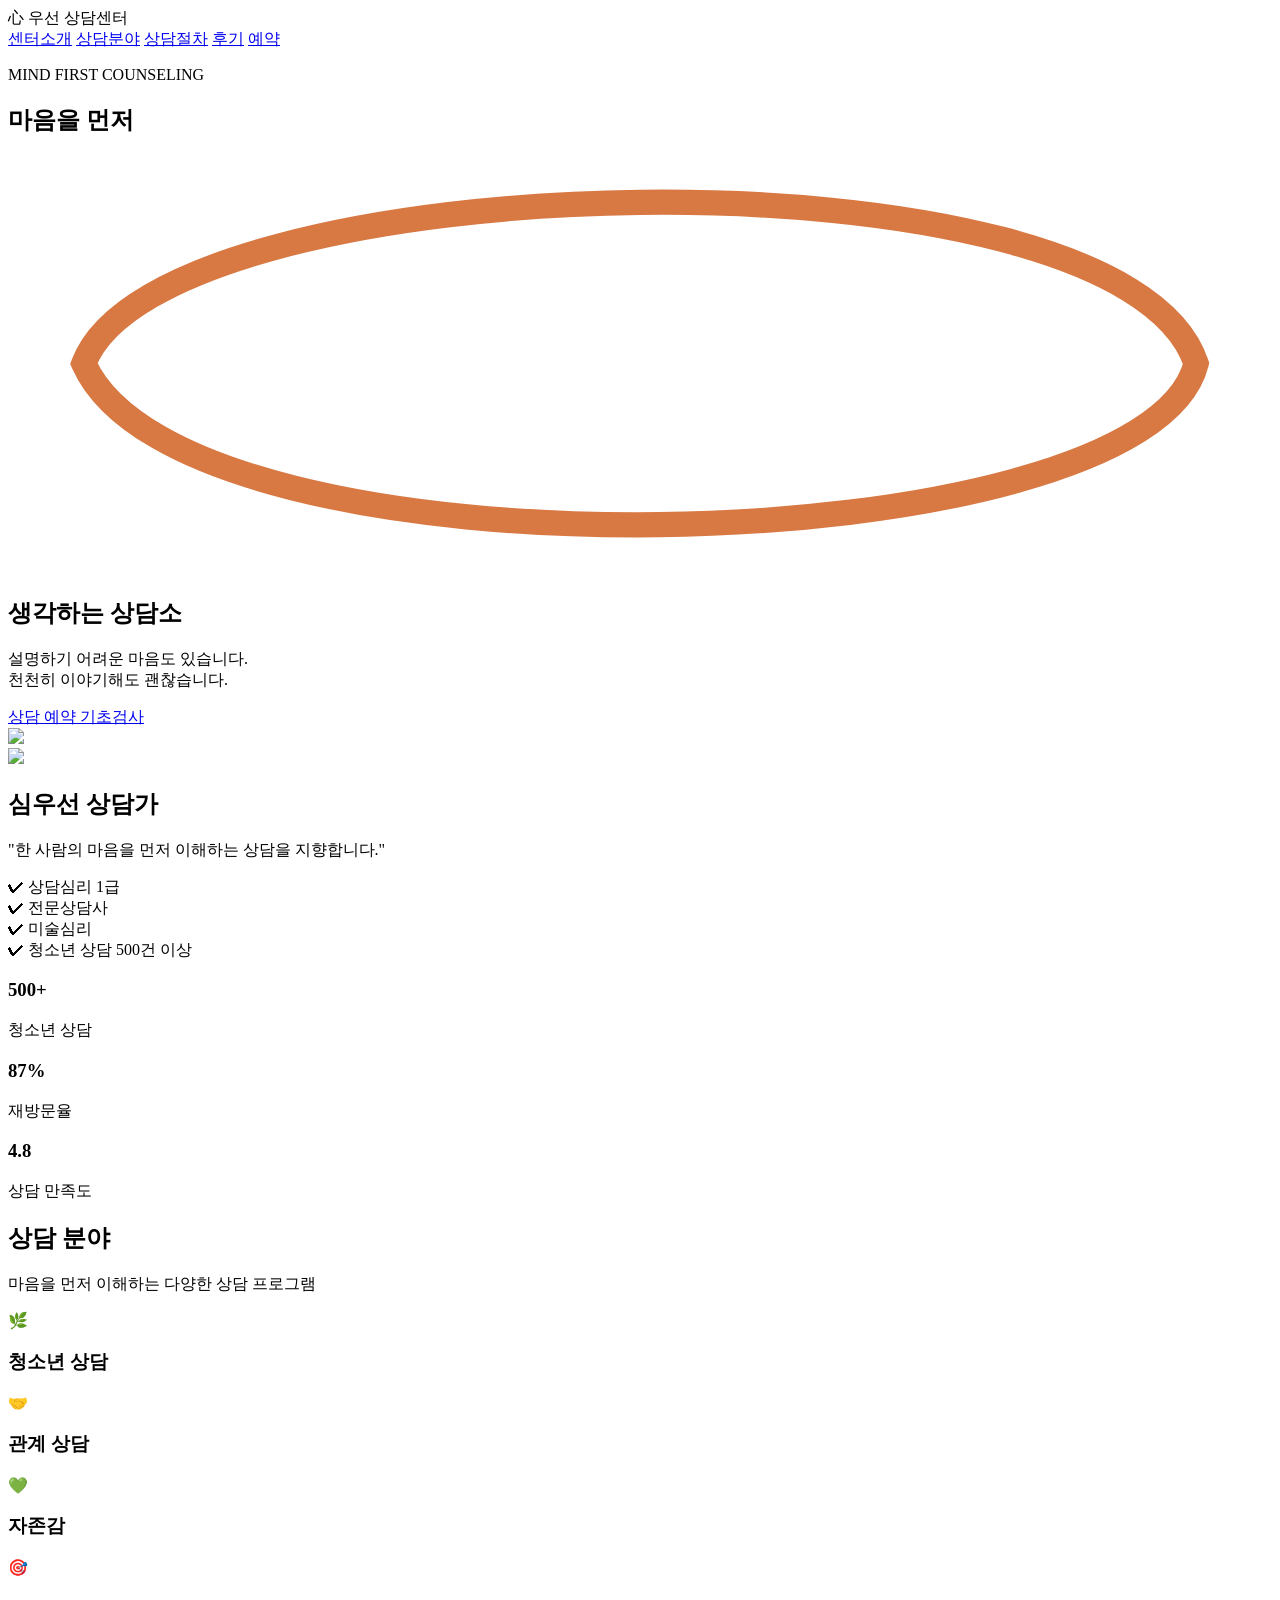
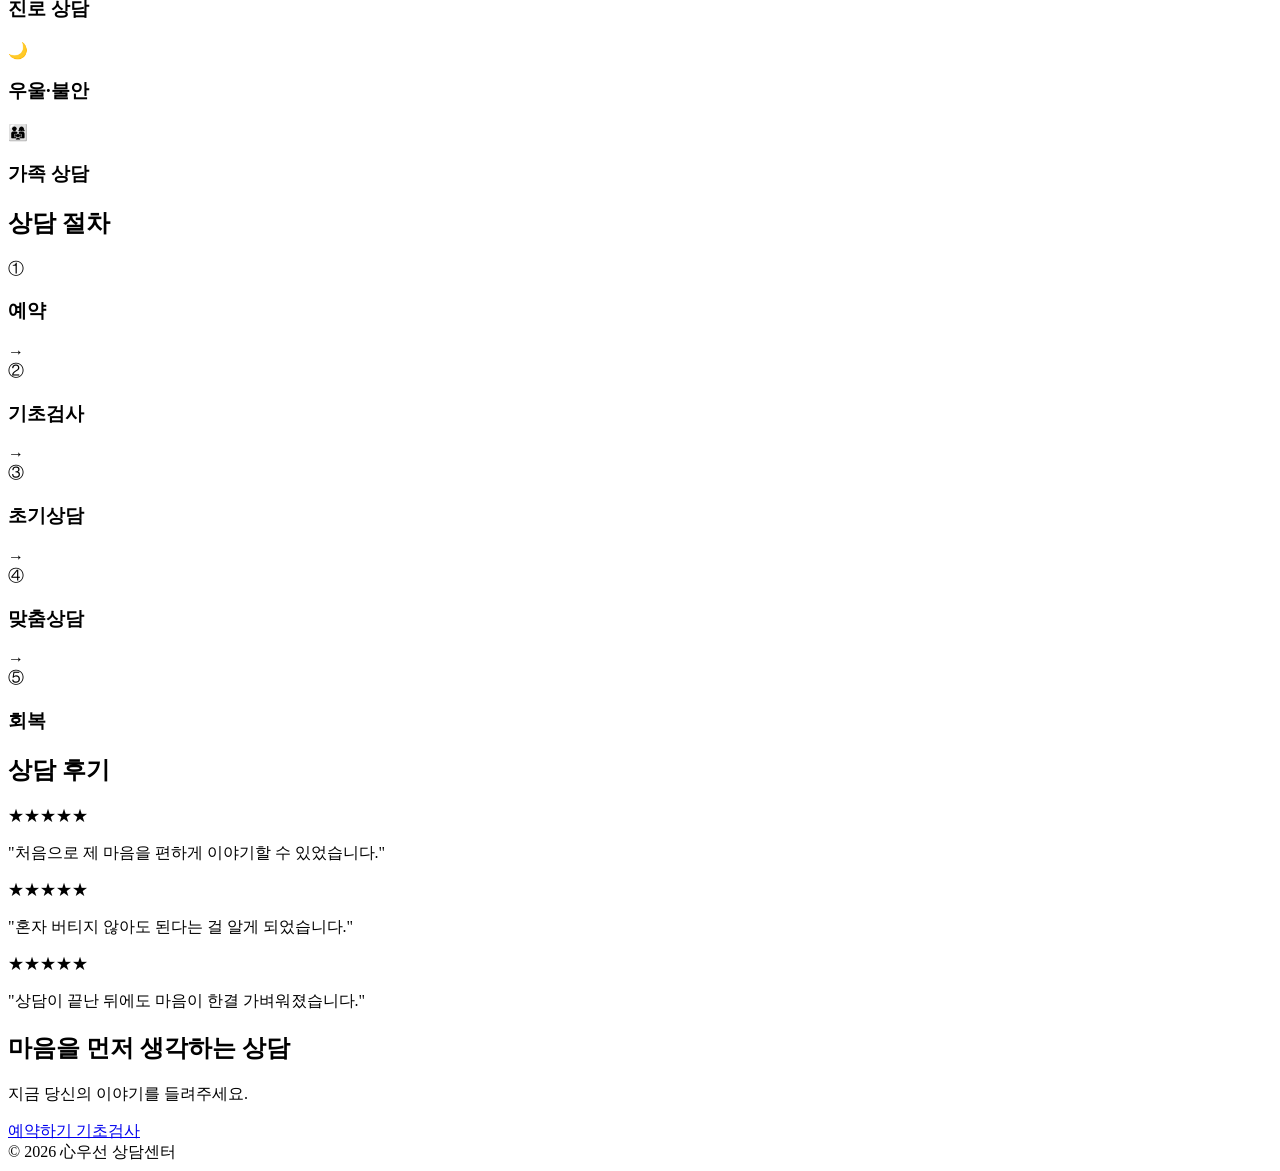
==== index.html @ 174f9bc0 "Update index.html" ====
<!DOCTYPE html>
<html lang="ko">
<head>
<meta charset="UTF-8">
<meta name="viewport" content="width=device-width, initial-scale=1.0">
<title>心우선 상담센터</title>

<link rel="preconnect" href="https://fonts.googleapis.com">
<link rel="preconnect" href="https://fonts.gstatic.com" crossorigin>

<link href="https://fonts.googleapis.com/css2?family=Marcellus&family=Noto+Sans+KR:wght@300;400;500;700;800&display=swap" rel="stylesheet">

<link rel="stylesheet" href="style.css">
</head>

<body>

<header>

<div class="logo">
<span class="hanja">心</span>
<span>우선 상담센터</span>
</div>

<nav>

<a href="#about">센터소개</a>
<a href="#program">상담분야</a>
<a href="#process">상담절차</a>
<a href="#review">후기</a>
<a href="#contact">예약</a>

</nav>

</header>


<!-- HERO -->

<section class="hero">

<div class="hero-text">

<p class="small-title">
MIND FIRST COUNSELING
</p>

<h1>

마음을

<span class="highlight">

먼저

<svg viewBox="0 0 250 90">

<path
d="M15 45
C30 5,220 0,235 45
C225 85,35 90,15 45Z"
fill="none"
stroke="#D87843"
stroke-width="5"
stroke-linecap="round"/>

</svg>

</span>

생각하는 상담소

</h1>

<p>

설명하기 어려운 마음도 있습니다.<br>

천천히 이야기해도 괜찮습니다.

</p>

<div class="buttons">

<a href="#contact" class="btn primary">

상담 예약

</a>

<a href="basic-test.html" class="btn">

기초검사

</a>

</div>

</div>


<div class="hero-image">

<div class="arch"></div>

<img src="images/hero.jpg">

</div>

</section>



<!-- ABOUT -->

<section id="about" class="about">

<div class="about-image">

<img src="images/counselor.jpg">

</div>

<div class="about-text">

<h2>

심우선 상담가

</h2>

<p class="quote">

"한 사람의 마음을 먼저 이해하는 상담을 지향합니다."

</p>

<div class="career">

<div>✔ 상담심리 1급</div>
<div>✔ 전문상담사</div>
<div>✔ 미술심리</div>
<div>✔ 청소년 상담 500건 이상</div>

</div>


<div class="numbers">

<div>

<h3>500+</h3>

<span>청소년 상담</span>

</div>

<div>

<h3>87%</h3>

<span>재방문율</span>

</div>

<div>

<h3>4.8</h3>

<span>상담 만족도</span>

</div>

</div>

</div>

</section>



<!-- PROGRAM -->

<section id="program">

<div class="title">

<h2>상담 분야</h2>

<p>마음을 먼저 이해하는 다양한 상담 프로그램</p>

</div>


<div class="program-grid">

<div class="card">
🌿
<h3>청소년 상담</h3>
</div>

<div class="card">
🤝
<h3>관계 상담</h3>
</div>

<div class="card">
💚
<h3>자존감</h3>
</div>

<div class="card">
🎯
<h3>진로 상담</h3>
</div>

<div class="card">
🌙
<h3>우울·불안</h3>
</div>

<div class="card">
👨‍👩‍👧
<h3>가족 상담</h3>
</div>

</div>

</section>



<!-- PROCESS -->

<section id="process">

<div class="title">

<h2>상담 절차</h2>

</div>

<div class="process">

<div>

①

<h3>예약</h3>

</div>

<div class="arrow">→</div>

<div>

②

<h3>기초검사</h3>

</div>

<div class="arrow">→</div>

<div>

③

<h3>초기상담</h3>

</div>

<div class="arrow">→</div>

<div>

④

<h3>맞춤상담</h3>

</div>

<div class="arrow">→</div>

<div>

⑤

<h3>회복</h3>

</div>

</div>

</section>



<!-- REVIEW -->

<section id="review">

<div class="title">

<h2>상담 후기</h2>

</div>

<div class="review-grid">

<div class="review">

★★★★★

<p>

"처음으로 제 마음을 편하게 이야기할 수 있었습니다."

</p>

</div>

<div class="review">

★★★★★

<p>

"혼자 버티지 않아도 된다는 걸 알게 되었습니다."

</p>

</div>

<div class="review">

★★★★★

<p>

"상담이 끝난 뒤에도 마음이 한결 가벼워졌습니다."

</p>

</div>

</div>

</section>



<!-- CONTACT -->

<section id="contact">

<div class="contact">

<h2>

마음을 먼저 생각하는 상담

</h2>

<p>

지금 당신의 이야기를 들려주세요.

</p>

<div class="buttons">

<a href="#" class="btn primary">

예약하기

</a>

<a href="basic-test.html" class="btn">

기초검사

</a>

</div>

</div>

</section>


<footer>

© 2026 心우선 상담센터

</footer>

<script src="script.js"></script>

</body>
</html>
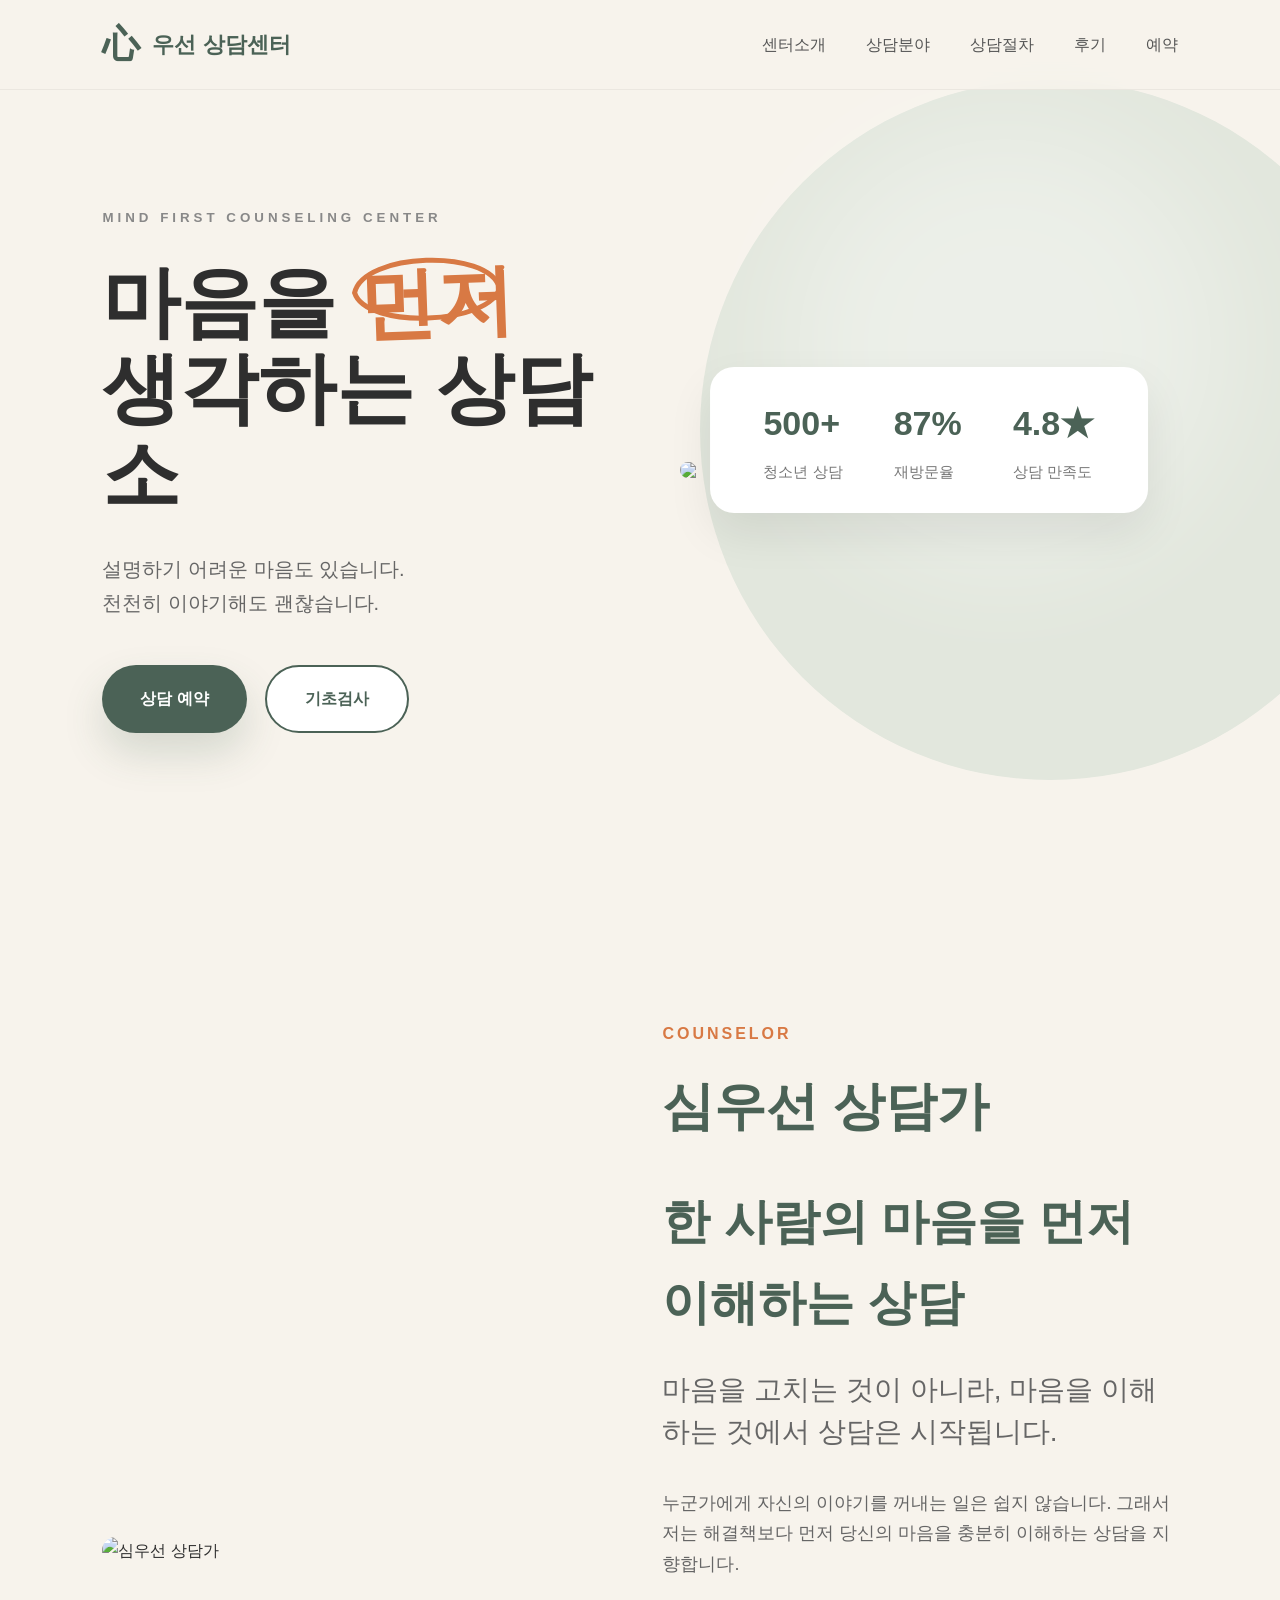
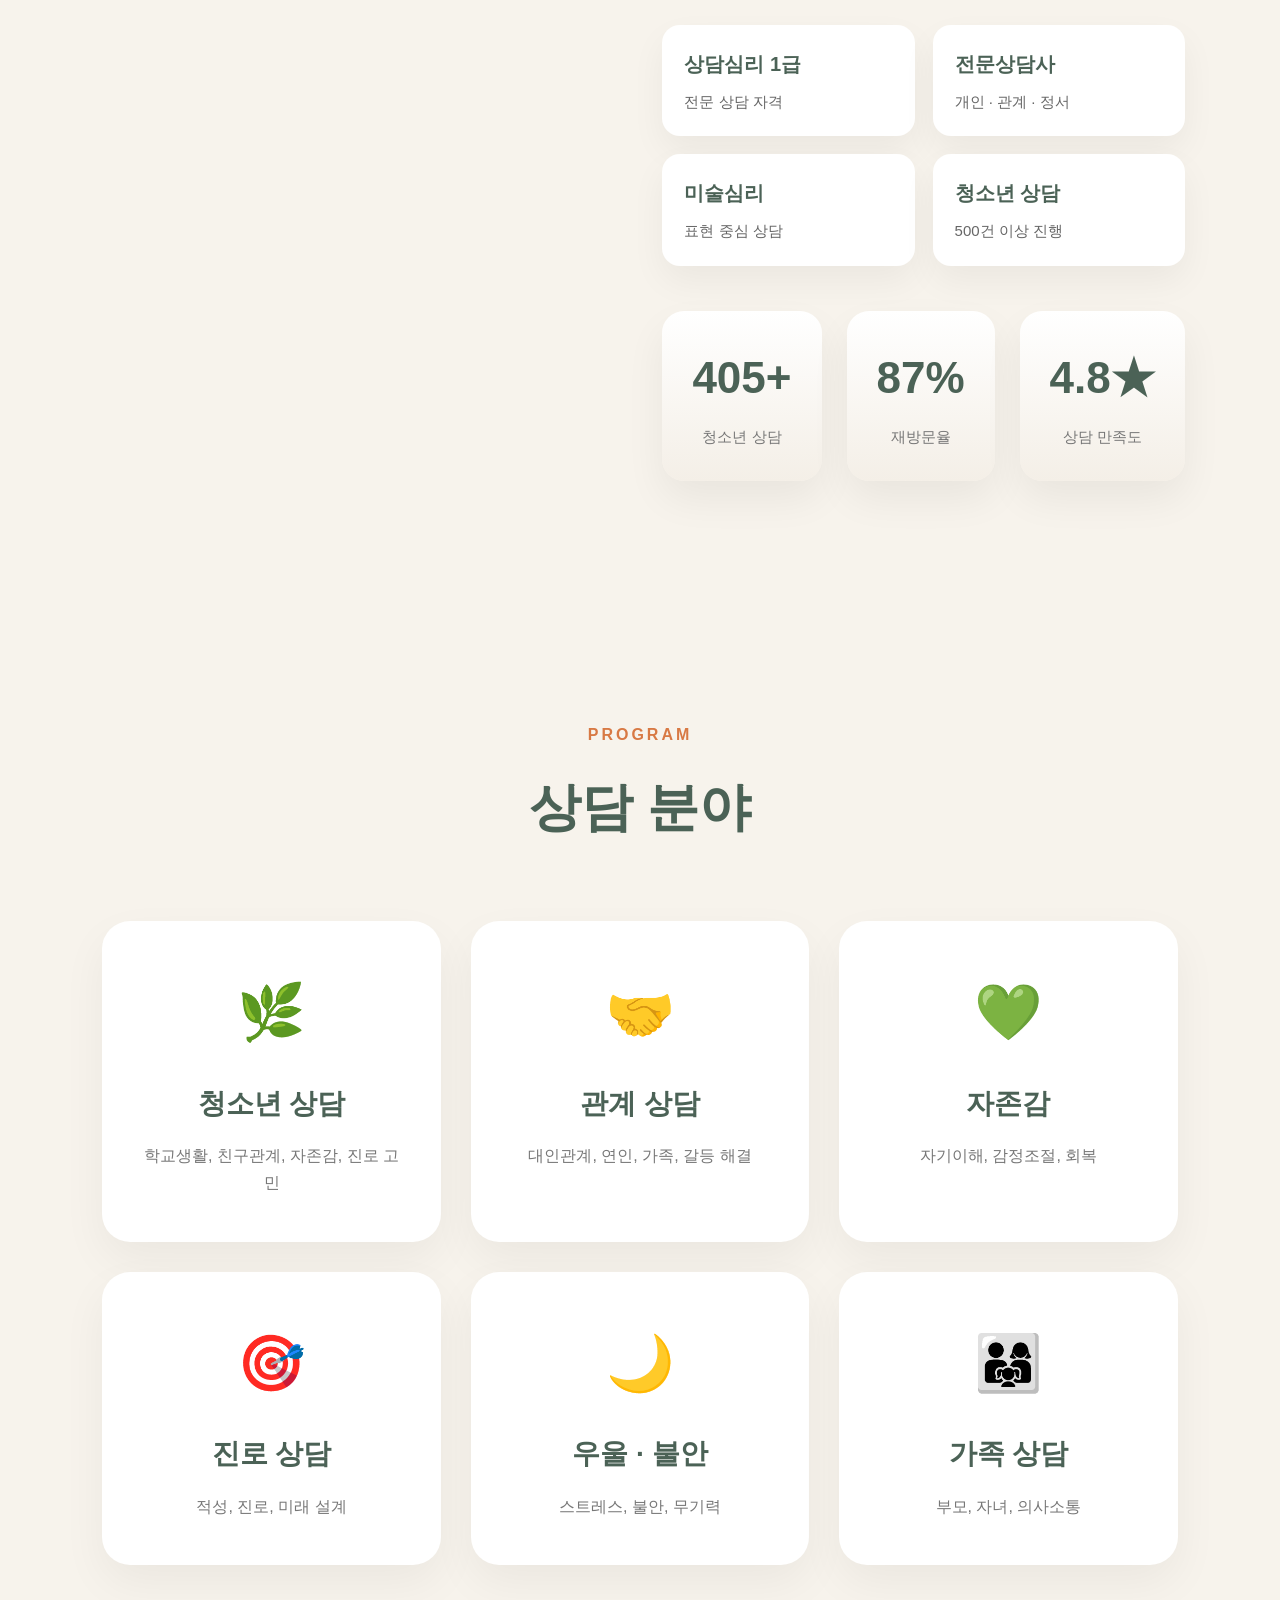
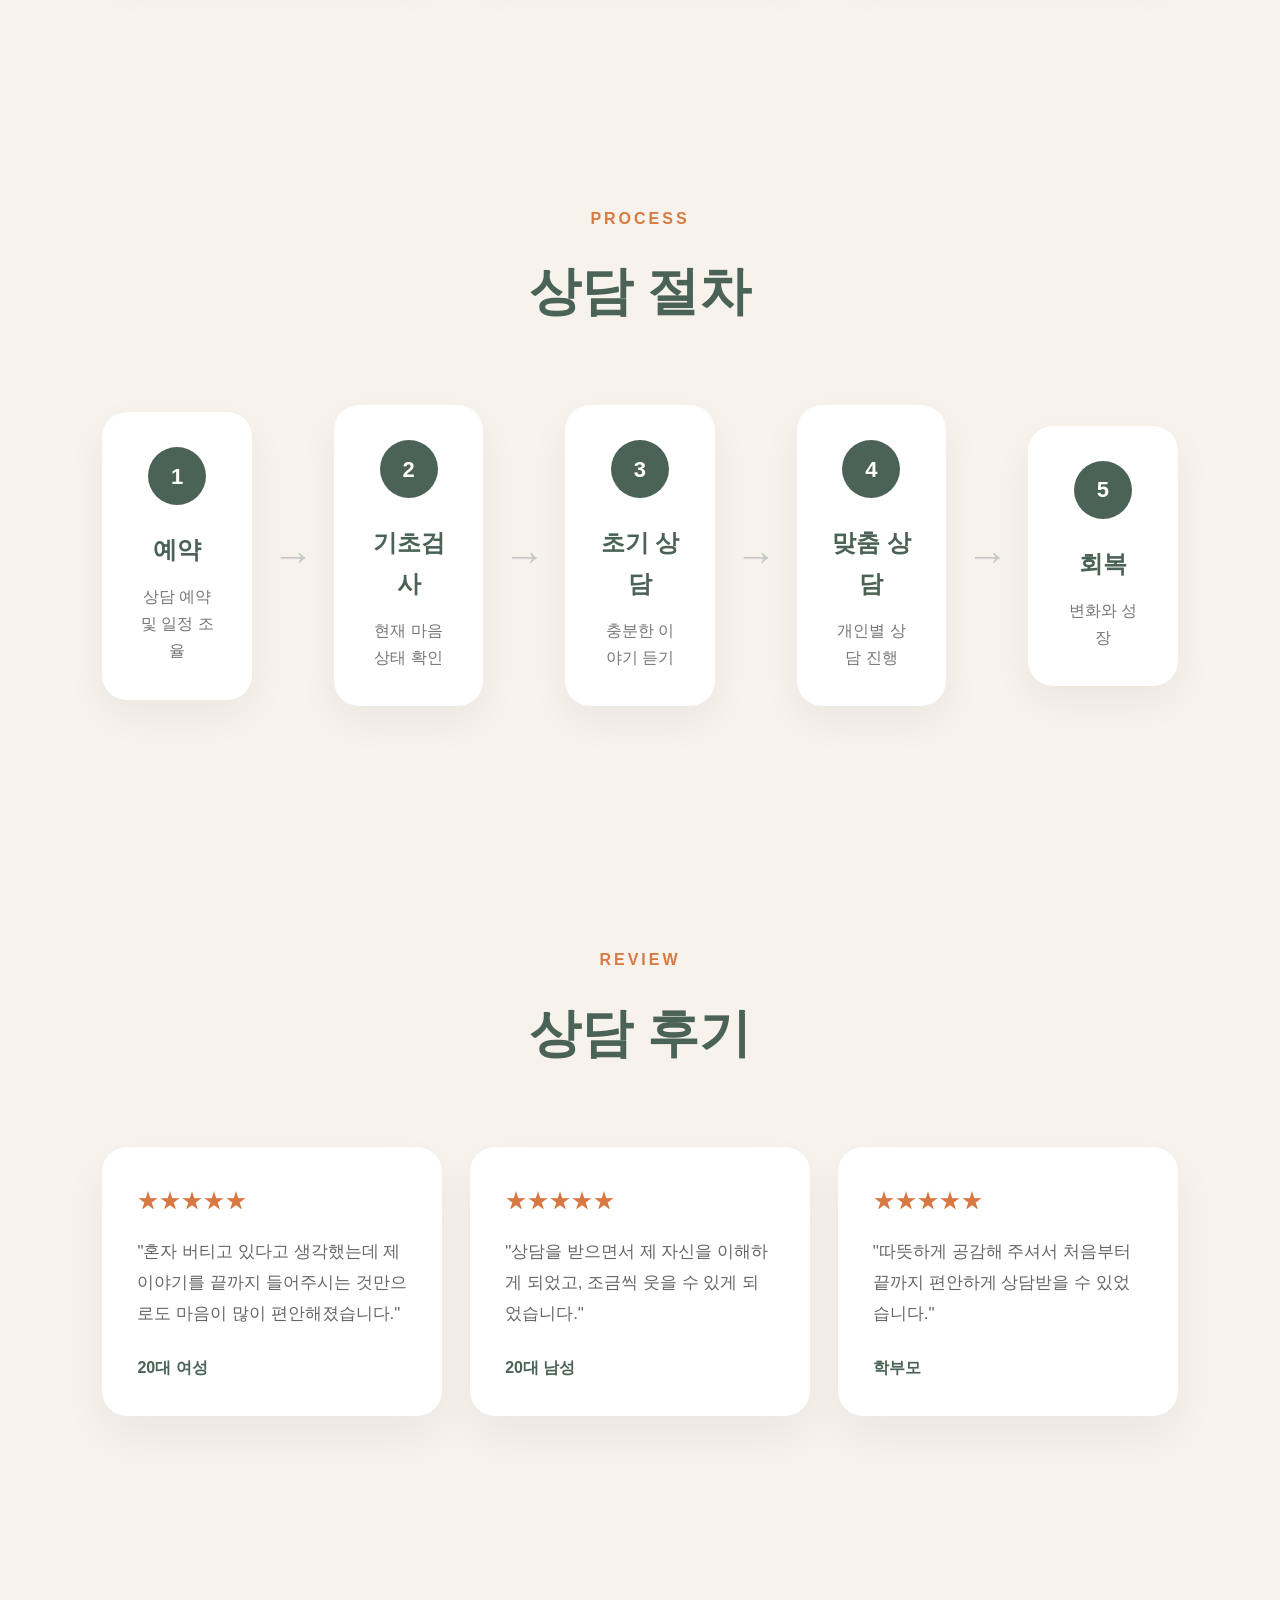
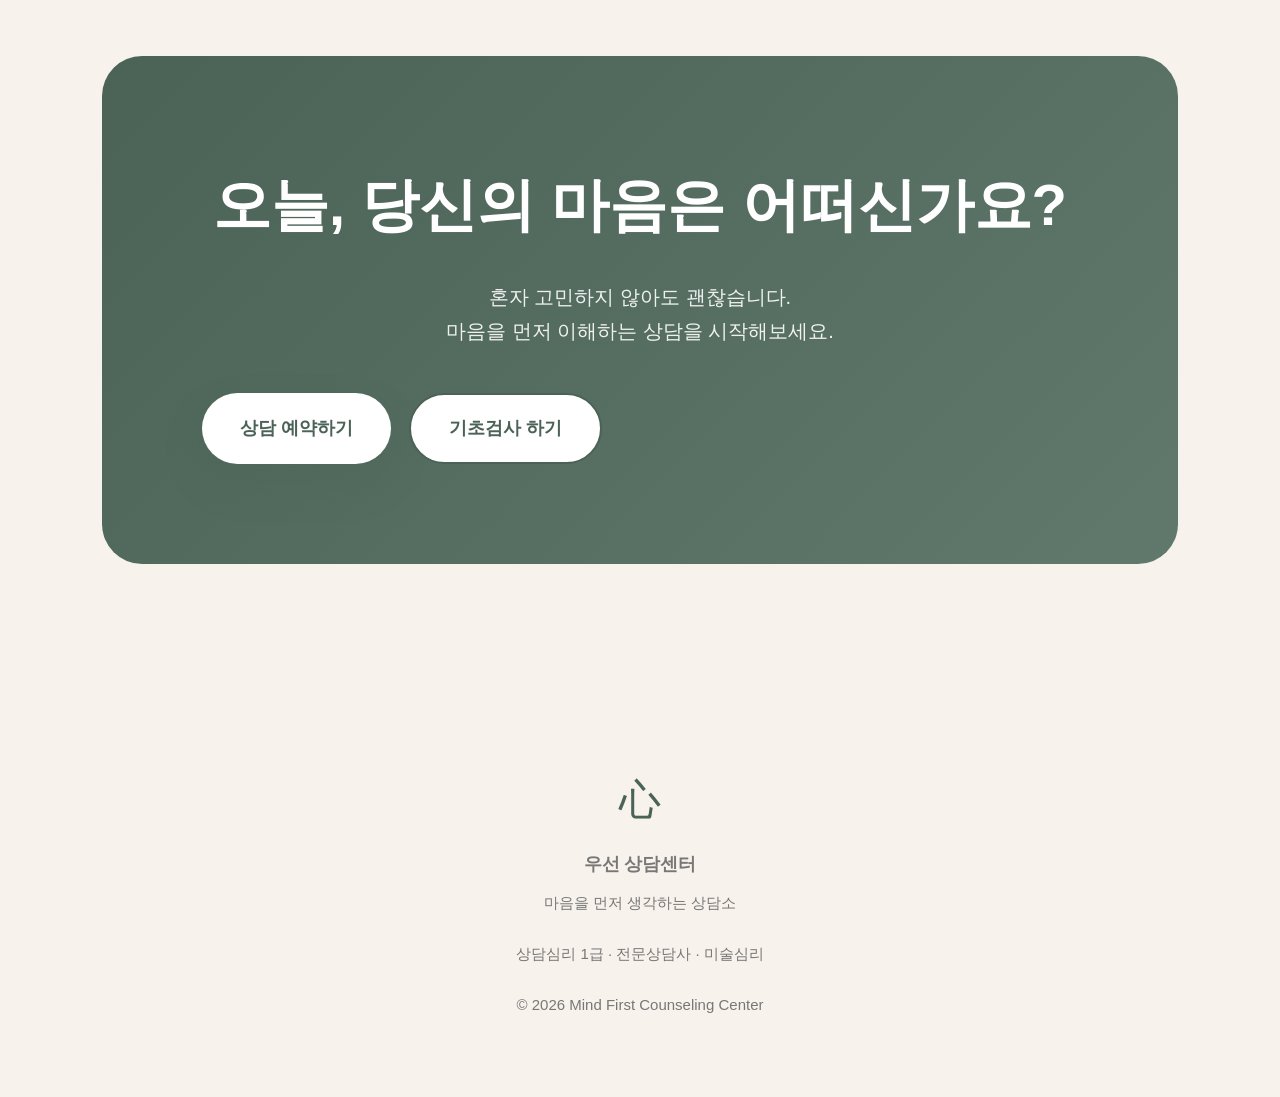
==== commit df8e0876: "Update index.html" ====
--- a/index.html
+++ b/index.html
@@ -1,16 +1,894 @@
 <!DOCTYPE html>
 <html lang="ko">
 <head>
+
 <meta charset="UTF-8">
 <meta name="viewport" content="width=device-width, initial-scale=1.0">
-<title>心우선 상담센터</title>
+
+<title>心우선 상담센터 | 마음을 먼저 생각하는 상담소</title>
 
 <link rel="preconnect" href="https://fonts.googleapis.com">
 <link rel="preconnect" href="https://fonts.gstatic.com" crossorigin>
 
-<link href="https://fonts.googleapis.com/css2?family=Marcellus&family=Noto+Sans+KR:wght@300;400;500;700;800&display=swap" rel="stylesheet">
-
-<link rel="stylesheet" href="style.css">
+<link href="https://fonts.googleapis.com/css2?family=Pretendard:wght@300;400;500;600;700;800&family=Marcellus&display=swap" rel="stylesheet">
+
+<style>
+
+*{
+margin:0;
+padding:0;
+box-sizing:border-box;
+scroll-behavior:smooth;
+}
+
+body{
+
+font-family:"Pretendard",sans-serif;
+background:#F7F3EC;
+color:#2E2E2E;
+overflow-x:hidden;
+line-height:1.7;
+
+}
+
+a{
+
+text-decoration:none;
+
+}
+
+img{
+
+display:block;
+width:100%;
+
+}
+
+:root{
+
+--green:#4B6256;
+--orange:#D87944;
+--beige:#F7F3EC;
+--text:#2D2D2D;
+--white:#ffffff;
+
+}
+
+/* ---------------- HEADER ---------------- */
+
+header{
+
+position:fixed;
+top:0;
+left:0;
+width:100%;
+height:90px;
+
+padding:0 8%;
+
+display:flex;
+justify-content:space-between;
+align-items:center;
+
+background:rgba(247,243,236,.82);
+
+backdrop-filter:blur(15px);
+
+z-index:999;
+
+border-bottom:1px solid rgba(0,0,0,.05);
+
+}
+
+.logo{
+
+display:flex;
+align-items:center;
+gap:12px;
+
+font-weight:700;
+font-size:22px;
+
+color:var(--green);
+
+}
+
+.logo .heart{
+
+font-size:38px;
+font-family:"Marcellus",serif;
+
+}
+
+nav{
+
+display:flex;
+gap:40px;
+
+}
+
+nav a{
+
+font-size:16px;
+font-weight:500;
+color:#555;
+
+transition:.35s;
+
+}
+
+nav a:hover{
+
+color:var(--green);
+
+}
+
+/* ---------------- HERO ---------------- */
+
+.hero{
+
+min-height:100vh;
+
+display:grid;
+grid-template-columns:1fr 1fr;
+
+padding:120px 8% 80px;
+
+align-items:center;
+
+gap:80px;
+
+position:relative;
+
+overflow:hidden;
+
+}
+
+.hero::before{
+
+content:"";
+
+position:absolute;
+
+right:-120px;
+top:80px;
+
+width:700px;
+height:700px;
+
+background:#E2E7DD;
+
+border-radius:50%;
+
+z-index:-2;
+
+}
+
+.hero::after{
+
+content:"";
+
+position:absolute;
+
+right:50px;
+top:120px;
+
+width:450px;
+height:450px;
+
+background:rgba(255,255,255,.35);
+
+border-radius:50%;
+
+filter:blur(60px);
+
+z-index:-1;
+
+}
+
+.hero small{
+
+letter-spacing:4px;
+font-weight:600;
+color:#888;
+
+display:block;
+margin-bottom:30px;
+
+}
+
+.hero h1{
+
+font-size:78px;
+line-height:1.1;
+font-weight:700;
+
+margin-bottom:35px;
+
+}
+
+.highlight{
+
+display:inline-block;
+position:relative;
+
+color:var(--orange);
+
+font-family:cursive;
+
+font-weight:700;
+
+transform:rotate(-2deg);
+
+}
+
+.highlight svg{
+
+position:absolute;
+
+left:-18px;
+top:-15px;
+
+width:170px;
+
+overflow:visible;
+
+}
+
+.hero p{
+
+font-size:20px;
+
+color:#666;
+
+margin-bottom:45px;
+
+}
+
+.hero-buttons{
+
+display:flex;
+gap:18px;
+
+}
+
+.btn{
+
+padding:18px 38px;
+
+border-radius:50px;
+
+font-weight:700;
+
+transition:.35s;
+
+display:inline-flex;
+align-items:center;
+justify-content:center;
+
+}
+
+.btn-primary{
+
+background:var(--green);
+
+color:white;
+
+box-shadow:0 20px 40px rgba(63,92,73,.18);
+
+}
+
+.btn-primary:hover{
+
+transform:translateY(-4px);
+
+}
+
+.btn-outline{
+
+border:2px solid var(--green);
+
+color:var(--green);
+
+background:white;
+
+}
+
+.hero-image{
+
+position:relative;
+
+}
+
+.hero-image img{
+
+max-width:560px;
+
+margin:auto;
+
+border-radius:26px;
+
+}
+
+.stat-card{
+
+position:absolute;
+
+bottom:-35px;
+left:50%;
+
+transform:translateX(-50%);
+
+width:88%;
+
+background:white;
+
+border-radius:24px;
+
+display:flex;
+justify-content:space-around;
+
+padding:28px;
+
+box-shadow:0 20px 45px rgba(0,0,0,.08);
+
+}
+
+.stat h2{
+
+font-size:34px;
+color:var(--green);
+
+margin-bottom:5px;
+
+}
+
+.stat span{
+
+font-size:15px;
+color:#777;
+
+}
+
+/* ------------ section 공통 ------------ */
+
+section{
+
+padding:120px 8%;
+
+}
+
+.section-title{
+
+text-align:center;
+margin-bottom:70px;
+
+}
+
+.section-title span{
+
+color:var(--orange);
+
+font-weight:700;
+
+letter-spacing:3px;
+
+}
+
+.section-title h2{
+
+font-size:52px;
+
+margin-top:15px;
+
+color:var(--green);
+
+}
+
+.about{
+
+display:grid;
+
+grid-template-columns:480px 1fr;
+
+gap:80px;
+
+align-items:center;
+
+}
+
+.about img{
+
+border-radius:30px;
+
+}
+
+.about h3{
+
+font-size:48px;
+
+margin-bottom:25px;
+
+color:var(--green);
+
+}
+
+.about .quote{
+
+font-size:28px;
+
+font-weight:300;
+
+margin-bottom:35px;
+
+line-height:1.5;
+
+}
+.about p{
+
+font-size:18px;
+color:#666;
+margin-bottom:18px;
+
+}
+
+.info-list{
+
+display:grid;
+grid-template-columns:repeat(2,1fr);
+gap:18px;
+margin:45px 0;
+
+}
+
+.info-item{
+
+background:white;
+
+padding:22px;
+
+border-radius:18px;
+
+box-shadow:0 15px 35px rgba(0,0,0,.05);
+
+transition:.35s;
+
+}
+
+.info-item:hover{
+
+transform:translateY(-8px);
+
+}
+
+.info-item h4{
+
+font-size:20px;
+
+margin-bottom:8px;
+
+color:var(--green);
+
+}
+
+.info-item p{
+
+font-size:15px;
+
+margin:0;
+
+}
+
+.counter{
+
+display:flex;
+
+gap:25px;
+
+margin-top:40px;
+
+}
+
+.counter-box{
+
+flex:1;
+
+background:linear-gradient(180deg,#ffffff,#F4EFE7);
+
+padding:30px;
+
+border-radius:22px;
+
+text-align:center;
+
+box-shadow:0 18px 40px rgba(0,0,0,.06);
+
+}
+
+.counter-box h2{
+
+font-size:44px;
+
+color:var(--green);
+
+margin-bottom:8px;
+
+}
+
+.counter-box span{
+
+color:#777;
+
+font-size:15px;
+
+}
+
+/* ---------------- PROGRAM ---------------- */
+
+.program{
+
+display:grid;
+
+grid-template-columns:repeat(3,1fr);
+
+gap:30px;
+
+}
+
+.program-card{
+
+background:white;
+
+padding:45px 35px;
+
+border-radius:28px;
+
+box-shadow:0 18px 45px rgba(0,0,0,.05);
+
+transition:.4s;
+
+text-align:center;
+
+}
+
+.program-card:hover{
+
+transform:translateY(-12px);
+
+}
+
+.program-icon{
+
+font-size:55px;
+
+margin-bottom:20px;
+
+}
+
+.program-card h3{
+
+font-size:28px;
+
+margin-bottom:15px;
+
+color:var(--green);
+
+}
+
+.program-card p{
+
+color:#777;
+
+font-size:16px;
+
+}
+
+/* ---------------- PROCESS ---------------- */
+
+.process{
+
+display:flex;
+
+justify-content:space-between;
+
+align-items:center;
+
+gap:20px;
+
+margin-top:60px;
+
+}
+
+.step{
+
+flex:1;
+
+background:white;
+
+padding:35px;
+
+border-radius:25px;
+
+text-align:center;
+
+box-shadow:0 15px 40px rgba(0,0,0,.05);
+
+position:relative;
+
+}
+
+.step-number{
+
+width:58px;
+height:58px;
+
+margin:auto;
+
+border-radius:50%;
+
+background:var(--green);
+
+color:white;
+
+display:flex;
+
+align-items:center;
+
+justify-content:center;
+
+font-weight:700;
+
+margin-bottom:25px;
+
+font-size:22px;
+
+}
+
+.step h3{
+
+font-size:24px;
+
+margin-bottom:12px;
+
+color:var(--green);
+
+}
+
+.step p{
+
+color:#777;
+
+}
+
+.arrow{
+
+font-size:42px;
+
+color:#C8C8C8;
+
+}
+
+/* ---------------- REVIEW ---------------- */
+
+.review{
+
+display:grid;
+
+grid-template-columns:repeat(3,1fr);
+
+gap:28px;
+
+}
+
+.review-card{
+
+background:white;
+
+padding:35px;
+
+border-radius:25px;
+
+box-shadow:0 20px 45px rgba(0,0,0,.05);
+
+transition:.4s;
+
+}
+
+.review-card:hover{
+
+transform:translateY(-10px);
+
+}
+
+.star{
+
+font-size:22px;
+
+color:#D87944;
+
+margin-bottom:18px;
+
+}
+
+.review-card p{
+
+font-size:17px;
+
+line-height:1.8;
+
+color:#666;
+
+margin-bottom:25px;
+
+}
+
+.review-card strong{
+
+color:var(--green);
+
+}
+
+/* ---------------- CTA ---------------- */
+
+.cta{
+
+background:linear-gradient(135deg,#4B6256,#60796C);
+
+padding:100px;
+
+border-radius:40px;
+
+text-align:center;
+
+color:white;
+
+}
+
+.cta h2{
+
+font-size:58px;
+
+margin-bottom:25px;
+
+}
+
+.cta p{
+
+font-size:20px;
+
+opacity:.9;
+
+margin-bottom:45px;
+
+}
+
+.cta .btn{
+
+background:white;
+
+color:var(--green);
+
+font-size:18px;
+
+}
+
+/* ---------------- FOOTER ---------------- */
+
+footer{
+
+padding:80px 8%;
+
+text-align:center;
+
+color:#777;
+
+font-size:15px;
+
+}
+
+/* ---------------- MOBILE ---------------- */
+
+@media(max-width:1100px){
+
+.hero,
+.about{
+
+grid-template-columns:1fr;
+
+}
+
+.hero{
+
+padding-top:140px;
+
+}
+
+.hero h1{
+
+font-size:58px;
+
+}
+
+.program{
+
+grid-template-columns:1fr 1fr;
+
+}
+
+.review{
+
+grid-template-columns:1fr;
+
+}
+
+.process{
+
+flex-direction:column;
+
+}
+
+.arrow{
+
+transform:rotate(90deg);
+
+}
+
+nav{
+
+display:none;
+
+}
+
+}
+
+@media(max-width:768px){
+
+.hero h1{
+
+font-size:42px;
+
+}
+
+.section-title h2{
+
+font-size:36px;
+
+}
+
+.program{
+
+grid-template-columns:1fr;
+
+}
+
+.counter{
+
+flex-direction:column;
+
+}
+
+.hero-buttons{
+
+flex-direction:column;
+
+}
+
+.cta{
+
+padding:60px 30px;
+
+}
+
+.cta h2{
+
+font-size:36px;
+
+}
+
+}
+
+</style>
+
 </head>
 
 <body>
@@ -18,8 +896,11 @@
 <header>
 
 <div class="logo">
-<span class="hanja">心</span>
-<span>우선 상담센터</span>
+
+<div class="heart">心</div>
+
+<div>우선 상담센터</div>
+
 </div>
 
 <nav>
@@ -34,63 +915,529 @@
 
 </header>
 
-
-<!-- HERO -->
-
 <section class="hero">
 
-<div class="hero-text">
-
-<p class="small-title">
-MIND FIRST COUNSELING
+<div>
+
+<small>MIND FIRST COUNSELING CENTER</small>
+
+<h1>
+
+마음을
+
+<span class="highlight">
+
+먼저
+
+<svg viewBox="0 0 170 90">
+
+<path d="M15 45 C25 5 150 5 160 45 C150 82 25 82 15 45"
+
+stroke="#D87944"
+
+stroke-width="5"
+
+fill="none"
+
+stroke-linecap="round"/>
+
+</svg>
+
+</span>
+
+생각하는 상담소
+
+</h1>
+
+<p>
+
+설명하기 어려운 마음도 있습니다.<br>
+
+천천히 이야기해도 괜찮습니다.
+
 </p>
 
-<h1>
-
-마음을
-
-<span class="highlight">
-
-먼저
-
-<svg viewBox="0 0 250 90">
-
-<path
-d="M15 45
-C30 5,220 0,235 45
-C225 85,35 90,15 45Z"
-fill="none"
-stroke="#D87843"
-stroke-width="5"
-stroke-linecap="round"/>
-
-</svg>
-
-</span>
-
-생각하는 상담소
-
-</h1>
+<div class="hero-buttons">
+
+<a class="btn btn-primary">
+
+상담 예약
+
+</a>
+
+<a href="basic-test.html" class="btn btn-outline">
+
+기초검사
+
+</a>
+
+</div>
+
+</div>
+
+<div class="hero-image">
+
+<img src="images/hero.jpg">
+
+<div class="stat-card">
+
+<div class="stat">
+
+<h2>500+</h2>
+
+<span>청소년 상담</span>
+
+</div>
+
+<div class="stat">
+
+<h2>87%</h2>
+
+<span>재방문율</span>
+
+</div>
+
+<div class="stat">
+
+<h2>4.8★</h2>
+
+<span>상담 만족도</span>
+
+</div>
+
+</div>
+
+</div>
+
+</section>
+<!-- ================= ABOUT ================= -->
+
+<section class="about" id="about">
+
+<div class="about-image">
+
+<img src="images/counselor.jpg" alt="심우선 상담가">
+
+</div>
+
+<div class="about-text">
+
+<div class="section-title" style="text-align:left;margin-bottom:30px;">
+
+<span>COUNSELOR</span>
+
+<h2>심우선 상담가</h2>
+
+</div>
+
+<h3>
+
+한 사람의 마음을
+
+먼저 이해하는 상담
+
+</h3>
+
+<p class="quote">
+
+마음을 고치는 것이 아니라,
+
+마음을 이해하는 것에서 상담은 시작됩니다.
+
+</p>
 
 <p>
 
-설명하기 어려운 마음도 있습니다.<br>
-
-천천히 이야기해도 괜찮습니다.
+누군가에게 자신의 이야기를 꺼내는 일은 쉽지 않습니다.
+
+그래서 저는 해결책보다 먼저
+
+당신의 마음을 충분히 이해하는 상담을 지향합니다.
 
 </p>
 
-<div class="buttons">
-
-<a href="#contact" class="btn primary">
-
-상담 예약
+<div class="info-list">
+
+<div class="info-item">
+
+<h4>상담심리 1급</h4>
+
+<p>전문 상담 자격</p>
+
+</div>
+
+<div class="info-item">
+
+<h4>전문상담사</h4>
+
+<p>개인 · 관계 · 정서</p>
+
+</div>
+
+<div class="info-item">
+
+<h4>미술심리</h4>
+
+<p>표현 중심 상담</p>
+
+</div>
+
+<div class="info-item">
+
+<h4>청소년 상담</h4>
+
+<p>500건 이상 진행</p>
+
+</div>
+
+</div>
+
+<div class="counter">
+
+<div class="counter-box">
+
+<h2 class="count" data-target="500">0</h2>
+
+<span>청소년 상담</span>
+
+</div>
+
+<div class="counter-box">
+
+<h2 class="count" data-target="87">0</h2>
+
+<span>재방문율</span>
+
+</div>
+
+<div class="counter-box">
+
+<h2>4.8★</h2>
+
+<span>상담 만족도</span>
+
+</div>
+
+</div>
+
+</div>
+
+</section>
+
+<!-- ================= PROGRAM ================= -->
+
+<section id="program">
+
+<div class="section-title">
+
+<span>PROGRAM</span>
+
+<h2>상담 분야</h2>
+
+</div>
+
+<div class="program">
+
+<div class="program-card">
+
+<div class="program-icon">🌿</div>
+
+<h3>청소년 상담</h3>
+
+<p>
+
+학교생활,
+
+친구관계,
+
+자존감,
+
+진로 고민
+
+</p>
+
+</div>
+
+<div class="program-card">
+
+<div class="program-icon">🤝</div>
+
+<h3>관계 상담</h3>
+
+<p>
+
+대인관계,
+
+연인,
+
+가족,
+
+갈등 해결
+
+</p>
+
+</div>
+
+<div class="program-card">
+
+<div class="program-icon">💚</div>
+
+<h3>자존감</h3>
+
+<p>
+
+자기이해,
+
+감정조절,
+
+회복
+
+</p>
+
+</div>
+
+<div class="program-card">
+
+<div class="program-icon">🎯</div>
+
+<h3>진로 상담</h3>
+
+<p>
+
+적성,
+
+진로,
+
+미래 설계
+
+</p>
+
+</div>
+
+<div class="program-card">
+
+<div class="program-icon">🌙</div>
+
+<h3>우울 · 불안</h3>
+
+<p>
+
+스트레스,
+
+불안,
+
+무기력
+
+</p>
+
+</div>
+
+<div class="program-card">
+
+<div class="program-icon">👨‍👩‍👧</div>
+
+<h3>가족 상담</h3>
+
+<p>
+
+부모,
+
+자녀,
+
+의사소통
+
+</p>
+
+</div>
+
+</div>
+
+</section>
+
+<!-- ================= PROCESS ================= -->
+
+<section id="process">
+
+<div class="section-title">
+
+<span>PROCESS</span>
+
+<h2>상담 절차</h2>
+
+</div>
+
+<div class="process">
+
+<div class="step">
+
+<div class="step-number">1</div>
+
+<h3>예약</h3>
+
+<p>상담 예약 및 일정 조율</p>
+
+</div>
+
+<div class="arrow">→</div>
+
+<div class="step">
+
+<div class="step-number">2</div>
+
+<h3>기초검사</h3>
+
+<p>현재 마음 상태 확인</p>
+
+</div>
+
+<div class="arrow">→</div>
+
+<div class="step">
+
+<div class="step-number">3</div>
+
+<h3>초기 상담</h3>
+
+<p>충분한 이야기 듣기</p>
+
+</div>
+
+<div class="arrow">→</div>
+
+<div class="step">
+
+<div class="step-number">4</div>
+
+<h3>맞춤 상담</h3>
+
+<p>개인별 상담 진행</p>
+
+</div>
+
+<div class="arrow">→</div>
+
+<div class="step">
+
+<div class="step-number">5</div>
+
+<h3>회복</h3>
+
+<p>변화와 성장</p>
+
+</div>
+
+</div>
+
+</section>
+<!-- ================= REVIEW ================= -->
+
+<section id="review">
+
+<div class="section-title">
+
+<span>REVIEW</span>
+
+<h2>상담 후기</h2>
+
+</div>
+
+<div class="review">
+
+<div class="review-card">
+
+<div class="star">★★★★★</div>
+
+<p>
+
+"혼자 버티고 있다고 생각했는데
+
+제 이야기를 끝까지 들어주시는 것만으로도
+
+마음이 많이 편안해졌습니다."
+
+</p>
+
+<strong>20대 여성</strong>
+
+</div>
+
+<div class="review-card">
+
+<div class="star">★★★★★</div>
+
+<p>
+
+"상담을 받으면서
+
+제 자신을 이해하게 되었고,
+
+조금씩 웃을 수 있게 되었습니다."
+
+</p>
+
+<strong>20대 남성</strong>
+
+</div>
+
+<div class="review-card">
+
+<div class="star">★★★★★</div>
+
+<p>
+
+"따뜻하게 공감해 주셔서
+
+처음부터 끝까지 편안하게
+
+상담받을 수 있었습니다."
+
+</p>
+
+<strong>학부모</strong>
+
+</div>
+
+</div>
+
+</section>
+
+<!-- ================= CTA ================= -->
+
+<section id="contact">
+
+<div class="cta">
+
+<h2>
+
+오늘,
+
+당신의 마음은 어떠신가요?
+
+</h2>
+
+<p>
+
+혼자 고민하지 않아도 괜찮습니다.<br>
+
+마음을 먼저 이해하는 상담을 시작해보세요.
+
+</p>
+
+<div class="hero-buttons">
+
+<a href="#" class="btn btn-primary">
+
+상담 예약하기
 
 </a>
 
-<a href="basic-test.html" class="btn">
-
-기초검사
+<a href="basic-test.html"
+
+class="btn btn-outline"
+
+style="background:white;color:#4B6256;">
+
+기초검사 하기
 
 </a>
 
@@ -98,304 +1445,181 @@
 
 </div>
 
-
-<div class="hero-image">
-
-<div class="arch"></div>
-
-<img src="images/hero.jpg">
-
-</div>
-
 </section>
 
-
-
-<!-- ABOUT -->
-
-<section id="about" class="about">
-
-<div class="about-image">
-
-<img src="images/counselor.jpg">
-
-</div>
-
-<div class="about-text">
-
-<h2>
-
-심우선 상담가
-
-</h2>
-
-<p class="quote">
-
-"한 사람의 마음을 먼저 이해하는 상담을 지향합니다."
+<!-- ================= FOOTER ================= -->
+
+<footer>
+
+<div style="font-size:42px;
+font-family:Marcellus;
+color:#4B6256;
+margin-bottom:15px;">
+
+心
+
+</div>
+
+<h3 style="margin-bottom:10px;">
+
+우선 상담센터
+
+</h3>
+
+<p>
+
+마음을 먼저 생각하는 상담소
 
 </p>
 
-<div class="career">
-
-<div>✔ 상담심리 1급</div>
-<div>✔ 전문상담사</div>
-<div>✔ 미술심리</div>
-<div>✔ 청소년 상담 500건 이상</div>
-
-</div>
-
-
-<div class="numbers">
-
-<div>
-
-<h3>500+</h3>
-
-<span>청소년 상담</span>
-
-</div>
-
-<div>
-
-<h3>87%</h3>
-
-<span>재방문율</span>
-
-</div>
-
-<div>
-
-<h3>4.8</h3>
-
-<span>상담 만족도</span>
-
-</div>
-
-</div>
-
-</div>
-
-</section>
-
-
-
-<!-- PROGRAM -->
-
-<section id="program">
-
-<div class="title">
-
-<h2>상담 분야</h2>
-
-<p>마음을 먼저 이해하는 다양한 상담 프로그램</p>
-
-</div>
-
-
-<div class="program-grid">
-
-<div class="card">
-🌿
-<h3>청소년 상담</h3>
-</div>
-
-<div class="card">
-🤝
-<h3>관계 상담</h3>
-</div>
-
-<div class="card">
-💚
-<h3>자존감</h3>
-</div>
-
-<div class="card">
-🎯
-<h3>진로 상담</h3>
-</div>
-
-<div class="card">
-🌙
-<h3>우울·불안</h3>
-</div>
-
-<div class="card">
-👨‍👩‍👧
-<h3>가족 상담</h3>
-</div>
-
-</div>
-
-</section>
-
-
-
-<!-- PROCESS -->
-
-<section id="process">
-
-<div class="title">
-
-<h2>상담 절차</h2>
-
-</div>
-
-<div class="process">
-
-<div>
-
-①
-
-<h3>예약</h3>
-
-</div>
-
-<div class="arrow">→</div>
-
-<div>
-
-②
-
-<h3>기초검사</h3>
-
-</div>
-
-<div class="arrow">→</div>
-
-<div>
-
-③
-
-<h3>초기상담</h3>
-
-</div>
-
-<div class="arrow">→</div>
-
-<div>
-
-④
-
-<h3>맞춤상담</h3>
-
-</div>
-
-<div class="arrow">→</div>
-
-<div>
-
-⑤
-
-<h3>회복</h3>
-
-</div>
-
-</div>
-
-</section>
-
-
-
-<!-- REVIEW -->
-
-<section id="review">
-
-<div class="title">
-
-<h2>상담 후기</h2>
-
-</div>
-
-<div class="review-grid">
-
-<div class="review">
-
-★★★★★
+<br>
 
 <p>
 
-"처음으로 제 마음을 편하게 이야기할 수 있었습니다."
+상담심리 1급 · 전문상담사 · 미술심리
 
 </p>
 
-</div>
-
-<div class="review">
-
-★★★★★
+<br>
 
 <p>
 
-"혼자 버티지 않아도 된다는 걸 알게 되었습니다."
+© 2026 Mind First Counseling Center
 
 </p>
 
-</div>
-
-<div class="review">
-
-★★★★★
-
-<p>
-
-"상담이 끝난 뒤에도 마음이 한결 가벼워졌습니다."
-
-</p>
-
-</div>
-
-</div>
-
-</section>
-
-
-
-<!-- CONTACT -->
-
-<section id="contact">
-
-<div class="contact">
-
-<h2>
-
-마음을 먼저 생각하는 상담
-
-</h2>
-
-<p>
-
-지금 당신의 이야기를 들려주세요.
-
-</p>
-
-<div class="buttons">
-
-<a href="#" class="btn primary">
-
-예약하기
-
-</a>
-
-<a href="basic-test.html" class="btn">
-
-기초검사
-
-</a>
-
-</div>
-
-</div>
-
-</section>
-
-
-<footer>
-
-© 2026 心우선 상담센터
-
 </footer>
 
-<script src="script.js"></script>
+<script>
+
+/* ================= 숫자 올라가는 효과 ================= */
+
+const counters=document.querySelectorAll(".count");
+
+const observer=new IntersectionObserver((entries)=>{
+
+entries.forEach(entry=>{
+
+if(entry.isIntersecting){
+
+const counter=entry.target;
+
+const target=+counter.dataset.target;
+
+let current=0;
+
+const update=()=>{
+
+current+=Math.ceil(target/60);
+
+if(current>target){
+
+current=target;
+
+}
+
+counter.innerText=current+(target==87?"%":"+");
+
+if(current<target){
+
+requestAnimationFrame(update);
+
+}
+
+}
+
+update();
+
+observer.unobserve(counter);
+
+}
+
+})
+
+});
+
+counters.forEach(counter=>observer.observe(counter));
+
+/* ================= 스크롤 등장 ================= */
+
+const items=document.querySelectorAll(
+
+".program-card,.review-card,.step,.info-item,.counter-box"
+
+);
+
+const reveal=new IntersectionObserver((entries)=>{
+
+entries.forEach(entry=>{
+
+if(entry.isIntersecting){
+
+entry.target.style.opacity="1";
+
+entry.target.style.transform="translateY(0)";
+
+}
+
+});
+
+},{threshold:.15});
+
+items.forEach(item=>{
+
+item.style.opacity="0";
+
+item.style.transform="translateY(40px)";
+
+item.style.transition=".8s";
+
+reveal.observe(item);
+
+});
+
+/* ================= 헤더 효과 ================= */
+
+window.addEventListener("scroll",()=>{
+
+const header=document.querySelector("header");
+
+if(window.scrollY>50){
+
+header.style.boxShadow="0 8px 30px rgba(0,0,0,.08)";
+
+}else{
+
+header.style.boxShadow="none";
+
+}
+
+});
+
+/* ================= 버튼 부드러운 이동 ================= */
+
+document.querySelectorAll('a[href^="#"]').forEach(anchor=>{
+
+anchor.addEventListener("click",function(e){
+
+const target=document.querySelector(this.getAttribute("href"));
+
+if(target){
+
+e.preventDefault();
+
+target.scrollIntoView({
+
+behavior:"smooth"
+
+});
+
+}
+
+});
+
+});
+
+</script>
 
 </body>
+
 </html>
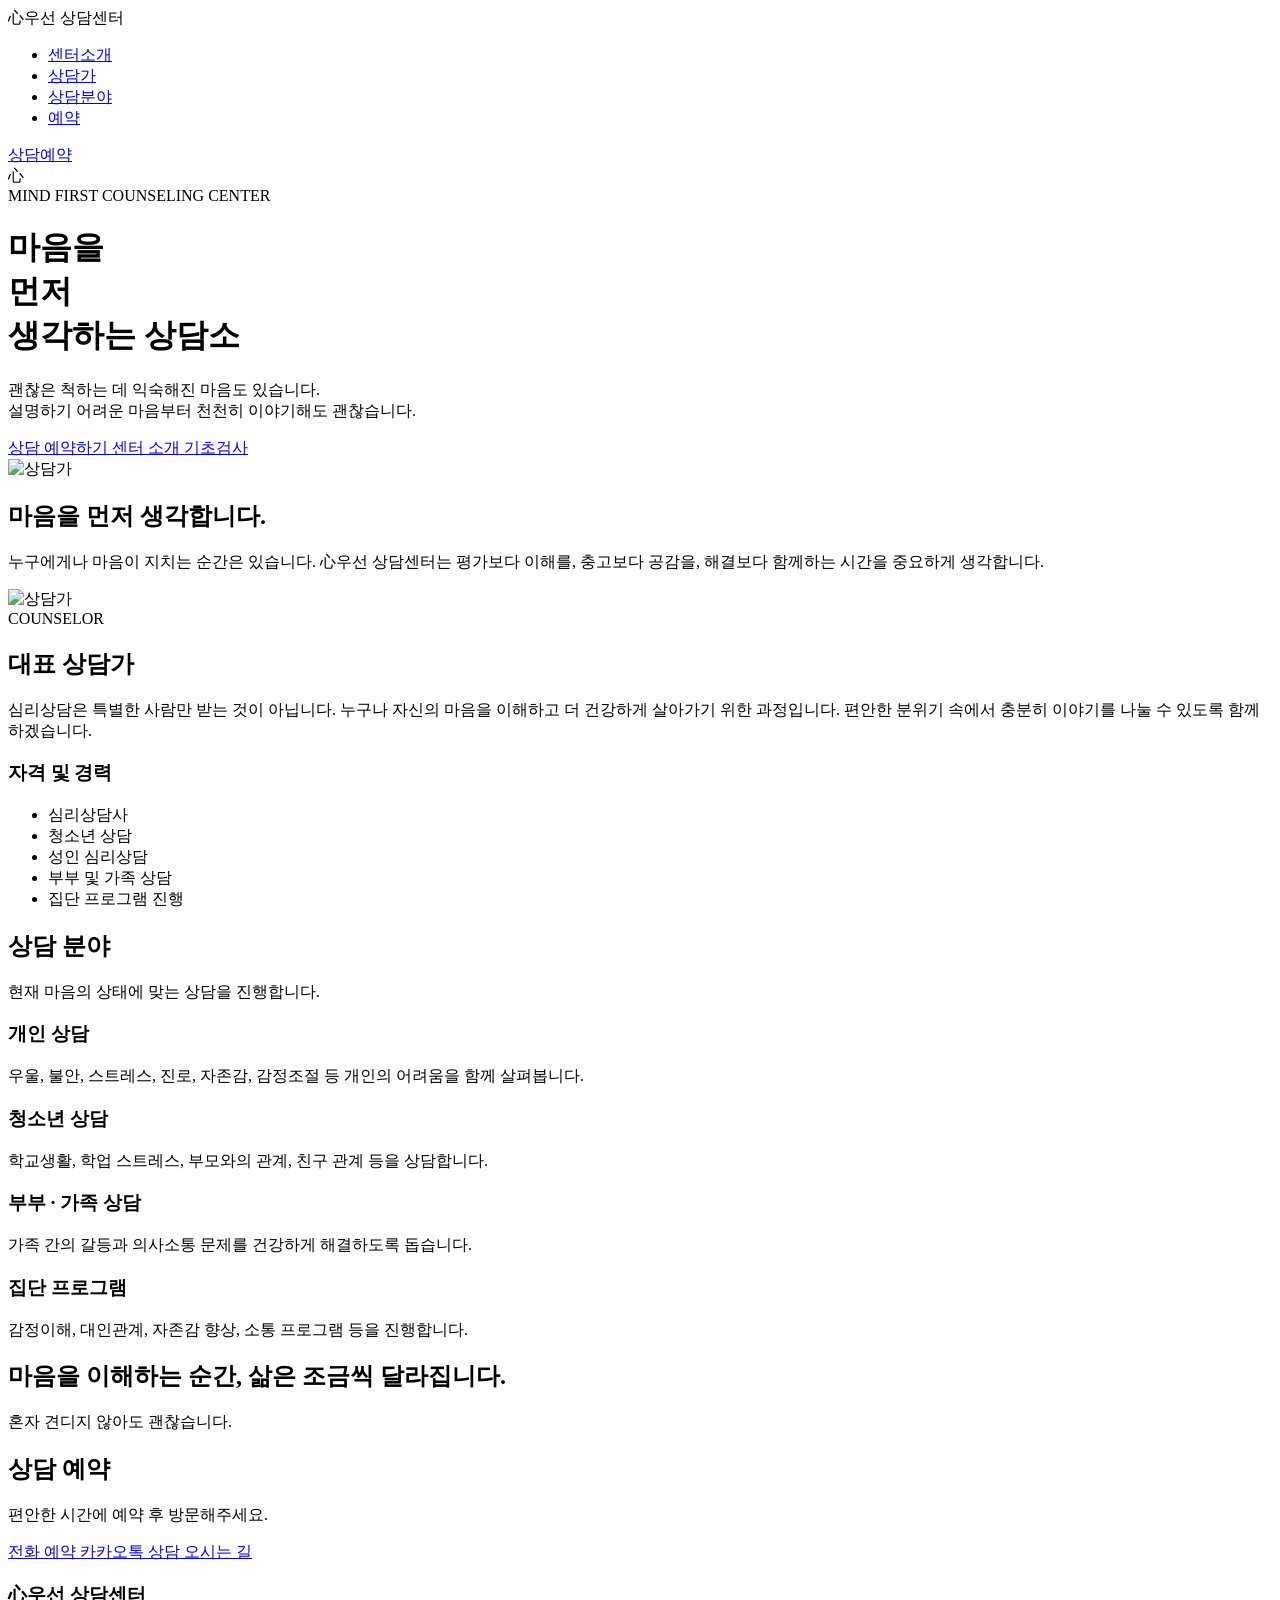
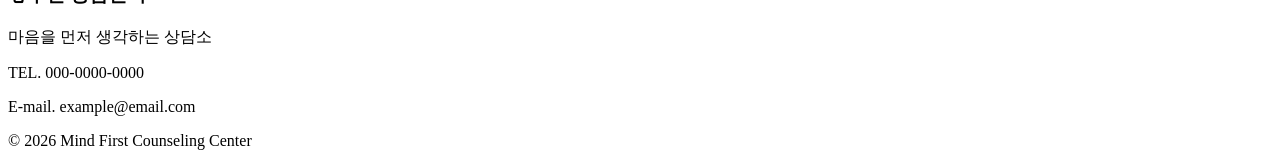
==== commit 85a808a8: "Update index.html" ====
--- a/index.html
+++ b/index.html
@@ -1,1486 +1,361 @@
 <!DOCTYPE html>
 <html lang="ko">
 <head>
-
 <meta charset="UTF-8">
 <meta name="viewport" content="width=device-width, initial-scale=1.0">
-
-<title>心우선 상담센터 | 마음을 먼저 생각하는 상담소</title>
+<title>心우선 상담센터</title>
 
 <link rel="preconnect" href="https://fonts.googleapis.com">
 <link rel="preconnect" href="https://fonts.gstatic.com" crossorigin>
-
-<link href="https://fonts.googleapis.com/css2?family=Pretendard:wght@300;400;500;600;700;800&family=Marcellus&display=swap" rel="stylesheet">
-
-<style>
-
-*{
-margin:0;
-padding:0;
-box-sizing:border-box;
-scroll-behavior:smooth;
-}
-
-body{
-
-font-family:"Pretendard",sans-serif;
-background:#F7F3EC;
-color:#2E2E2E;
-overflow-x:hidden;
-line-height:1.7;
-
-}
-
-a{
-
-text-decoration:none;
-
-}
-
-img{
-
-display:block;
-width:100%;
-
-}
-
-:root{
-
---green:#4B6256;
---orange:#D87944;
---beige:#F7F3EC;
---text:#2D2D2D;
---white:#ffffff;
-
-}
-
-/* ---------------- HEADER ---------------- */
-
-header{
-
-position:fixed;
-top:0;
-left:0;
-width:100%;
-height:90px;
-
-padding:0 8%;
-
-display:flex;
-justify-content:space-between;
-align-items:center;
-
-background:rgba(247,243,236,.82);
-
-backdrop-filter:blur(15px);
-
-z-index:999;
-
-border-bottom:1px solid rgba(0,0,0,.05);
-
-}
-
-.logo{
-
-display:flex;
-align-items:center;
-gap:12px;
-
-font-weight:700;
-font-size:22px;
-
-color:var(--green);
-
-}
-
-.logo .heart{
-
-font-size:38px;
-font-family:"Marcellus",serif;
-
-}
-
-nav{
-
-display:flex;
-gap:40px;
-
-}
-
-nav a{
-
-font-size:16px;
-font-weight:500;
-color:#555;
-
-transition:.35s;
-
-}
-
-nav a:hover{
-
-color:var(--green);
-
-}
-
-/* ---------------- HERO ---------------- */
-
-.hero{
-
-min-height:100vh;
-
-display:grid;
-grid-template-columns:1fr 1fr;
-
-padding:120px 8% 80px;
-
-align-items:center;
-
-gap:80px;
-
-position:relative;
-
-overflow:hidden;
-
-}
-
-.hero::before{
-
-content:"";
-
-position:absolute;
-
-right:-120px;
-top:80px;
-
-width:700px;
-height:700px;
-
-background:#E2E7DD;
-
-border-radius:50%;
-
-z-index:-2;
-
-}
-
-.hero::after{
-
-content:"";
-
-position:absolute;
-
-right:50px;
-top:120px;
-
-width:450px;
-height:450px;
-
-background:rgba(255,255,255,.35);
-
-border-radius:50%;
-
-filter:blur(60px);
-
-z-index:-1;
-
-}
-
-.hero small{
-
-letter-spacing:4px;
-font-weight:600;
-color:#888;
-
-display:block;
-margin-bottom:30px;
-
-}
-
-.hero h1{
-
-font-size:78px;
-line-height:1.1;
-font-weight:700;
-
-margin-bottom:35px;
-
-}
-
-.highlight{
-
-display:inline-block;
-position:relative;
-
-color:var(--orange);
-
-font-family:cursive;
-
-font-weight:700;
-
-transform:rotate(-2deg);
-
-}
-
-.highlight svg{
-
-position:absolute;
-
-left:-18px;
-top:-15px;
-
-width:170px;
-
-overflow:visible;
-
-}
-
-.hero p{
-
-font-size:20px;
-
-color:#666;
-
-margin-bottom:45px;
-
-}
-
-.hero-buttons{
-
-display:flex;
-gap:18px;
-
-}
-
-.btn{
-
-padding:18px 38px;
-
-border-radius:50px;
-
-font-weight:700;
-
-transition:.35s;
-
-display:inline-flex;
-align-items:center;
-justify-content:center;
-
-}
-
-.btn-primary{
-
-background:var(--green);
-
-color:white;
-
-box-shadow:0 20px 40px rgba(63,92,73,.18);
-
-}
-
-.btn-primary:hover{
-
-transform:translateY(-4px);
-
-}
-
-.btn-outline{
-
-border:2px solid var(--green);
-
-color:var(--green);
-
-background:white;
-
-}
-
-.hero-image{
-
-position:relative;
-
-}
-
-.hero-image img{
-
-max-width:560px;
-
-margin:auto;
-
-border-radius:26px;
-
-}
-
-.stat-card{
-
-position:absolute;
-
-bottom:-35px;
-left:50%;
-
-transform:translateX(-50%);
-
-width:88%;
-
-background:white;
-
-border-radius:24px;
-
-display:flex;
-justify-content:space-around;
-
-padding:28px;
-
-box-shadow:0 20px 45px rgba(0,0,0,.08);
-
-}
-
-.stat h2{
-
-font-size:34px;
-color:var(--green);
-
-margin-bottom:5px;
-
-}
-
-.stat span{
-
-font-size:15px;
-color:#777;
-
-}
-
-/* ------------ section 공통 ------------ */
-
-section{
-
-padding:120px 8%;
-
-}
-
-.section-title{
-
-text-align:center;
-margin-bottom:70px;
-
-}
-
-.section-title span{
-
-color:var(--orange);
-
-font-weight:700;
-
-letter-spacing:3px;
-
-}
-
-.section-title h2{
-
-font-size:52px;
-
-margin-top:15px;
-
-color:var(--green);
-
-}
-
-.about{
-
-display:grid;
-
-grid-template-columns:480px 1fr;
-
-gap:80px;
-
-align-items:center;
-
-}
-
-.about img{
-
-border-radius:30px;
-
-}
-
-.about h3{
-
-font-size:48px;
-
-margin-bottom:25px;
-
-color:var(--green);
-
-}
-
-.about .quote{
-
-font-size:28px;
-
-font-weight:300;
-
-margin-bottom:35px;
-
-line-height:1.5;
-
-}
-.about p{
-
-font-size:18px;
-color:#666;
-margin-bottom:18px;
-
-}
-
-.info-list{
-
-display:grid;
-grid-template-columns:repeat(2,1fr);
-gap:18px;
-margin:45px 0;
-
-}
-
-.info-item{
-
-background:white;
-
-padding:22px;
-
-border-radius:18px;
-
-box-shadow:0 15px 35px rgba(0,0,0,.05);
-
-transition:.35s;
-
-}
-
-.info-item:hover{
-
-transform:translateY(-8px);
-
-}
-
-.info-item h4{
-
-font-size:20px;
-
-margin-bottom:8px;
-
-color:var(--green);
-
-}
-
-.info-item p{
-
-font-size:15px;
-
-margin:0;
-
-}
-
-.counter{
-
-display:flex;
-
-gap:25px;
-
-margin-top:40px;
-
-}
-
-.counter-box{
-
-flex:1;
-
-background:linear-gradient(180deg,#ffffff,#F4EFE7);
-
-padding:30px;
-
-border-radius:22px;
-
-text-align:center;
-
-box-shadow:0 18px 40px rgba(0,0,0,.06);
-
-}
-
-.counter-box h2{
-
-font-size:44px;
-
-color:var(--green);
-
-margin-bottom:8px;
-
-}
-
-.counter-box span{
-
-color:#777;
-
-font-size:15px;
-
-}
-
-/* ---------------- PROGRAM ---------------- */
-
-.program{
-
-display:grid;
-
-grid-template-columns:repeat(3,1fr);
-
-gap:30px;
-
-}
-
-.program-card{
-
-background:white;
-
-padding:45px 35px;
-
-border-radius:28px;
-
-box-shadow:0 18px 45px rgba(0,0,0,.05);
-
-transition:.4s;
-
-text-align:center;
-
-}
-
-.program-card:hover{
-
-transform:translateY(-12px);
-
-}
-
-.program-icon{
-
-font-size:55px;
-
-margin-bottom:20px;
-
-}
-
-.program-card h3{
-
-font-size:28px;
-
-margin-bottom:15px;
-
-color:var(--green);
-
-}
-
-.program-card p{
-
-color:#777;
-
-font-size:16px;
-
-}
-
-/* ---------------- PROCESS ---------------- */
-
-.process{
-
-display:flex;
-
-justify-content:space-between;
-
-align-items:center;
-
-gap:20px;
-
-margin-top:60px;
-
-}
-
-.step{
-
-flex:1;
-
-background:white;
-
-padding:35px;
-
-border-radius:25px;
-
-text-align:center;
-
-box-shadow:0 15px 40px rgba(0,0,0,.05);
-
-position:relative;
-
-}
-
-.step-number{
-
-width:58px;
-height:58px;
-
-margin:auto;
-
-border-radius:50%;
-
-background:var(--green);
-
-color:white;
-
-display:flex;
-
-align-items:center;
-
-justify-content:center;
-
-font-weight:700;
-
-margin-bottom:25px;
-
-font-size:22px;
-
-}
-
-.step h3{
-
-font-size:24px;
-
-margin-bottom:12px;
-
-color:var(--green);
-
-}
-
-.step p{
-
-color:#777;
-
-}
-
-.arrow{
-
-font-size:42px;
-
-color:#C8C8C8;
-
-}
-
-/* ---------------- REVIEW ---------------- */
-
-.review{
-
-display:grid;
-
-grid-template-columns:repeat(3,1fr);
-
-gap:28px;
-
-}
-
-.review-card{
-
-background:white;
-
-padding:35px;
-
-border-radius:25px;
-
-box-shadow:0 20px 45px rgba(0,0,0,.05);
-
-transition:.4s;
-
-}
-
-.review-card:hover{
-
-transform:translateY(-10px);
-
-}
-
-.star{
-
-font-size:22px;
-
-color:#D87944;
-
-margin-bottom:18px;
-
-}
-
-.review-card p{
-
-font-size:17px;
-
-line-height:1.8;
-
-color:#666;
-
-margin-bottom:25px;
-
-}
-
-.review-card strong{
-
-color:var(--green);
-
-}
-
-/* ---------------- CTA ---------------- */
-
-.cta{
-
-background:linear-gradient(135deg,#4B6256,#60796C);
-
-padding:100px;
-
-border-radius:40px;
-
-text-align:center;
-
-color:white;
-
-}
-
-.cta h2{
-
-font-size:58px;
-
-margin-bottom:25px;
-
-}
-
-.cta p{
-
-font-size:20px;
-
-opacity:.9;
-
-margin-bottom:45px;
-
-}
-
-.cta .btn{
-
-background:white;
-
-color:var(--green);
-
-font-size:18px;
-
-}
-
-/* ---------------- FOOTER ---------------- */
-
-footer{
-
-padding:80px 8%;
-
-text-align:center;
-
-color:#777;
-
-font-size:15px;
-
-}
-
-/* ---------------- MOBILE ---------------- */
-
-@media(max-width:1100px){
-
-.hero,
-.about{
-
-grid-template-columns:1fr;
-
-}
-
-.hero{
-
-padding-top:140px;
-
-}
-
-.hero h1{
-
-font-size:58px;
-
-}
-
-.program{
-
-grid-template-columns:1fr 1fr;
-
-}
-
-.review{
-
-grid-template-columns:1fr;
-
-}
-
-.process{
-
-flex-direction:column;
-
-}
-
-.arrow{
-
-transform:rotate(90deg);
-
-}
-
-nav{
-
-display:none;
-
-}
-
-}
-
-@media(max-width:768px){
-
-.hero h1{
-
-font-size:42px;
-
-}
-
-.section-title h2{
-
-font-size:36px;
-
-}
-
-.program{
-
-grid-template-columns:1fr;
-
-}
-
-.counter{
-
-flex-direction:column;
-
-}
-
-.hero-buttons{
-
-flex-direction:column;
-
-}
-
-.cta{
-
-padding:60px 30px;
-
-}
-
-.cta h2{
-
-font-size:36px;
-
-}
-
-}
-
-</style>
-
+<link href="https://fonts.googleapis.com/css2?family=Pretendard:wght@300;400;500;600;700;800&display=swap" rel="stylesheet">
+
+<link rel="stylesheet" href="style.css">
 </head>
 
 <body>
 
-<header>
+<nav>
 
 <div class="logo">
-
-<div class="heart">心</div>
-
-<div>우선 상담센터</div>
-
-</div>
-
-<nav>
-
-<a href="#about">센터소개</a>
-<a href="#program">상담분야</a>
-<a href="#process">상담절차</a>
-<a href="#review">후기</a>
-<a href="#contact">예약</a>
+<span>心</span>우선 상담센터
+</div>
+
+<ul>
+
+<li><a href="#about">센터소개</a></li>
+
+<li><a href="#counselor">상담가</a></li>
+
+<li><a href="#program">상담분야</a></li>
+
+<li><a href="#contact">예약</a></li>
+
+</ul>
+
+<a href="#contact" class="reserve">
+상담예약
+</a>
 
 </nav>
 
+
+
+<header class="hero">
+
+<div class="hero-left">
+
+<div class="heart">
+心
+</div>
+
+<div class="eyebrow">
+MIND FIRST COUNSELING CENTER
+</div>
+
+<h1>
+
+마음을
+
+<br>
+
+<span class="highlight">
+먼저
+</span>
+
+<br>
+
+생각하는 상담소
+
+</h1>
+
+<p>
+
+괜찮은 척하는 데 익숙해진 마음도 있습니다.
+
+<br>
+
+설명하기 어려운 마음부터
+
+천천히 이야기해도 괜찮습니다.
+
+</p>
+
+<div class="buttons">
+
+<a href="#contact" class="primary">
+
+상담 예약하기
+
+</a>
+
+<a href="#about">
+
+센터 소개
+
+</a>
+
+<a href="basic-test.html">
+
+기초검사
+
+</a>
+
+</div>
+
+</div>
+
+
+
+<div class="hero-right">
+
+<img src="images/counselor.png" alt="상담가">
+
+</div>
+
 </header>
 
-<section class="hero">
+
+
+<section id="about">
+
+<div class="title">
+
+<h2>
+
+마음을 먼저 생각합니다.
+
+</h2>
+
+<p>
+
+누구에게나 마음이 지치는 순간은 있습니다.
+
+心우선 상담센터는
+
+평가보다 이해를,
+
+충고보다 공감을,
+
+해결보다 함께하는 시간을 중요하게 생각합니다.
+
+</p>
+
+</div>
+
+</section>
+
+
+
+<section id="counselor">
+
+<div class="photo">
+
+<img src="images/counselor.png" alt="상담가">
+
+</div>
+
+<div class="profile">
+
+<div class="small">
+
+COUNSELOR
+
+</div>
+
+<h2>
+
+대표 상담가
+
+</h2>
+
+<p>
+
+심리상담은 특별한 사람만 받는 것이 아닙니다.
+
+누구나 자신의 마음을 이해하고
+
+더 건강하게 살아가기 위한 과정입니다.
+
+편안한 분위기 속에서
+
+충분히 이야기를 나눌 수 있도록 함께하겠습니다.
+
+</p>
+
+<h3>
+
+자격 및 경력
+
+</h3>
+
+<ul>
+
+<li>심리상담사</li>
+
+<li>청소년 상담</li>
+
+<li>성인 심리상담</li>
+
+<li>부부 및 가족 상담</li>
+
+<li>집단 프로그램 진행</li>
+
+</ul>
+
+</div>
+
+</section>
+<section id="program">
+
+<div class="section-title">
+
+<h2>
+상담 분야
+</h2>
+
+<p>
+현재 마음의 상태에 맞는 상담을 진행합니다.
+</p>
+
+</div>
+
+<div class="program-list">
+
+<div class="card">
+<h3>개인 상담</h3>
+<p>
+우울, 불안, 스트레스, 진로,
+자존감, 감정조절 등
+개인의 어려움을 함께 살펴봅니다.
+</p>
+</div>
+
+<div class="card">
+<h3>청소년 상담</h3>
+<p>
+학교생활,
+학업 스트레스,
+부모와의 관계,
+친구 관계 등을 상담합니다.
+</p>
+</div>
+
+<div class="card">
+<h3>부부 · 가족 상담</h3>
+<p>
+가족 간의 갈등과
+의사소통 문제를
+건강하게 해결하도록 돕습니다.
+</p>
+</div>
+
+<div class="card">
+<h3>집단 프로그램</h3>
+<p>
+감정이해,
+대인관계,
+자존감 향상,
+소통 프로그램 등을 진행합니다.
+</p>
+</div>
+
+</div>
+
+</section>
+
+
+
+<section class="quote">
+
+<h2>
+
+마음을 이해하는 순간,
+
+삶은 조금씩 달라집니다.
+
+</h2>
+
+<p>
+
+혼자 견디지 않아도 괜찮습니다.
+
+</p>
+
+</section>
+
+
+
+<section id="contact">
+
+<div class="contact-wrap">
+
+<h2>
+
+상담 예약
+
+</h2>
+
+<p>
+
+편안한 시간에 예약 후
+
+방문해주세요.
+
+</p>
+
+<div class="contact-buttons">
+
+<a href="#">
+전화 예약
+</a>
+
+<a href="#">
+카카오톡 상담
+</a>
+
+<a href="#">
+오시는 길
+</a>
+
+</div>
+
+</div>
+
+</section>
+
+
+
+<footer>
 
 <div>
 
-<small>MIND FIRST COUNSELING CENTER</small>
-
-<h1>
-
-마음을
-
-<span class="highlight">
-
-먼저
-
-<svg viewBox="0 0 170 90">
-
-<path d="M15 45 C25 5 150 5 160 45 C150 82 25 82 15 45"
-
-stroke="#D87944"
-
-stroke-width="5"
-
-fill="none"
-
-stroke-linecap="round"/>
-
-</svg>
-
-</span>
-
-생각하는 상담소
-
-</h1>
-
-<p>
-
-설명하기 어려운 마음도 있습니다.<br>
-
-천천히 이야기해도 괜찮습니다.
-
-</p>
-
-<div class="hero-buttons">
-
-<a class="btn btn-primary">
-
-상담 예약
-
-</a>
-
-<a href="basic-test.html" class="btn btn-outline">
-
-기초검사
-
-</a>
-
-</div>
-
-</div>
-
-<div class="hero-image">
-
-<img src="images/hero.jpg">
-
-<div class="stat-card">
-
-<div class="stat">
-
-<h2>500+</h2>
-
-<span>청소년 상담</span>
-
-</div>
-
-<div class="stat">
-
-<h2>87%</h2>
-
-<span>재방문율</span>
-
-</div>
-
-<div class="stat">
-
-<h2>4.8★</h2>
-
-<span>상담 만족도</span>
-
-</div>
-
-</div>
-
-</div>
-
-</section>
-<!-- ================= ABOUT ================= -->
-
-<section class="about" id="about">
-
-<div class="about-image">
-
-<img src="images/counselor.jpg" alt="심우선 상담가">
-
-</div>
-
-<div class="about-text">
-
-<div class="section-title" style="text-align:left;margin-bottom:30px;">
-
-<span>COUNSELOR</span>
-
-<h2>심우선 상담가</h2>
-
-</div>
-
 <h3>
 
-한 사람의 마음을
-
-먼저 이해하는 상담
+心우선 상담센터
 
 </h3>
 
-<p class="quote">
-
-마음을 고치는 것이 아니라,
-
-마음을 이해하는 것에서 상담은 시작됩니다.
-
-</p>
-
-<p>
-
-누군가에게 자신의 이야기를 꺼내는 일은 쉽지 않습니다.
-
-그래서 저는 해결책보다 먼저
-
-당신의 마음을 충분히 이해하는 상담을 지향합니다.
-
-</p>
-
-<div class="info-list">
-
-<div class="info-item">
-
-<h4>상담심리 1급</h4>
-
-<p>전문 상담 자격</p>
-
-</div>
-
-<div class="info-item">
-
-<h4>전문상담사</h4>
-
-<p>개인 · 관계 · 정서</p>
-
-</div>
-
-<div class="info-item">
-
-<h4>미술심리</h4>
-
-<p>표현 중심 상담</p>
-
-</div>
-
-<div class="info-item">
-
-<h4>청소년 상담</h4>
-
-<p>500건 이상 진행</p>
-
-</div>
-
-</div>
-
-<div class="counter">
-
-<div class="counter-box">
-
-<h2 class="count" data-target="500">0</h2>
-
-<span>청소년 상담</span>
-
-</div>
-
-<div class="counter-box">
-
-<h2 class="count" data-target="87">0</h2>
-
-<span>재방문율</span>
-
-</div>
-
-<div class="counter-box">
-
-<h2>4.8★</h2>
-
-<span>상담 만족도</span>
-
-</div>
-
-</div>
-
-</div>
-
-</section>
-
-<!-- ================= PROGRAM ================= -->
-
-<section id="program">
-
-<div class="section-title">
-
-<span>PROGRAM</span>
-
-<h2>상담 분야</h2>
-
-</div>
-
-<div class="program">
-
-<div class="program-card">
-
-<div class="program-icon">🌿</div>
-
-<h3>청소년 상담</h3>
-
-<p>
-
-학교생활,
-
-친구관계,
-
-자존감,
-
-진로 고민
-
-</p>
-
-</div>
-
-<div class="program-card">
-
-<div class="program-icon">🤝</div>
-
-<h3>관계 상담</h3>
-
-<p>
-
-대인관계,
-
-연인,
-
-가족,
-
-갈등 해결
-
-</p>
-
-</div>
-
-<div class="program-card">
-
-<div class="program-icon">💚</div>
-
-<h3>자존감</h3>
-
-<p>
-
-자기이해,
-
-감정조절,
-
-회복
-
-</p>
-
-</div>
-
-<div class="program-card">
-
-<div class="program-icon">🎯</div>
-
-<h3>진로 상담</h3>
-
-<p>
-
-적성,
-
-진로,
-
-미래 설계
-
-</p>
-
-</div>
-
-<div class="program-card">
-
-<div class="program-icon">🌙</div>
-
-<h3>우울 · 불안</h3>
-
-<p>
-
-스트레스,
-
-불안,
-
-무기력
-
-</p>
-
-</div>
-
-<div class="program-card">
-
-<div class="program-icon">👨‍👩‍👧</div>
-
-<h3>가족 상담</h3>
-
-<p>
-
-부모,
-
-자녀,
-
-의사소통
-
-</p>
-
-</div>
-
-</div>
-
-</section>
-
-<!-- ================= PROCESS ================= -->
-
-<section id="process">
-
-<div class="section-title">
-
-<span>PROCESS</span>
-
-<h2>상담 절차</h2>
-
-</div>
-
-<div class="process">
-
-<div class="step">
-
-<div class="step-number">1</div>
-
-<h3>예약</h3>
-
-<p>상담 예약 및 일정 조율</p>
-
-</div>
-
-<div class="arrow">→</div>
-
-<div class="step">
-
-<div class="step-number">2</div>
-
-<h3>기초검사</h3>
-
-<p>현재 마음 상태 확인</p>
-
-</div>
-
-<div class="arrow">→</div>
-
-<div class="step">
-
-<div class="step-number">3</div>
-
-<h3>초기 상담</h3>
-
-<p>충분한 이야기 듣기</p>
-
-</div>
-
-<div class="arrow">→</div>
-
-<div class="step">
-
-<div class="step-number">4</div>
-
-<h3>맞춤 상담</h3>
-
-<p>개인별 상담 진행</p>
-
-</div>
-
-<div class="arrow">→</div>
-
-<div class="step">
-
-<div class="step-number">5</div>
-
-<h3>회복</h3>
-
-<p>변화와 성장</p>
-
-</div>
-
-</div>
-
-</section>
-<!-- ================= REVIEW ================= -->
-
-<section id="review">
-
-<div class="section-title">
-
-<span>REVIEW</span>
-
-<h2>상담 후기</h2>
-
-</div>
-
-<div class="review">
-
-<div class="review-card">
-
-<div class="star">★★★★★</div>
-
-<p>
-
-"혼자 버티고 있다고 생각했는데
-
-제 이야기를 끝까지 들어주시는 것만으로도
-
-마음이 많이 편안해졌습니다."
-
-</p>
-
-<strong>20대 여성</strong>
-
-</div>
-
-<div class="review-card">
-
-<div class="star">★★★★★</div>
-
-<p>
-
-"상담을 받으면서
-
-제 자신을 이해하게 되었고,
-
-조금씩 웃을 수 있게 되었습니다."
-
-</p>
-
-<strong>20대 남성</strong>
-
-</div>
-
-<div class="review-card">
-
-<div class="star">★★★★★</div>
-
-<p>
-
-"따뜻하게 공감해 주셔서
-
-처음부터 끝까지 편안하게
-
-상담받을 수 있었습니다."
-
-</p>
-
-<strong>학부모</strong>
-
-</div>
-
-</div>
-
-</section>
-
-<!-- ================= CTA ================= -->
-
-<section id="contact">
-
-<div class="cta">
-
-<h2>
-
-오늘,
-
-당신의 마음은 어떠신가요?
-
-</h2>
-
-<p>
-
-혼자 고민하지 않아도 괜찮습니다.<br>
-
-마음을 먼저 이해하는 상담을 시작해보세요.
-
-</p>
-
-<div class="hero-buttons">
-
-<a href="#" class="btn btn-primary">
-
-상담 예약하기
-
-</a>
-
-<a href="basic-test.html"
-
-class="btn btn-outline"
-
-style="background:white;color:#4B6256;">
-
-기초검사 하기
-
-</a>
-
-</div>
-
-</div>
-
-</section>
-
-<!-- ================= FOOTER ================= -->
-
-<footer>
-
-<div style="font-size:42px;
-font-family:Marcellus;
-color:#4B6256;
-margin-bottom:15px;">
-
-心
-
-</div>
-
-<h3 style="margin-bottom:10px;">
-
-우선 상담센터
-
-</h3>
-
 <p>
 
 마음을 먼저 생각하는 상담소
 
 </p>
 
-<br>
-
-<p>
-
-상담심리 1급 · 전문상담사 · 미술심리
-
-</p>
-
-<br>
+</div>
+
+<div>
+
+<p>
+
+TEL. 000-0000-0000
+
+</p>
+
+<p>
+
+E-mail. example@email.com
+
+</p>
 
 <p>
 
@@ -1488,138 +363,9 @@
 
 </p>
 
+</div>
+
 </footer>
 
-<script>
-
-/* ================= 숫자 올라가는 효과 ================= */
-
-const counters=document.querySelectorAll(".count");
-
-const observer=new IntersectionObserver((entries)=>{
-
-entries.forEach(entry=>{
-
-if(entry.isIntersecting){
-
-const counter=entry.target;
-
-const target=+counter.dataset.target;
-
-let current=0;
-
-const update=()=>{
-
-current+=Math.ceil(target/60);
-
-if(current>target){
-
-current=target;
-
-}
-
-counter.innerText=current+(target==87?"%":"+");
-
-if(current<target){
-
-requestAnimationFrame(update);
-
-}
-
-}
-
-update();
-
-observer.unobserve(counter);
-
-}
-
-})
-
-});
-
-counters.forEach(counter=>observer.observe(counter));
-
-/* ================= 스크롤 등장 ================= */
-
-const items=document.querySelectorAll(
-
-".program-card,.review-card,.step,.info-item,.counter-box"
-
-);
-
-const reveal=new IntersectionObserver((entries)=>{
-
-entries.forEach(entry=>{
-
-if(entry.isIntersecting){
-
-entry.target.style.opacity="1";
-
-entry.target.style.transform="translateY(0)";
-
-}
-
-});
-
-},{threshold:.15});
-
-items.forEach(item=>{
-
-item.style.opacity="0";
-
-item.style.transform="translateY(40px)";
-
-item.style.transition=".8s";
-
-reveal.observe(item);
-
-});
-
-/* ================= 헤더 효과 ================= */
-
-window.addEventListener("scroll",()=>{
-
-const header=document.querySelector("header");
-
-if(window.scrollY>50){
-
-header.style.boxShadow="0 8px 30px rgba(0,0,0,.08)";
-
-}else{
-
-header.style.boxShadow="none";
-
-}
-
-});
-
-/* ================= 버튼 부드러운 이동 ================= */
-
-document.querySelectorAll('a[href^="#"]').forEach(anchor=>{
-
-anchor.addEventListener("click",function(e){
-
-const target=document.querySelector(this.getAttribute("href"));
-
-if(target){
-
-e.preventDefault();
-
-target.scrollIntoView({
-
-behavior:"smooth"
-
-});
-
-}
-
-});
-
-});
-
-</script>
-
 </body>
-
 </html>
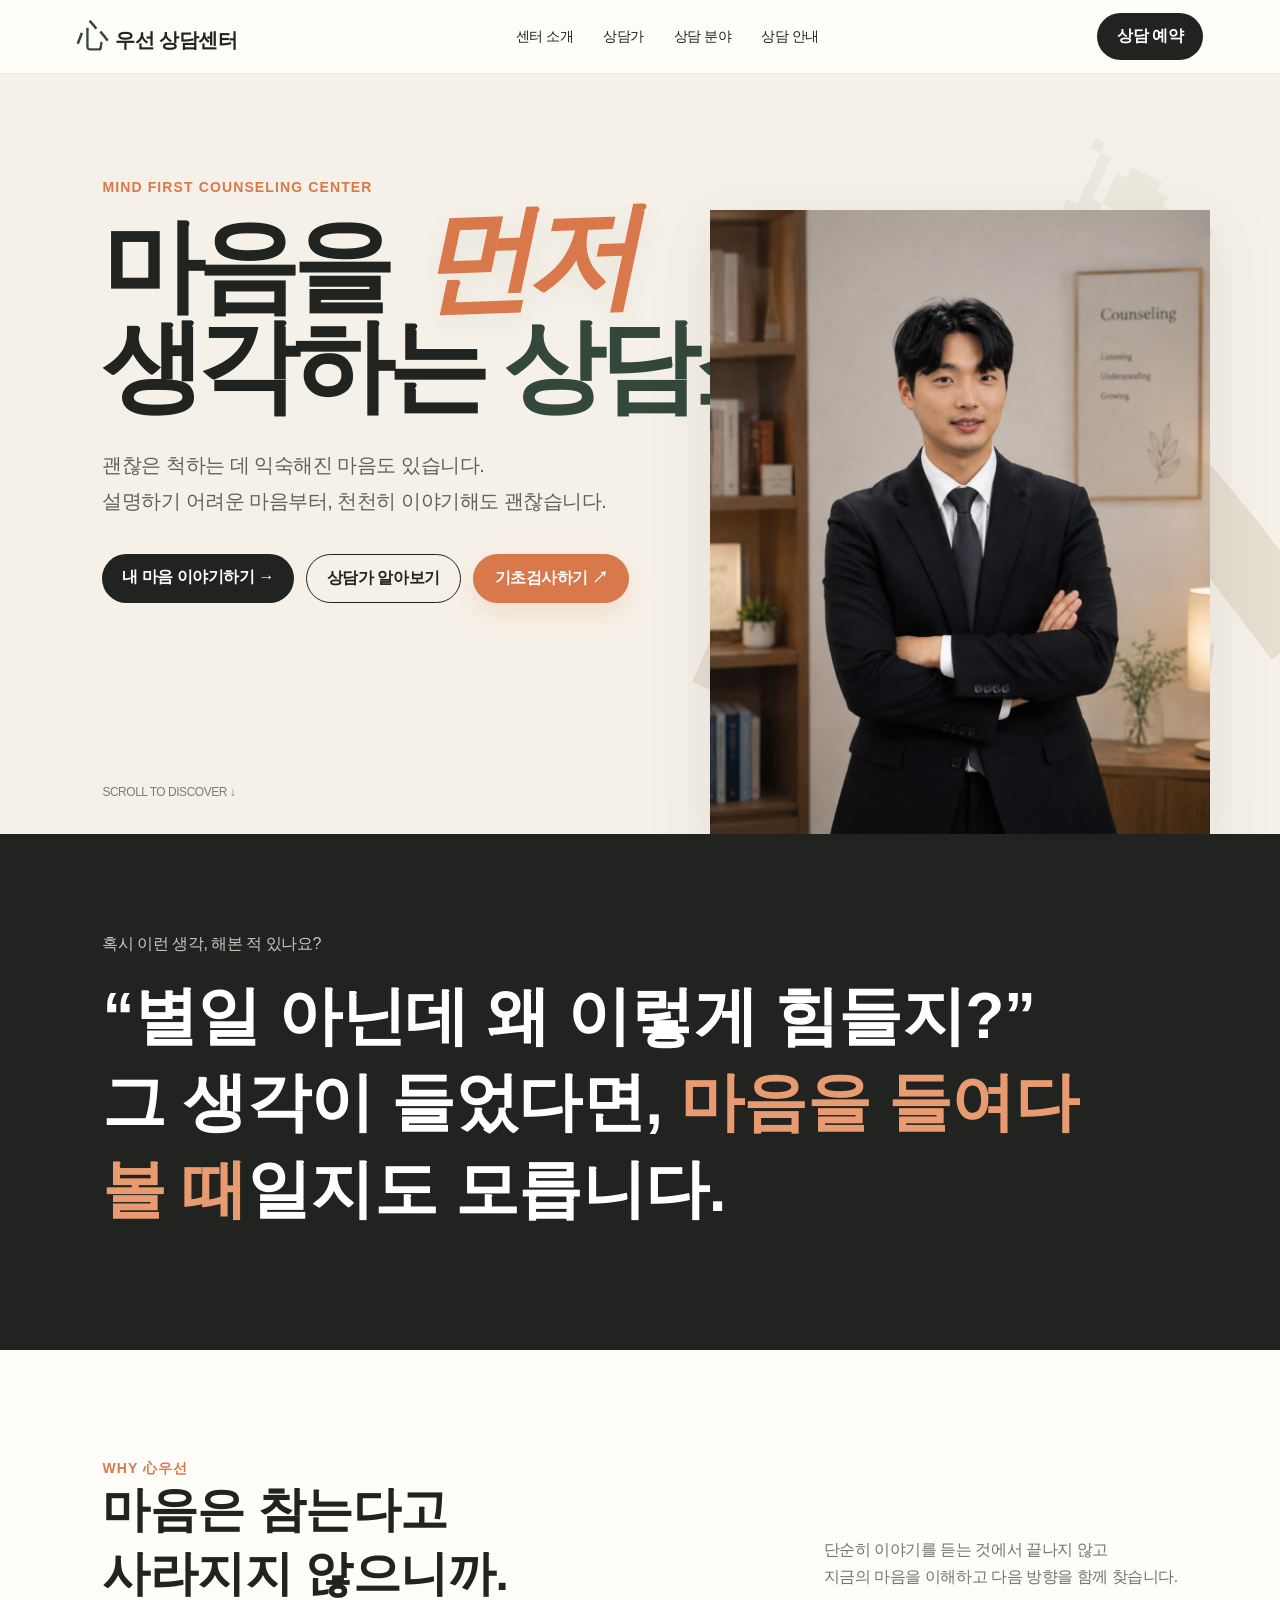
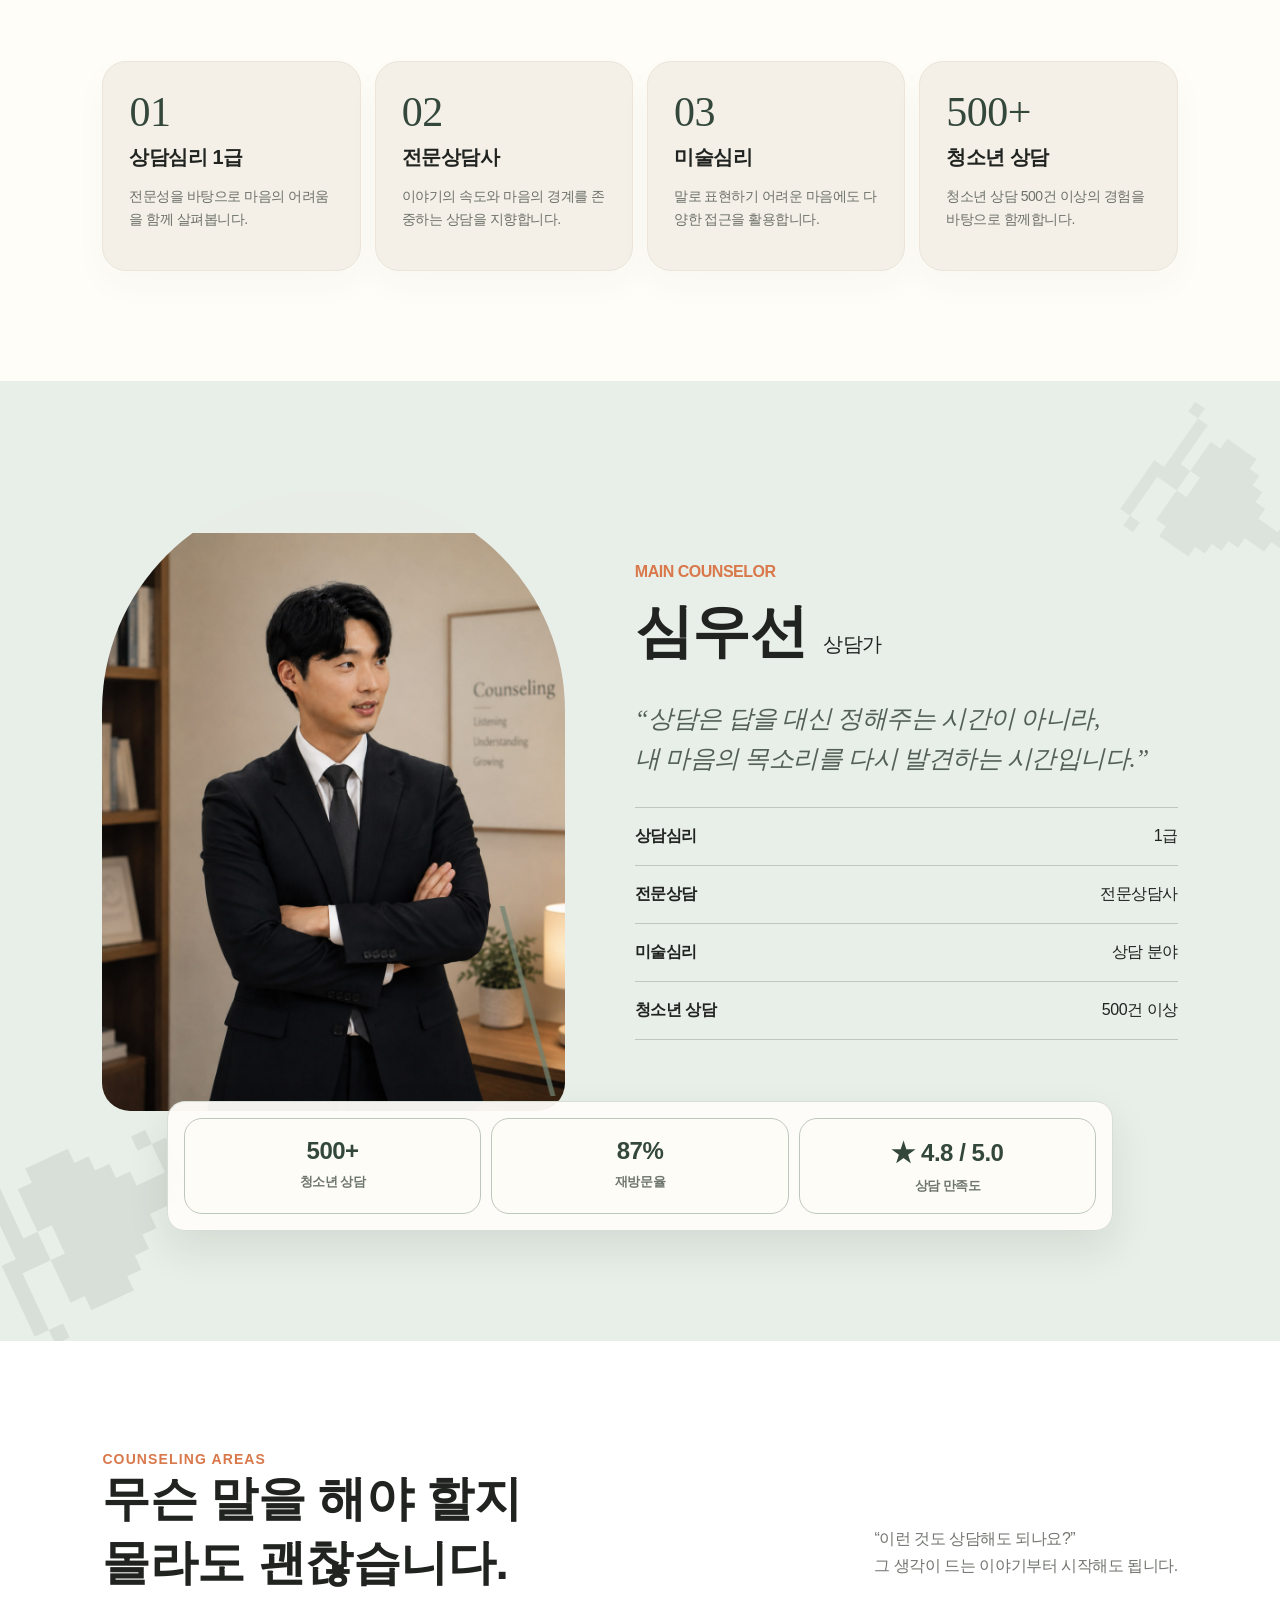
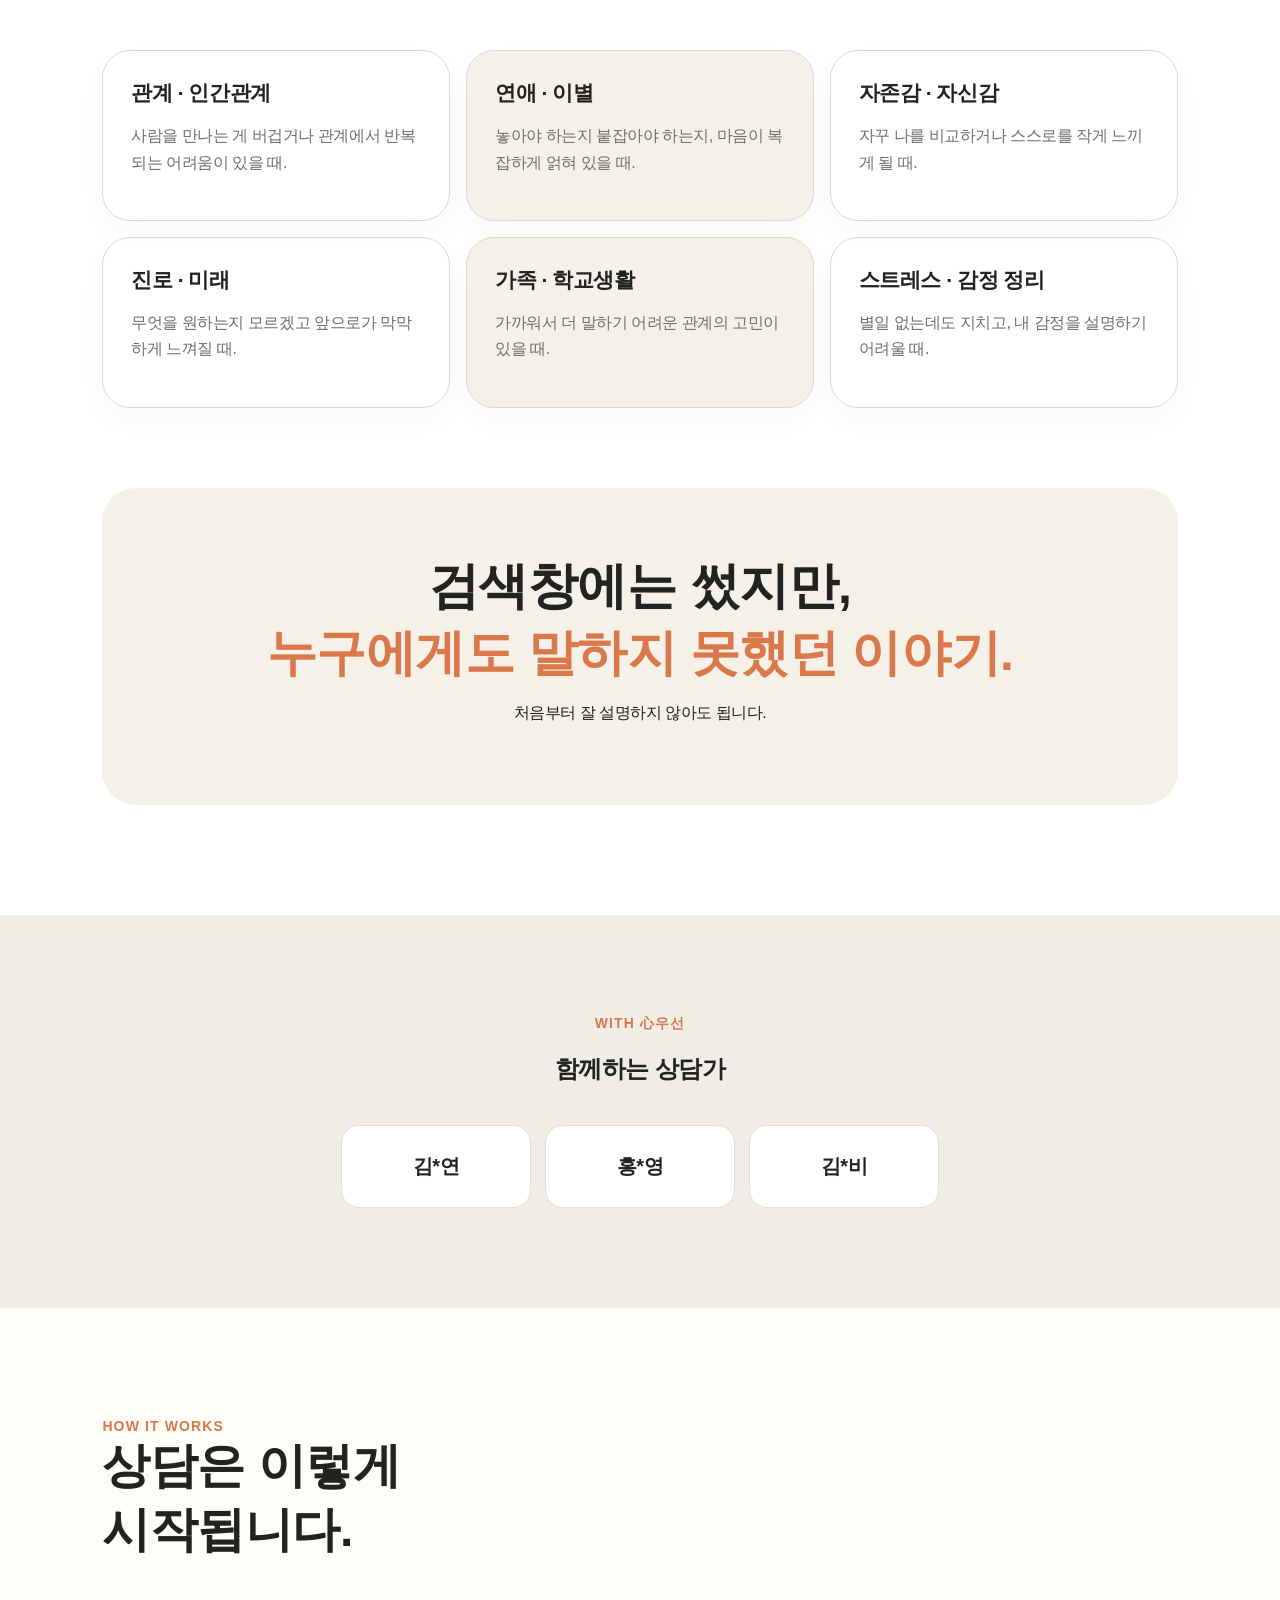
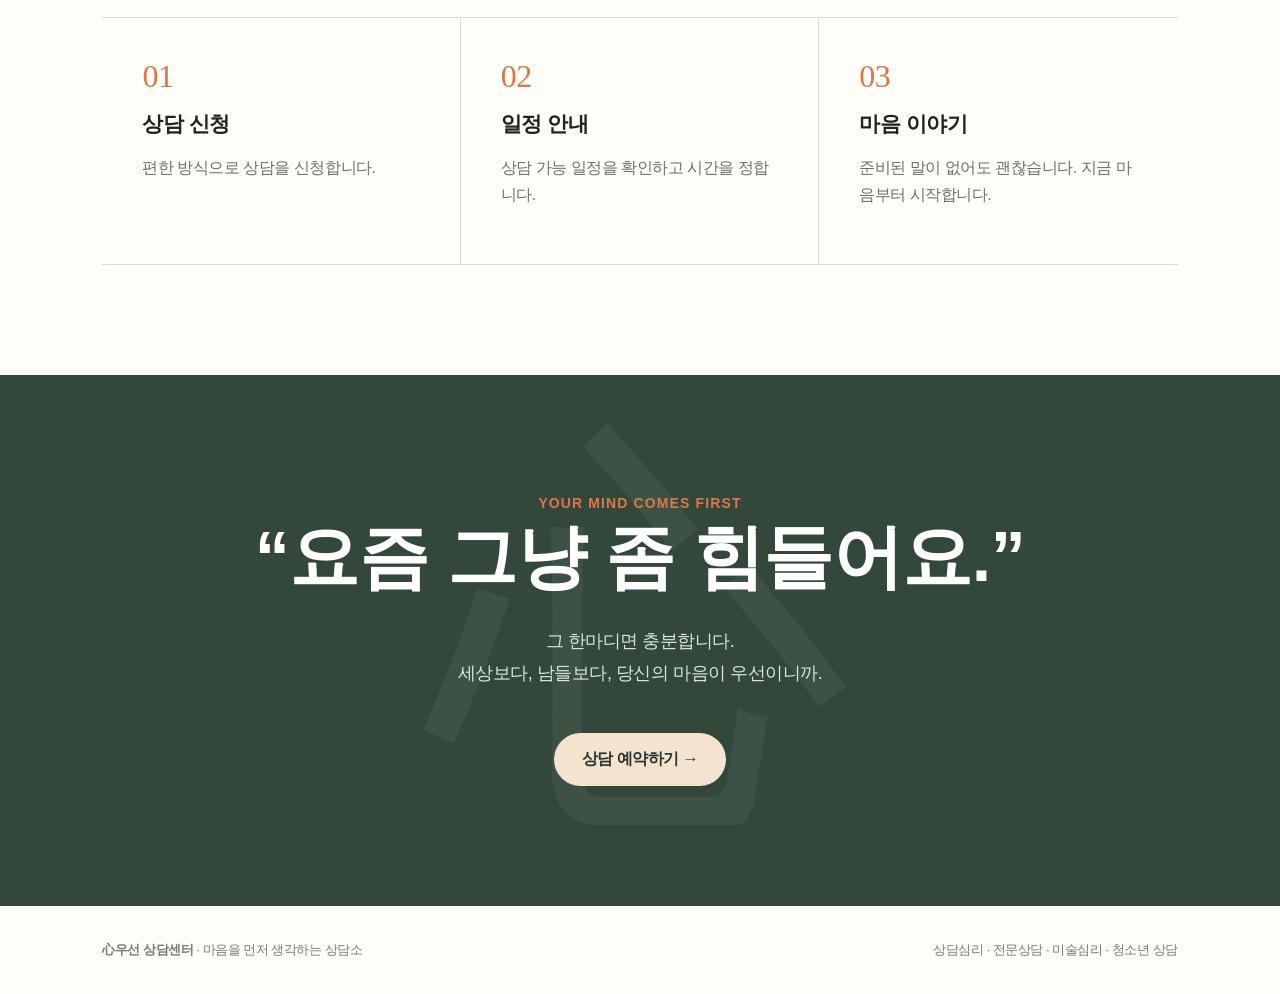
==== commit 52cc5918: "Update index.html" ====
--- a/index.html
+++ b/index.html
@@ -1,371 +1,139 @@
-<!DOCTYPE html>
+<!doctype html>
 <html lang="ko">
 <head>
-<meta charset="UTF-8">
-<meta name="viewport" content="width=device-width, initial-scale=1.0">
+<meta charset="utf-8"><meta name="viewport" content="width=device-width,initial-scale=1">
 <title>心우선 상담센터</title>
+<style>
+:root{--ink:#20231f;--green:#33483b;--sage:#a9b3a4;--cream:#f6f1e8;--paper:#fffdf8;--orange:#d9784b;--line:#ded8cd}
+*{box-sizing:border-box}html{scroll-behavior:smooth}body{margin:0;color:var(--ink);background:var(--paper);font-family:Pretendard,"Noto Sans KR","Malgun Gothic",sans-serif;letter-spacing:-.03em}
+a{text-decoration:none;color:inherit}.nav{height:74px;padding:0 6vw;display:flex;align-items:center;justify-content:space-between;position:sticky;top:0;z-index:20;background:#fffdf8eF;backdrop-filter:blur(14px);border-bottom:1px solid #eee9df}
+.logo{font-weight:800;font-size:20px}.logo em{font:32px Georgia,serif;color:var(--green);font-style:normal;margin-right:7px}.menu{display:flex;gap:30px;font-size:14px}.pill{background:var(--ink);color:#fff;padding:13px 20px;border-radius:999px;font-weight:700}
+.hero{min-height:760px;position:relative;overflow:hidden;padding:105px 8vw 70px;background:var(--cream)}
+.hero:after{content:"心";position:absolute;right:-2vw;bottom:-130px;font:600 600px Georgia,serif;color:#e6ded1;z-index:0}
+.hero>*{position:relative;z-index:1}.tiny{font-size:14px;font-weight:700;color:var(--orange);letter-spacing:.08em}.hero h1{font-size:clamp(54px,8vw,112px);line-height:.98;margin:20px 0 30px;max-width:950px;letter-spacing:-.07em}.hero h1 span{font-family:Georgia,serif;color:var(--green)}.hero p{font-size:20px;line-height:1.8;color:#5e625c;max-width:620px}.actions{display:flex;gap:12px;margin-top:35px;flex-wrap:wrap}.outline{border:1px solid var(--ink);padding:13px 20px;border-radius:999px;font-weight:700}
+.scroll{position:absolute;bottom:35px;left:8vw;font-size:12px;color:#7a7d77}
+.statement{background:var(--ink);color:white;padding:100px 8vw}.statement .small{color:#c8c9c4}.statement h2{font-size:clamp(35px,5vw,68px);line-height:1.35;max-width:1000px;margin:18px 0}.statement h2 i{font-style:normal;color:#e89a70}
+.section{padding:110px 8vw;max-width:1380px;margin:auto}.head{display:flex;justify-content:space-between;align-items:end;gap:30px;margin-bottom:55px}.head h2{font-size:48px;margin:0}.head p{color:#72756f;line-height:1.7}
+.reasons{display:grid;grid-template-columns:repeat(4,1fr);gap:14px}.reason{min-height:210px;padding:26px;border-radius:24px;background:#f4f0e8;border:1px solid #ebe5da;display:flex;flex-direction:column;justify-content:space-between}.reason .num{font:42px Georgia,serif;color:var(--green)}.reason b{font-size:20px}.reason p{color:#6d716a;line-height:1.6;font-size:14px}
+.profilewrap{background:#e8eee8;padding:110px 8vw}.profile{max-width:1200px;margin:auto;display:grid;grid-template-columns:.92fr 1.08fr;gap:70px;align-items:center}.photo{position:relative}.photo img{width:100%;height:620px;object-fit:cover;object-position:center 15%;border-radius:220px 220px 28px 28px;display:block}.badge{position:absolute;right:-28px;bottom:45px;width:145px;height:145px;border-radius:50%;background:var(--orange);color:white;display:flex;align-items:center;justify-content:center;text-align:center;font-weight:800;transform:rotate(8deg)}
+.bio .eyebrow{color:var(--orange);font-weight:800}.bio h2{font-size:58px;margin:12px 0 8px}.bio h2 small{font-size:20px;font-weight:500}.bio .quote{font:italic 25px/1.6 Georgia,serif;color:#536055;margin:28px 0}.credentials{border-top:1px solid #bdc8bd;margin-top:28px}.cred{display:flex;justify-content:space-between;padding:18px 0;border-bottom:1px solid #bdc8bd;gap:15px}.cred span:first-child{font-weight:800}
+.concern{background:#fff}.bubblegrid{display:grid;grid-template-columns:1fr 1fr 1fr;gap:16px}.bubble{border:1px solid var(--line);border-radius:28px;padding:28px;min-height:160px;transition:.2s}.bubble:hover{transform:translateY(-5px);border-color:#9aaa9c}.bubble:nth-child(2),.bubble:nth-child(5){background:var(--cream)}.bubble b{font-size:21px}.bubble p{line-height:1.65;color:#6c706a}
+.midquote{margin-top:80px;padding:65px 7%;border-radius:34px;background:var(--cream);text-align:center}.midquote h3{font-size:clamp(30px,4vw,50px);margin:0 0 15px}.midquote span{color:var(--orange)}
+.team{padding:100px 8vw;background:#f0ede6;text-align:center}.names{display:flex;justify-content:center;gap:14px;margin-top:40px;flex-wrap:wrap}.name{width:190px;background:white;padding:27px 15px;border-radius:18px;font-size:20px;font-weight:800;border:1px solid #e4ded3}
+.process{display:grid;grid-template-columns:repeat(3,1fr);gap:0;border-top:1px solid var(--line);border-bottom:1px solid var(--line)}.step{padding:40px;border-right:1px solid var(--line)}.step:last-child{border:0}.step strong{display:block;color:var(--orange);font:32px Georgia,serif;margin-bottom:15px}.step b{font-size:21px}.step p{color:#6d706b;line-height:1.7}
+.cta{padding:120px 8vw;text-align:center;background:var(--green);color:white;position:relative;overflow:hidden}.cta:before{content:"心";position:absolute;font:500 420px Georgia,serif;color:#ffffff0c;left:50%;top:50%;transform:translate(-50%,-50%)}.cta>*{position:relative}.cta h2{font-size:clamp(38px,6vw,70px);margin:0 0 20px}.cta p{font-size:18px;line-height:1.8;color:#dce3dd}.cta .pill{display:inline-block;background:#f4e4cf;color:#29372e;margin-top:25px;padding:16px 28px}
+footer{padding:35px 8vw;display:flex;justify-content:space-between;color:#777b75;font-size:13px}
+@media(max-width:850px){.menu{display:none}.hero{min-height:680px}.reasons,.bubblegrid,.process{grid-template-columns:1fr 1fr}.profile{grid-template-columns:1fr;gap:40px}.photo img{height:520px}.badge{right:5px}.head{display:block}.head h2{font-size:38px}.profilewrap{padding:80px 6vw}.bio h2{font-size:45px}}
+@media(max-width:560px){.reasons,.bubblegrid,.process{grid-template-columns:1fr}.step{border-right:0;border-bottom:1px solid var(--line)}.hero{padding:85px 6vw 60px}.hero p{font-size:17px}.section{padding:75px 6vw}.statement{padding:75px 6vw}.photo img{height:450px}.cred{display:block}.cred span{display:block;margin-bottom:5px}footer{display:block;line-height:1.8}}
 
-<link rel="preconnect" href="https://fonts.googleapis.com">
-<link rel="preconnect" href="https://fonts.gstatic.com" crossorigin>
-<link href="https://fonts.googleapis.com/css2?family=Pretendard:wght@300;400;500;600;700;800&display=swap" rel="stylesheet">
+.profilewrap:before{content:"❧";position:absolute;left:-35px;bottom:-35px;font-size:250px;color:#647b6620;transform:rotate(-25deg)}
+.profilewrap:after{content:"❧";position:absolute;right:-25px;top:15px;font-size:190px;color:#647b6618;transform:rotate(35deg)}
+.profilewrap{position:relative;overflow:hidden}
+.profile{position:relative;z-index:2}
+.photo:after{content:"";position:absolute;right:-20px;bottom:15px;width:115px;height:190px;background:linear-gradient(75deg,transparent 48%,#718270 49%,#718270 51%,transparent 52%);opacity:.75}
+.hero:before{content:"❧";position:absolute;right:5%;top:55px;font-size:180px;color:#73816f14;transform:rotate(25deg)}
+.reason{box-shadow:0 14px 35px #2e392e08}
+.bubble{box-shadow:0 12px 28px #2e392e08}
 
-<link rel="stylesheet" href="style.css">
-</head>
-
-<body>
-
-<nav>
-
-<div class="logo">
-<span>心</span>우선 상담센터
-</div>
-
-<ul>
-
-<li><a href="#about">센터소개</a></li>
-
-<li><a href="#counselor">상담가</a></li>
-
-<li><a href="#program">상담분야</a></li>
-
-<li><a href="#contact">예약</a></li>
-
-</ul>
-
-<a href="#contact" class="reserve">
-상담예약
-</a>
-
-</nav>
+.hero-title .first-word{
+  display:inline-block;
+  margin-left:.08em;
+  font-size:1.13em;
+  line-height:.82;
+  font-family:"Segoe Print","Nanum Pen Script",cursive;
+  font-style:italic;
+  font-weight:900;
+  letter-spacing:-.08em;
+  color:#d9784b;
+  transform:rotate(-2deg) translateY(-.02em);
+  transform-origin:center;
+  text-shadow:0 8px 25px rgba(51,72,59,.08);
+}
+.hero-title span{font-family:inherit!important}
+.test-btn{
+  padding:13px 21px;border-radius:999px;background:#d9784b;color:#fff;
+  font-weight:800;border:1px solid #d9784b;box-shadow:0 10px 25px rgba(217,120,75,.16);
+  transition:.2s ease;
+}
+.test-btn:hover{transform:translateY(-2px);box-shadow:0 14px 30px rgba(217,120,75,.22)}
 
 
+.metrics{display:grid;grid-template-columns:repeat(3,1fr);gap:10px;margin:28px 0 30px}
+.metric{background:#fffdf8aa;border:1px solid #bdc8bd;border-radius:18px;padding:18px 12px;text-align:center}
+.metric strong{display:block;font-size:24px;color:#33483b;margin-bottom:7px}
+.metric span{font-size:13px;color:#6d756d;font-weight:700}
+@media(max-width:560px){.metrics{grid-template-columns:1fr}.metric{padding:15px}}
+
+/* Final counselor-card placement */
+.profile{position:relative;padding-bottom:120px}
+.profilebox{align-self:center}
+.profile .metrics{position:absolute;left:6%;right:6%;bottom:0;margin:0;background:#fffdf9f2;border:1px solid #d7ded5;border-radius:18px;padding:16px;box-shadow:0 18px 40px rgba(36,55,43,.10)}
+@media(max-width:760px){
+  .profile{padding-bottom:0}
+  .profile .metrics{position:static;margin-top:25px}
+}
+
+.hero{grid-template-columns:1.05fr .95fr!important}
+.hero .hero-main-photo{
+  position:absolute;right:5.5vw;bottom:0;width:min(39vw,610px);height:88%;
+  object-fit:contain;object-position:center bottom;z-index:1;
+  filter:drop-shadow(0 18px 30px rgba(35,42,36,.10));
+}
+.hero .copy{max-width:58%;z-index:3}
+@media(max-width:850px){
+  .hero .copy{max-width:100%}
+  .hero .hero-main-photo{position:relative;right:auto;bottom:auto;width:100%;height:480px;object-fit:contain;margin-top:30px}
+}
+
+
+.profile .photo img,.profile img{
+  object-fit:contain!important;
+  object-position:center bottom!important;
+  background:#e8eee7;
+}
+
+</style></head>
+<body>
+<nav class="nav"><div class="logo"><em>心</em>우선 상담센터</div><div class="menu"><a href="#about">센터 소개</a><a href="#counselor">상담가</a><a href="#areas">상담 분야</a><a href="#guide">상담 안내</a></div><a class="pill" href="#contact">상담 예약</a></nav>
 
 <header class="hero">
+<div class="tiny">MIND FIRST COUNSELING CENTER</div>
+<h1 class="hero-title">마음을 <strong class="first-word">먼저</strong><br>생각하는 <span>상담소</span></h1>
+<p>괜찮은 척하는 데 익숙해진 마음도 있습니다.<br>설명하기 어려운 마음부터, 천천히 이야기해도 괜찮습니다.</p>
+<div class="actions"><a class="pill" href="#contact">내 마음 이야기하기 →</a><a class="outline" href="#counselor">상담가 알아보기</a><a class="test-btn" href="basic-test.html">기초검사하기 ↗</a></div>
+<div class="scroll">SCROLL TO DISCOVER ↓</div>
+<img class="hero-main-photo" src="[data-uri]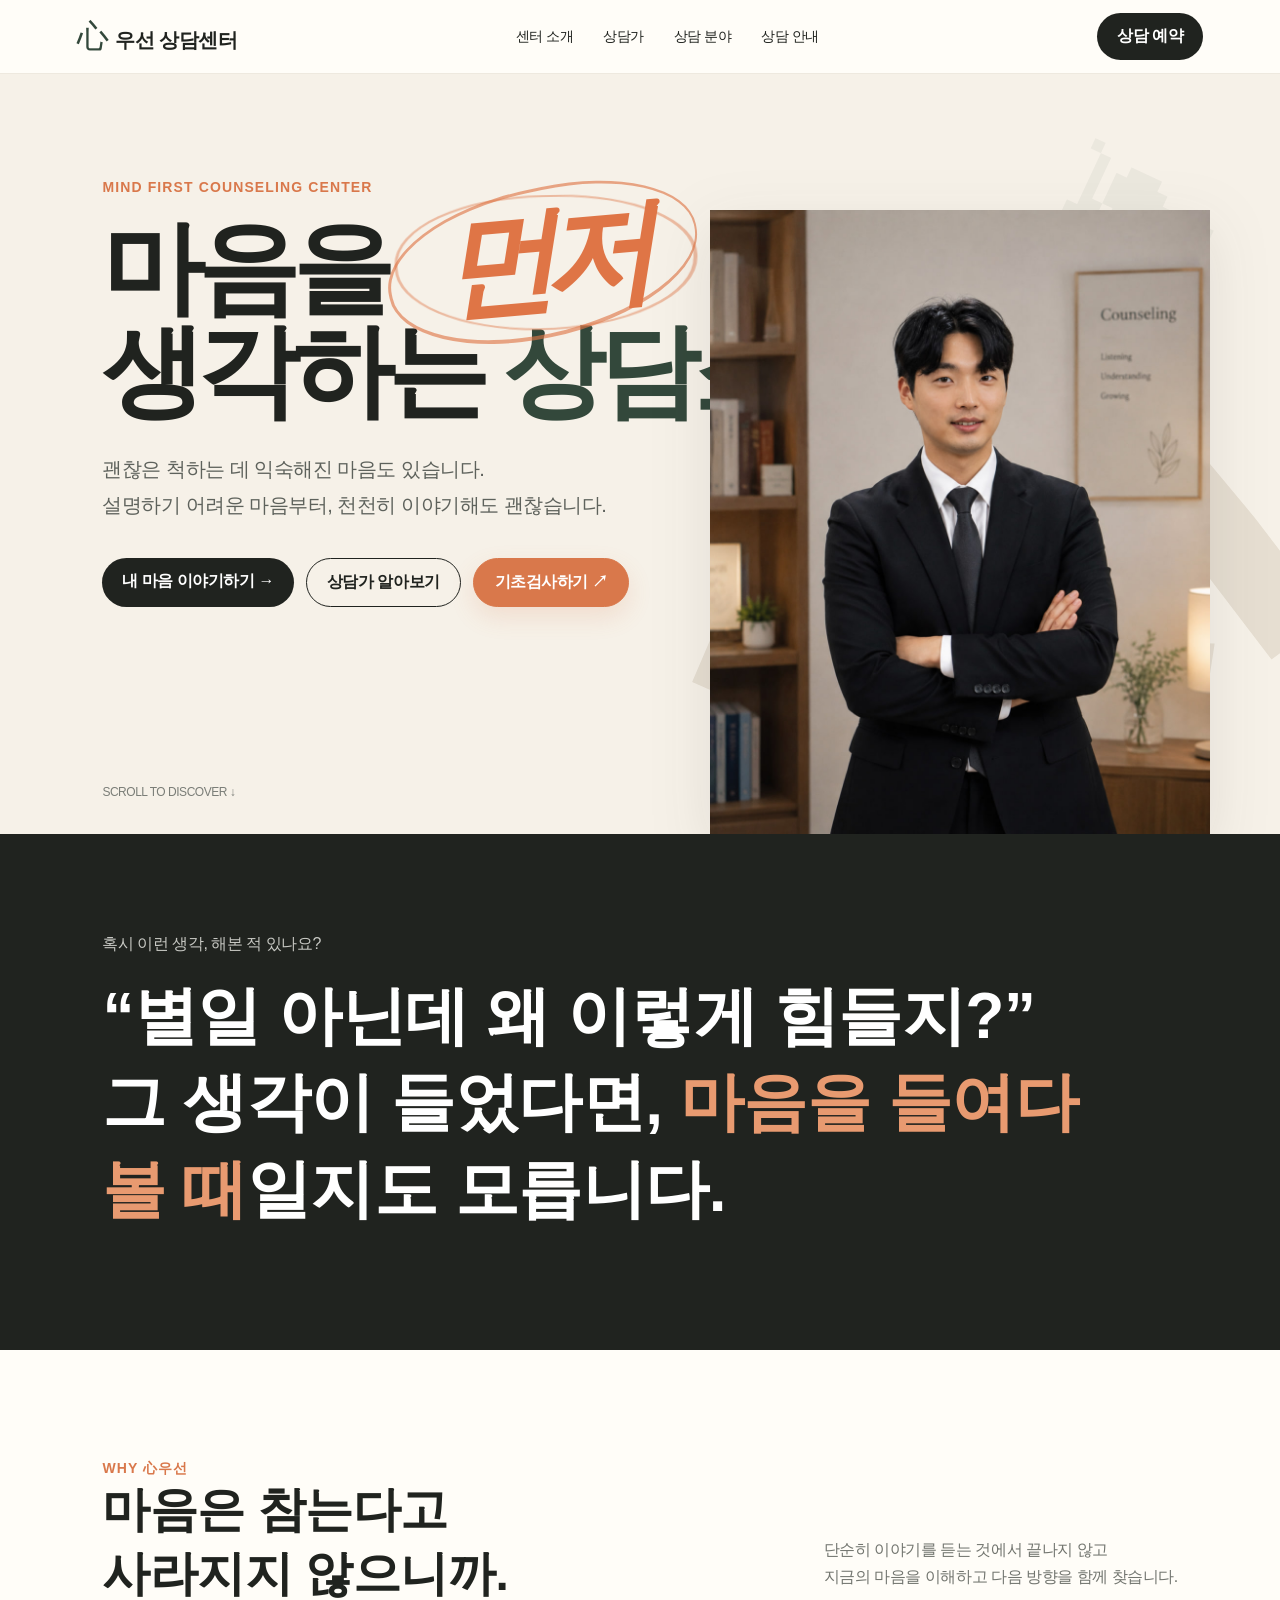
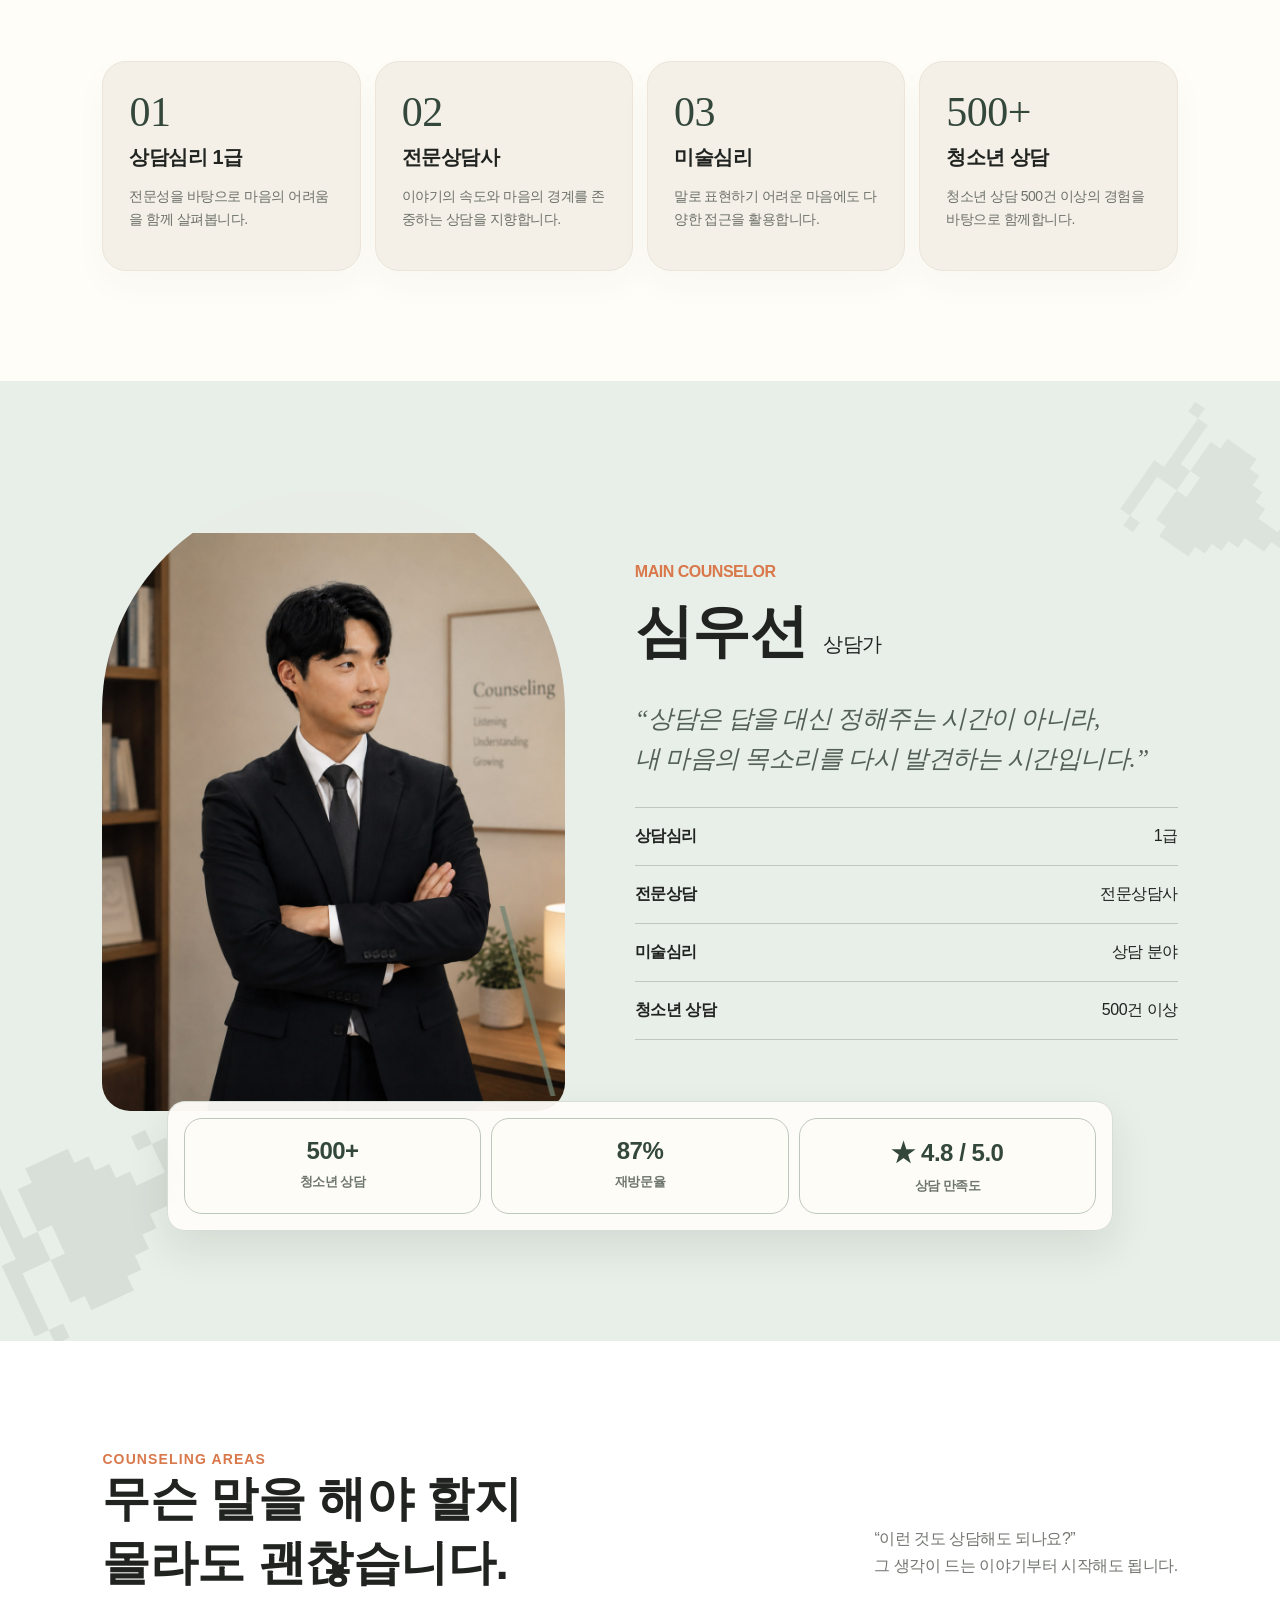
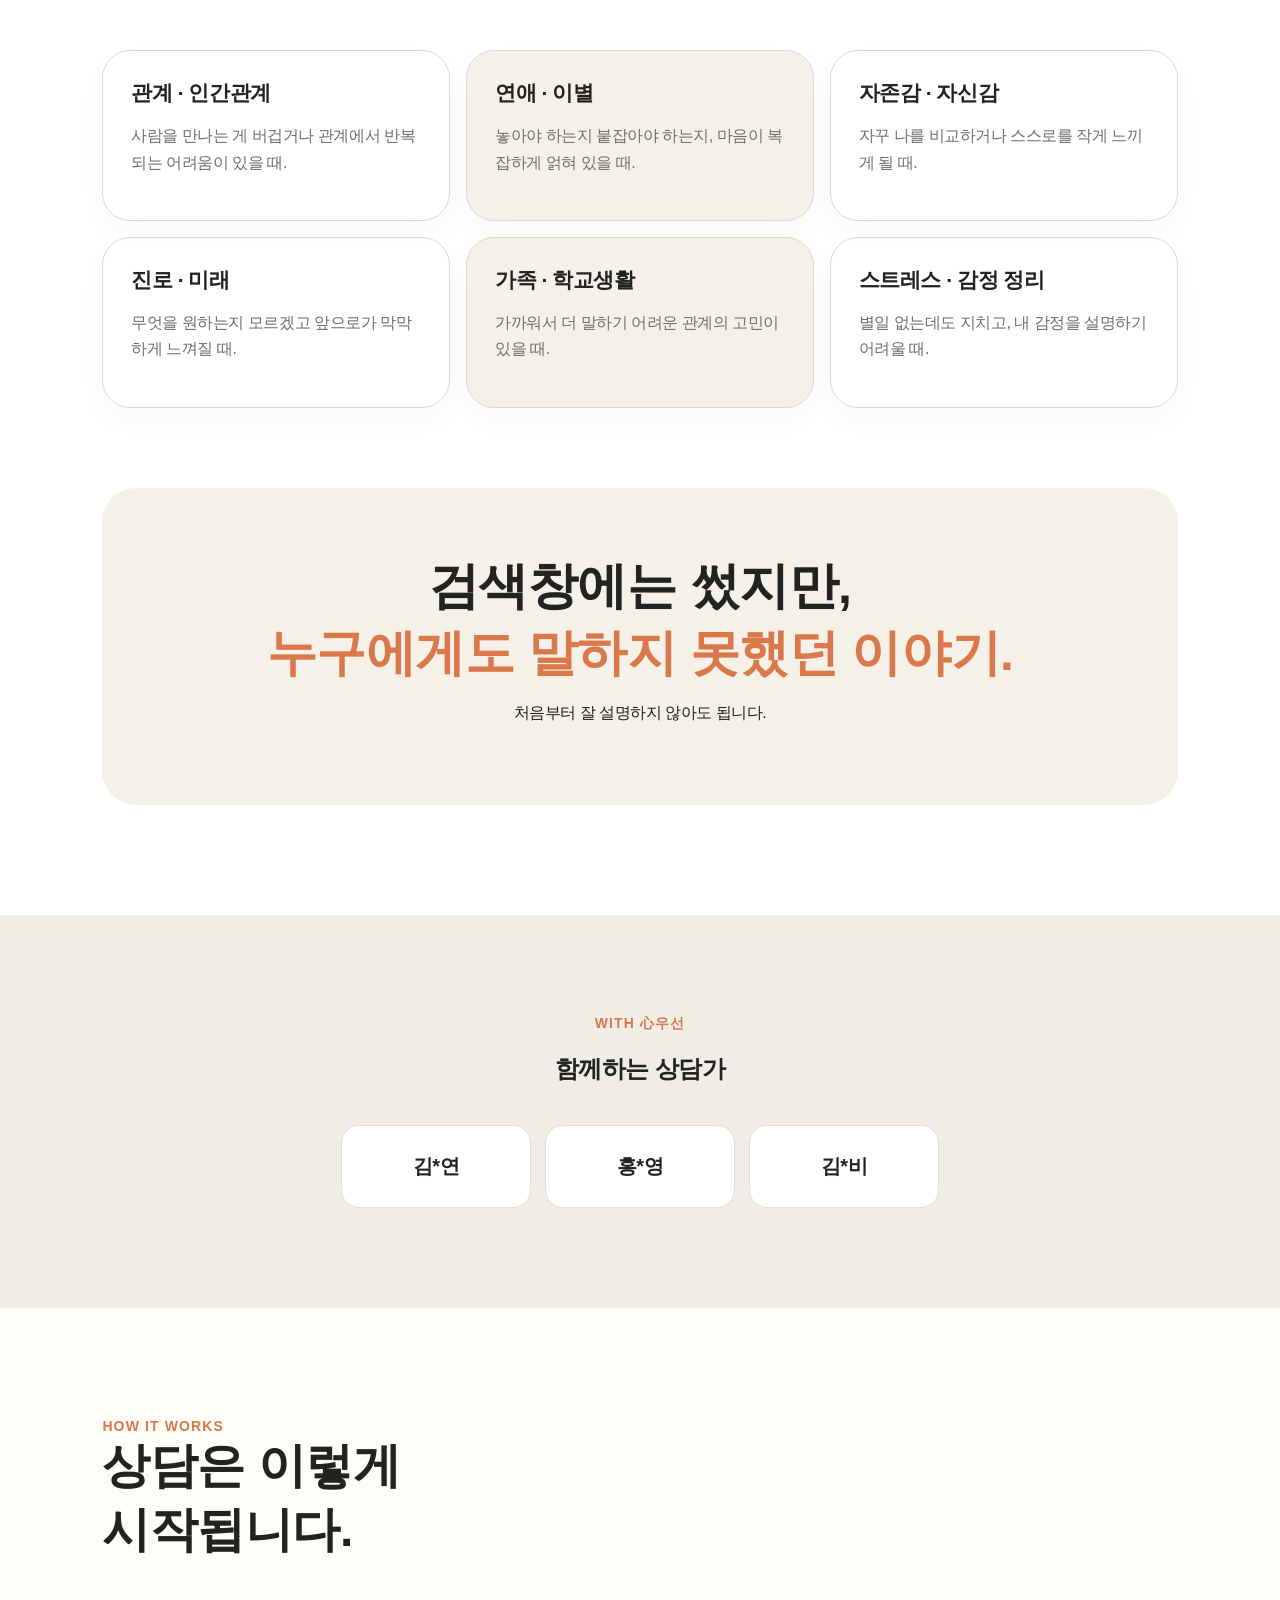
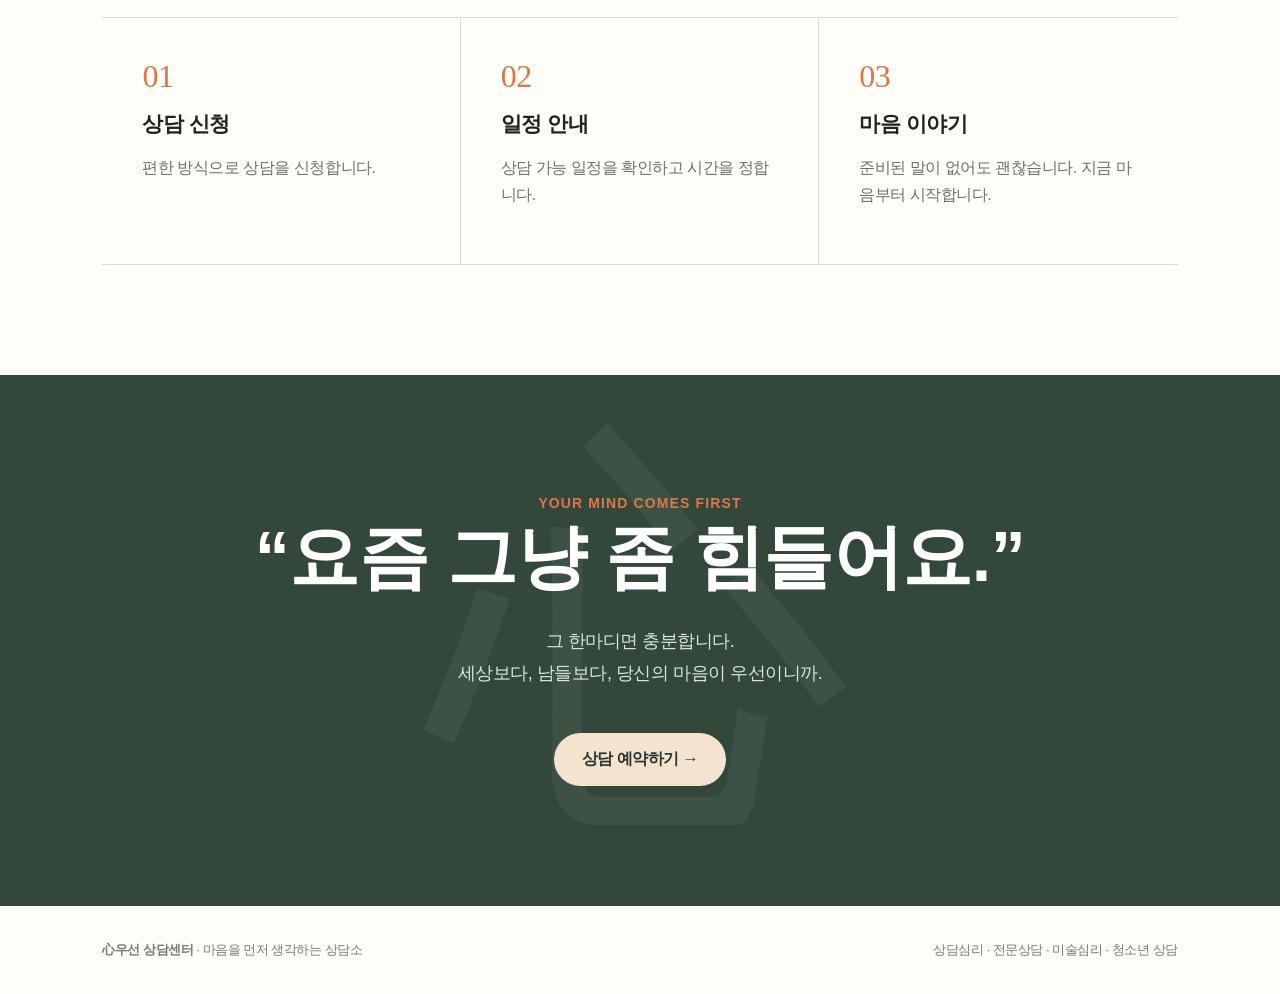
==== commit 0c4c6f75: "Update index.html" ====
--- a/index.html
+++ b/index.html
@@ -3,96 +3,7 @@
 <head>
 <meta charset="utf-8"><meta name="viewport" content="width=device-width,initial-scale=1">
 <title>心우선 상담센터</title>
-<style>
-:root{--ink:#20231f;--green:#33483b;--sage:#a9b3a4;--cream:#f6f1e8;--paper:#fffdf8;--orange:#d9784b;--line:#ded8cd}
-*{box-sizing:border-box}html{scroll-behavior:smooth}body{margin:0;color:var(--ink);background:var(--paper);font-family:Pretendard,"Noto Sans KR","Malgun Gothic",sans-serif;letter-spacing:-.03em}
-a{text-decoration:none;color:inherit}.nav{height:74px;padding:0 6vw;display:flex;align-items:center;justify-content:space-between;position:sticky;top:0;z-index:20;background:#fffdf8eF;backdrop-filter:blur(14px);border-bottom:1px solid #eee9df}
-.logo{font-weight:800;font-size:20px}.logo em{font:32px Georgia,serif;color:var(--green);font-style:normal;margin-right:7px}.menu{display:flex;gap:30px;font-size:14px}.pill{background:var(--ink);color:#fff;padding:13px 20px;border-radius:999px;font-weight:700}
-.hero{min-height:760px;position:relative;overflow:hidden;padding:105px 8vw 70px;background:var(--cream)}
-.hero:after{content:"心";position:absolute;right:-2vw;bottom:-130px;font:600 600px Georgia,serif;color:#e6ded1;z-index:0}
-.hero>*{position:relative;z-index:1}.tiny{font-size:14px;font-weight:700;color:var(--orange);letter-spacing:.08em}.hero h1{font-size:clamp(54px,8vw,112px);line-height:.98;margin:20px 0 30px;max-width:950px;letter-spacing:-.07em}.hero h1 span{font-family:Georgia,serif;color:var(--green)}.hero p{font-size:20px;line-height:1.8;color:#5e625c;max-width:620px}.actions{display:flex;gap:12px;margin-top:35px;flex-wrap:wrap}.outline{border:1px solid var(--ink);padding:13px 20px;border-radius:999px;font-weight:700}
-.scroll{position:absolute;bottom:35px;left:8vw;font-size:12px;color:#7a7d77}
-.statement{background:var(--ink);color:white;padding:100px 8vw}.statement .small{color:#c8c9c4}.statement h2{font-size:clamp(35px,5vw,68px);line-height:1.35;max-width:1000px;margin:18px 0}.statement h2 i{font-style:normal;color:#e89a70}
-.section{padding:110px 8vw;max-width:1380px;margin:auto}.head{display:flex;justify-content:space-between;align-items:end;gap:30px;margin-bottom:55px}.head h2{font-size:48px;margin:0}.head p{color:#72756f;line-height:1.7}
-.reasons{display:grid;grid-template-columns:repeat(4,1fr);gap:14px}.reason{min-height:210px;padding:26px;border-radius:24px;background:#f4f0e8;border:1px solid #ebe5da;display:flex;flex-direction:column;justify-content:space-between}.reason .num{font:42px Georgia,serif;color:var(--green)}.reason b{font-size:20px}.reason p{color:#6d716a;line-height:1.6;font-size:14px}
-.profilewrap{background:#e8eee8;padding:110px 8vw}.profile{max-width:1200px;margin:auto;display:grid;grid-template-columns:.92fr 1.08fr;gap:70px;align-items:center}.photo{position:relative}.photo img{width:100%;height:620px;object-fit:cover;object-position:center 15%;border-radius:220px 220px 28px 28px;display:block}.badge{position:absolute;right:-28px;bottom:45px;width:145px;height:145px;border-radius:50%;background:var(--orange);color:white;display:flex;align-items:center;justify-content:center;text-align:center;font-weight:800;transform:rotate(8deg)}
-.bio .eyebrow{color:var(--orange);font-weight:800}.bio h2{font-size:58px;margin:12px 0 8px}.bio h2 small{font-size:20px;font-weight:500}.bio .quote{font:italic 25px/1.6 Georgia,serif;color:#536055;margin:28px 0}.credentials{border-top:1px solid #bdc8bd;margin-top:28px}.cred{display:flex;justify-content:space-between;padding:18px 0;border-bottom:1px solid #bdc8bd;gap:15px}.cred span:first-child{font-weight:800}
-.concern{background:#fff}.bubblegrid{display:grid;grid-template-columns:1fr 1fr 1fr;gap:16px}.bubble{border:1px solid var(--line);border-radius:28px;padding:28px;min-height:160px;transition:.2s}.bubble:hover{transform:translateY(-5px);border-color:#9aaa9c}.bubble:nth-child(2),.bubble:nth-child(5){background:var(--cream)}.bubble b{font-size:21px}.bubble p{line-height:1.65;color:#6c706a}
-.midquote{margin-top:80px;padding:65px 7%;border-radius:34px;background:var(--cream);text-align:center}.midquote h3{font-size:clamp(30px,4vw,50px);margin:0 0 15px}.midquote span{color:var(--orange)}
-.team{padding:100px 8vw;background:#f0ede6;text-align:center}.names{display:flex;justify-content:center;gap:14px;margin-top:40px;flex-wrap:wrap}.name{width:190px;background:white;padding:27px 15px;border-radius:18px;font-size:20px;font-weight:800;border:1px solid #e4ded3}
-.process{display:grid;grid-template-columns:repeat(3,1fr);gap:0;border-top:1px solid var(--line);border-bottom:1px solid var(--line)}.step{padding:40px;border-right:1px solid var(--line)}.step:last-child{border:0}.step strong{display:block;color:var(--orange);font:32px Georgia,serif;margin-bottom:15px}.step b{font-size:21px}.step p{color:#6d706b;line-height:1.7}
-.cta{padding:120px 8vw;text-align:center;background:var(--green);color:white;position:relative;overflow:hidden}.cta:before{content:"心";position:absolute;font:500 420px Georgia,serif;color:#ffffff0c;left:50%;top:50%;transform:translate(-50%,-50%)}.cta>*{position:relative}.cta h2{font-size:clamp(38px,6vw,70px);margin:0 0 20px}.cta p{font-size:18px;line-height:1.8;color:#dce3dd}.cta .pill{display:inline-block;background:#f4e4cf;color:#29372e;margin-top:25px;padding:16px 28px}
-footer{padding:35px 8vw;display:flex;justify-content:space-between;color:#777b75;font-size:13px}
-@media(max-width:850px){.menu{display:none}.hero{min-height:680px}.reasons,.bubblegrid,.process{grid-template-columns:1fr 1fr}.profile{grid-template-columns:1fr;gap:40px}.photo img{height:520px}.badge{right:5px}.head{display:block}.head h2{font-size:38px}.profilewrap{padding:80px 6vw}.bio h2{font-size:45px}}
-@media(max-width:560px){.reasons,.bubblegrid,.process{grid-template-columns:1fr}.step{border-right:0;border-bottom:1px solid var(--line)}.hero{padding:85px 6vw 60px}.hero p{font-size:17px}.section{padding:75px 6vw}.statement{padding:75px 6vw}.photo img{height:450px}.cred{display:block}.cred span{display:block;margin-bottom:5px}footer{display:block;line-height:1.8}}
-
-.profilewrap:before{content:"❧";position:absolute;left:-35px;bottom:-35px;font-size:250px;color:#647b6620;transform:rotate(-25deg)}
-.profilewrap:after{content:"❧";position:absolute;right:-25px;top:15px;font-size:190px;color:#647b6618;transform:rotate(35deg)}
-.profilewrap{position:relative;overflow:hidden}
-.profile{position:relative;z-index:2}
-.photo:after{content:"";position:absolute;right:-20px;bottom:15px;width:115px;height:190px;background:linear-gradient(75deg,transparent 48%,#718270 49%,#718270 51%,transparent 52%);opacity:.75}
-.hero:before{content:"❧";position:absolute;right:5%;top:55px;font-size:180px;color:#73816f14;transform:rotate(25deg)}
-.reason{box-shadow:0 14px 35px #2e392e08}
-.bubble{box-shadow:0 12px 28px #2e392e08}
-
-.hero-title .first-word{
-  display:inline-block;
-  margin-left:.08em;
-  font-size:1.13em;
-  line-height:.82;
-  font-family:"Segoe Print","Nanum Pen Script",cursive;
-  font-style:italic;
-  font-weight:900;
-  letter-spacing:-.08em;
-  color:#d9784b;
-  transform:rotate(-2deg) translateY(-.02em);
-  transform-origin:center;
-  text-shadow:0 8px 25px rgba(51,72,59,.08);
-}
-.hero-title span{font-family:inherit!important}
-.test-btn{
-  padding:13px 21px;border-radius:999px;background:#d9784b;color:#fff;
-  font-weight:800;border:1px solid #d9784b;box-shadow:0 10px 25px rgba(217,120,75,.16);
-  transition:.2s ease;
-}
-.test-btn:hover{transform:translateY(-2px);box-shadow:0 14px 30px rgba(217,120,75,.22)}
-
-
-.metrics{display:grid;grid-template-columns:repeat(3,1fr);gap:10px;margin:28px 0 30px}
-.metric{background:#fffdf8aa;border:1px solid #bdc8bd;border-radius:18px;padding:18px 12px;text-align:center}
-.metric strong{display:block;font-size:24px;color:#33483b;margin-bottom:7px}
-.metric span{font-size:13px;color:#6d756d;font-weight:700}
-@media(max-width:560px){.metrics{grid-template-columns:1fr}.metric{padding:15px}}
-
-/* Final counselor-card placement */
-.profile{position:relative;padding-bottom:120px}
-.profilebox{align-self:center}
-.profile .metrics{position:absolute;left:6%;right:6%;bottom:0;margin:0;background:#fffdf9f2;border:1px solid #d7ded5;border-radius:18px;padding:16px;box-shadow:0 18px 40px rgba(36,55,43,.10)}
-@media(max-width:760px){
-  .profile{padding-bottom:0}
-  .profile .metrics{position:static;margin-top:25px}
-}
-
-.hero{grid-template-columns:1.05fr .95fr!important}
-.hero .hero-main-photo{
-  position:absolute;right:5.5vw;bottom:0;width:min(39vw,610px);height:88%;
-  object-fit:contain;object-position:center bottom;z-index:1;
-  filter:drop-shadow(0 18px 30px rgba(35,42,36,.10));
-}
-.hero .copy{max-width:58%;z-index:3}
-@media(max-width:850px){
-  .hero .copy{max-width:100%}
-  .hero .hero-main-photo{position:relative;right:auto;bottom:auto;width:100%;height:480px;object-fit:contain;margin-top:30px}
-}
-
-
-.profile .photo img,.profile img{
-  object-fit:contain!important;
-  object-position:center bottom!important;
-  background:#e8eee7;
-}
-
-</style></head>
+<link rel="stylesheet" href="style.css"></head>
 <body>
 <nav class="nav"><div class="logo"><em>心</em>우선 상담센터</div><div class="menu"><a href="#about">센터 소개</a><a href="#counselor">상담가</a><a href="#areas">상담 분야</a><a href="#guide">상담 안내</a></div><a class="pill" href="#contact">상담 예약</a></nav>
 
--- a/style.css
+++ b/style.css
@@ -0,0 +1,136 @@
+:root{--ink:#20231f;--green:#33483b;--sage:#a9b3a4;--cream:#f6f1e8;--paper:#fffdf8;--orange:#d9784b;--line:#ded8cd}
+*{box-sizing:border-box}html{scroll-behavior:smooth}body{margin:0;color:var(--ink);background:var(--paper);font-family:Pretendard,"Noto Sans KR","Malgun Gothic",sans-serif;letter-spacing:-.03em}
+a{text-decoration:none;color:inherit}.nav{height:74px;padding:0 6vw;display:flex;align-items:center;justify-content:space-between;position:sticky;top:0;z-index:20;background:#fffdf8eF;backdrop-filter:blur(14px);border-bottom:1px solid #eee9df}
+.logo{font-weight:800;font-size:20px}.logo em{font:32px Georgia,serif;color:var(--green);font-style:normal;margin-right:7px}.menu{display:flex;gap:30px;font-size:14px}.pill{background:var(--ink);color:#fff;padding:13px 20px;border-radius:999px;font-weight:700}
+.hero{min-height:760px;position:relative;overflow:hidden;padding:105px 8vw 70px;background:var(--cream)}
+.hero:after{content:"心";position:absolute;right:-2vw;bottom:-130px;font:600 600px Georgia,serif;color:#e6ded1;z-index:0}
+.hero>*{position:relative;z-index:1}.tiny{font-size:14px;font-weight:700;color:var(--orange);letter-spacing:.08em}.hero h1{font-size:clamp(54px,8vw,112px);line-height:.98;margin:20px 0 30px;max-width:950px;letter-spacing:-.07em}.hero h1 span{font-family:Georgia,serif;color:var(--green)}.hero p{font-size:20px;line-height:1.8;color:#5e625c;max-width:620px}.actions{display:flex;gap:12px;margin-top:35px;flex-wrap:wrap}.outline{border:1px solid var(--ink);padding:13px 20px;border-radius:999px;font-weight:700}
+.scroll{position:absolute;bottom:35px;left:8vw;font-size:12px;color:#7a7d77}
+.statement{background:var(--ink);color:white;padding:100px 8vw}.statement .small{color:#c8c9c4}.statement h2{font-size:clamp(35px,5vw,68px);line-height:1.35;max-width:1000px;margin:18px 0}.statement h2 i{font-style:normal;color:#e89a70}
+.section{padding:110px 8vw;max-width:1380px;margin:auto}.head{display:flex;justify-content:space-between;align-items:end;gap:30px;margin-bottom:55px}.head h2{font-size:48px;margin:0}.head p{color:#72756f;line-height:1.7}
+.reasons{display:grid;grid-template-columns:repeat(4,1fr);gap:14px}.reason{min-height:210px;padding:26px;border-radius:24px;background:#f4f0e8;border:1px solid #ebe5da;display:flex;flex-direction:column;justify-content:space-between}.reason .num{font:42px Georgia,serif;color:var(--green)}.reason b{font-size:20px}.reason p{color:#6d716a;line-height:1.6;font-size:14px}
+.profilewrap{background:#e8eee8;padding:110px 8vw}.profile{max-width:1200px;margin:auto;display:grid;grid-template-columns:.92fr 1.08fr;gap:70px;align-items:center}.photo{position:relative}.photo img{width:100%;height:620px;object-fit:cover;object-position:center 15%;border-radius:220px 220px 28px 28px;display:block}.badge{position:absolute;right:-28px;bottom:45px;width:145px;height:145px;border-radius:50%;background:var(--orange);color:white;display:flex;align-items:center;justify-content:center;text-align:center;font-weight:800;transform:rotate(8deg)}
+.bio .eyebrow{color:var(--orange);font-weight:800}.bio h2{font-size:58px;margin:12px 0 8px}.bio h2 small{font-size:20px;font-weight:500}.bio .quote{font:italic 25px/1.6 Georgia,serif;color:#536055;margin:28px 0}.credentials{border-top:1px solid #bdc8bd;margin-top:28px}.cred{display:flex;justify-content:space-between;padding:18px 0;border-bottom:1px solid #bdc8bd;gap:15px}.cred span:first-child{font-weight:800}
+.concern{background:#fff}.bubblegrid{display:grid;grid-template-columns:1fr 1fr 1fr;gap:16px}.bubble{border:1px solid var(--line);border-radius:28px;padding:28px;min-height:160px;transition:.2s}.bubble:hover{transform:translateY(-5px);border-color:#9aaa9c}.bubble:nth-child(2),.bubble:nth-child(5){background:var(--cream)}.bubble b{font-size:21px}.bubble p{line-height:1.65;color:#6c706a}
+.midquote{margin-top:80px;padding:65px 7%;border-radius:34px;background:var(--cream);text-align:center}.midquote h3{font-size:clamp(30px,4vw,50px);margin:0 0 15px}.midquote span{color:var(--orange)}
+.team{padding:100px 8vw;background:#f0ede6;text-align:center}.names{display:flex;justify-content:center;gap:14px;margin-top:40px;flex-wrap:wrap}.name{width:190px;background:white;padding:27px 15px;border-radius:18px;font-size:20px;font-weight:800;border:1px solid #e4ded3}
+.process{display:grid;grid-template-columns:repeat(3,1fr);gap:0;border-top:1px solid var(--line);border-bottom:1px solid var(--line)}.step{padding:40px;border-right:1px solid var(--line)}.step:last-child{border:0}.step strong{display:block;color:var(--orange);font:32px Georgia,serif;margin-bottom:15px}.step b{font-size:21px}.step p{color:#6d706b;line-height:1.7}
+.cta{padding:120px 8vw;text-align:center;background:var(--green);color:white;position:relative;overflow:hidden}.cta:before{content:"心";position:absolute;font:500 420px Georgia,serif;color:#ffffff0c;left:50%;top:50%;transform:translate(-50%,-50%)}.cta>*{position:relative}.cta h2{font-size:clamp(38px,6vw,70px);margin:0 0 20px}.cta p{font-size:18px;line-height:1.8;color:#dce3dd}.cta .pill{display:inline-block;background:#f4e4cf;color:#29372e;margin-top:25px;padding:16px 28px}
+footer{padding:35px 8vw;display:flex;justify-content:space-between;color:#777b75;font-size:13px}
+@media(max-width:850px){.menu{display:none}.hero{min-height:680px}.reasons,.bubblegrid,.process{grid-template-columns:1fr 1fr}.profile{grid-template-columns:1fr;gap:40px}.photo img{height:520px}.badge{right:5px}.head{display:block}.head h2{font-size:38px}.profilewrap{padding:80px 6vw}.bio h2{font-size:45px}}
+@media(max-width:560px){.reasons,.bubblegrid,.process{grid-template-columns:1fr}.step{border-right:0;border-bottom:1px solid var(--line)}.hero{padding:85px 6vw 60px}.hero p{font-size:17px}.section{padding:75px 6vw}.statement{padding:75px 6vw}.photo img{height:450px}.cred{display:block}.cred span{display:block;margin-bottom:5px}footer{display:block;line-height:1.8}}
+
+.profilewrap:before{content:"❧";position:absolute;left:-35px;bottom:-35px;font-size:250px;color:#647b6620;transform:rotate(-25deg)}
+.profilewrap:after{content:"❧";position:absolute;right:-25px;top:15px;font-size:190px;color:#647b6618;transform:rotate(35deg)}
+.profilewrap{position:relative;overflow:hidden}
+.profile{position:relative;z-index:2}
+.photo:after{content:"";position:absolute;right:-20px;bottom:15px;width:115px;height:190px;background:linear-gradient(75deg,transparent 48%,#718270 49%,#718270 51%,transparent 52%);opacity:.75}
+.hero:before{content:"❧";position:absolute;right:5%;top:55px;font-size:180px;color:#73816f14;transform:rotate(25deg)}
+.reason{box-shadow:0 14px 35px #2e392e08}
+.bubble{box-shadow:0 12px 28px #2e392e08}
+
+.hero-title .first-word{
+  display:inline-block;
+  margin-left:.08em;
+  font-size:1.13em;
+  line-height:.82;
+  font-family:"Segoe Print","Nanum Pen Script",cursive;
+  font-style:italic;
+  font-weight:900;
+  letter-spacing:-.08em;
+  color:#d9784b;
+  transform:rotate(-2deg) translateY(-.02em);
+  transform-origin:center;
+  text-shadow:0 8px 25px rgba(51,72,59,.08);
+}
+.hero-title span{font-family:inherit!important}
+.test-btn{
+  padding:13px 21px;border-radius:999px;background:#d9784b;color:#fff;
+  font-weight:800;border:1px solid #d9784b;box-shadow:0 10px 25px rgba(217,120,75,.16);
+  transition:.2s ease;
+}
+.test-btn:hover{transform:translateY(-2px);box-shadow:0 14px 30px rgba(217,120,75,.22)}
+
+
+.metrics{display:grid;grid-template-columns:repeat(3,1fr);gap:10px;margin:28px 0 30px}
+.metric{background:#fffdf8aa;border:1px solid #bdc8bd;border-radius:18px;padding:18px 12px;text-align:center}
+.metric strong{display:block;font-size:24px;color:#33483b;margin-bottom:7px}
+.metric span{font-size:13px;color:#6d756d;font-weight:700}
+@media(max-width:560px){.metrics{grid-template-columns:1fr}.metric{padding:15px}}
+
+/* Final counselor-card placement */
+.profile{position:relative;padding-bottom:120px}
+.profilebox{align-self:center}
+.profile .metrics{position:absolute;left:6%;right:6%;bottom:0;margin:0;background:#fffdf9f2;border:1px solid #d7ded5;border-radius:18px;padding:16px;box-shadow:0 18px 40px rgba(36,55,43,.10)}
+@media(max-width:760px){
+  .profile{padding-bottom:0}
+  .profile .metrics{position:static;margin-top:25px}
+}
+
+.hero{grid-template-columns:1.05fr .95fr!important}
+.hero .hero-main-photo{
+  position:absolute;right:5.5vw;bottom:0;width:min(39vw,610px);height:88%;
+  object-fit:contain;object-position:center bottom;z-index:1;
+  filter:drop-shadow(0 18px 30px rgba(35,42,36,.10));
+}
+.hero .copy{max-width:58%;z-index:3}
+@media(max-width:850px){
+  .hero .copy{max-width:100%}
+  .hero .hero-main-photo{position:relative;right:auto;bottom:auto;width:100%;height:480px;object-fit:contain;margin-top:30px}
+}
+
+
+.profile .photo img,.profile img{
+  object-fit:contain!important;
+  object-position:center bottom!important;
+  background:#e8eee7;
+}
+
+
+/* --- MIND FIRST handwritten highlight --- */
+.hero-title .first-word{
+  position:relative;
+  display:inline-block;
+  z-index:2;
+  margin:0 .16em;
+  padding:.01em .12em .05em;
+  font-family:"Segoe Print","Bradley Hand","Comic Sans MS",cursive !important;
+  font-size:1.12em;
+  line-height:.86;
+  font-style:italic;
+  font-weight:800;
+  letter-spacing:-.13em;
+  color:#df7546 !important;
+  transform:rotate(-5deg) translateY(-.03em);
+  text-shadow:none;
+  border:0 !important;
+}
+.hero-title .first-word::before,
+.hero-title .first-word::after{
+  content:"";
+  position:absolute;
+  z-index:-1;
+  left:-18%;
+  top:-22%;
+  width:136%;
+  height:135%;
+  border:3px solid rgba(223,117,70,.76);
+  border-radius:50% 46% 53% 48%;
+  pointer-events:none;
+}
+.hero-title .first-word::before{
+  transform:rotate(-7deg);
+  border-width:3px 2px 4px 3px;
+  opacity:.82;
+}
+.hero-title .first-word::after{
+  left:-14%;
+  top:-15%;
+  width:130%;
+  height:124%;
+  transform:rotate(4deg);
+  border-width:2px 4px 2px 3px;
+  opacity:.58;
+  filter:blur(.15px);
+}
+.hero-title{overflow:visible}
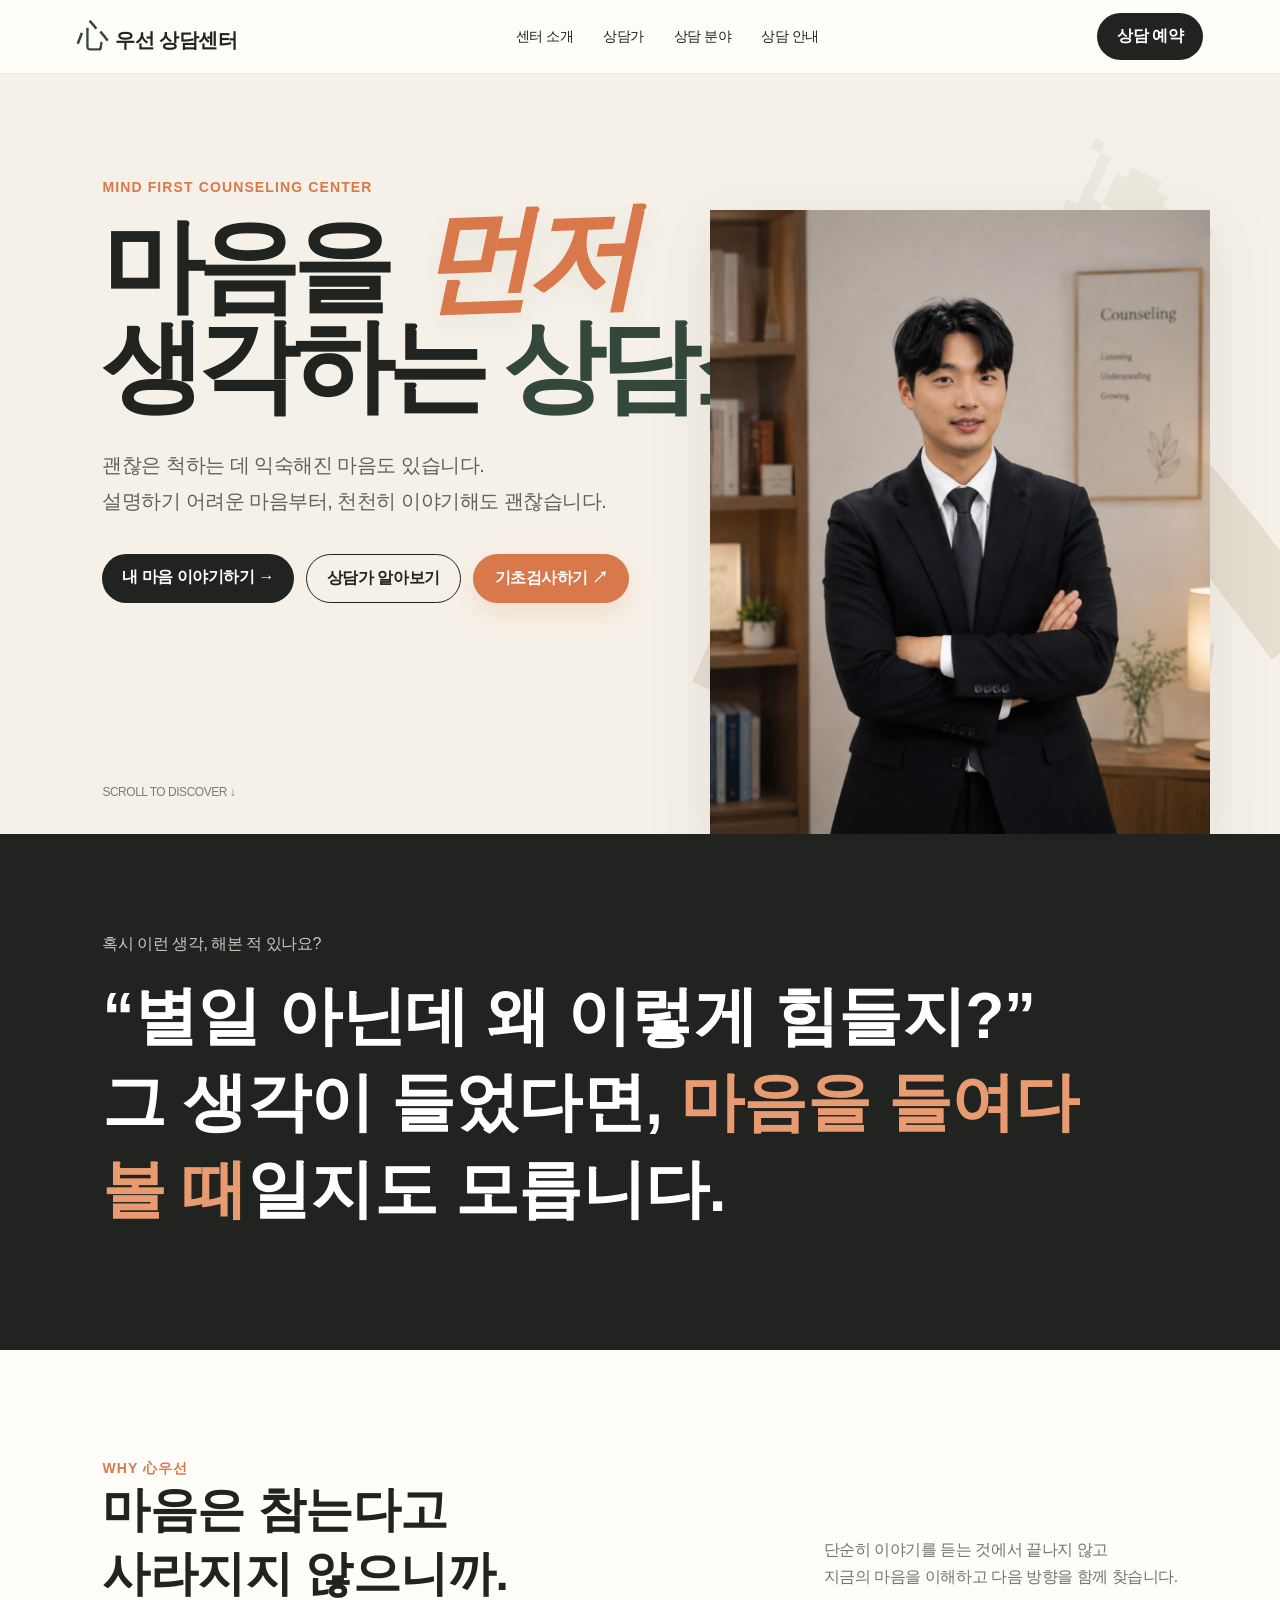
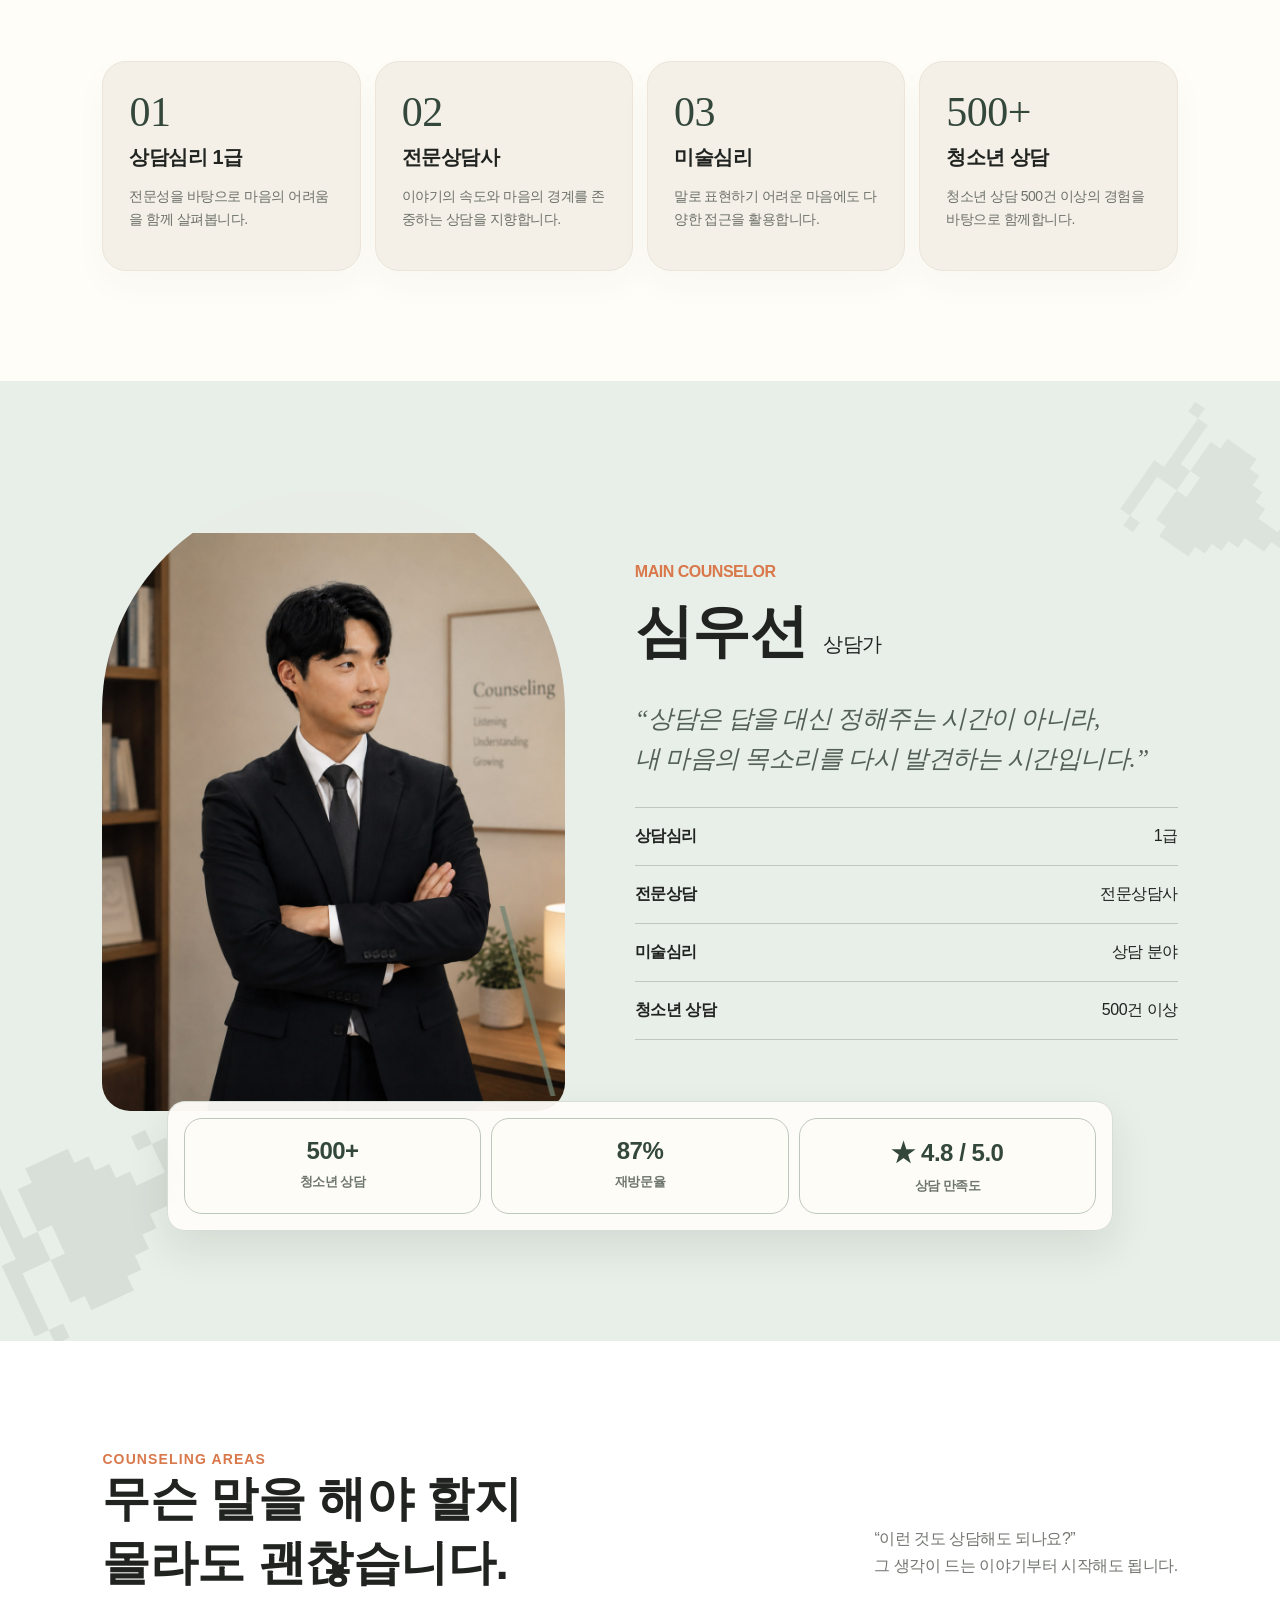
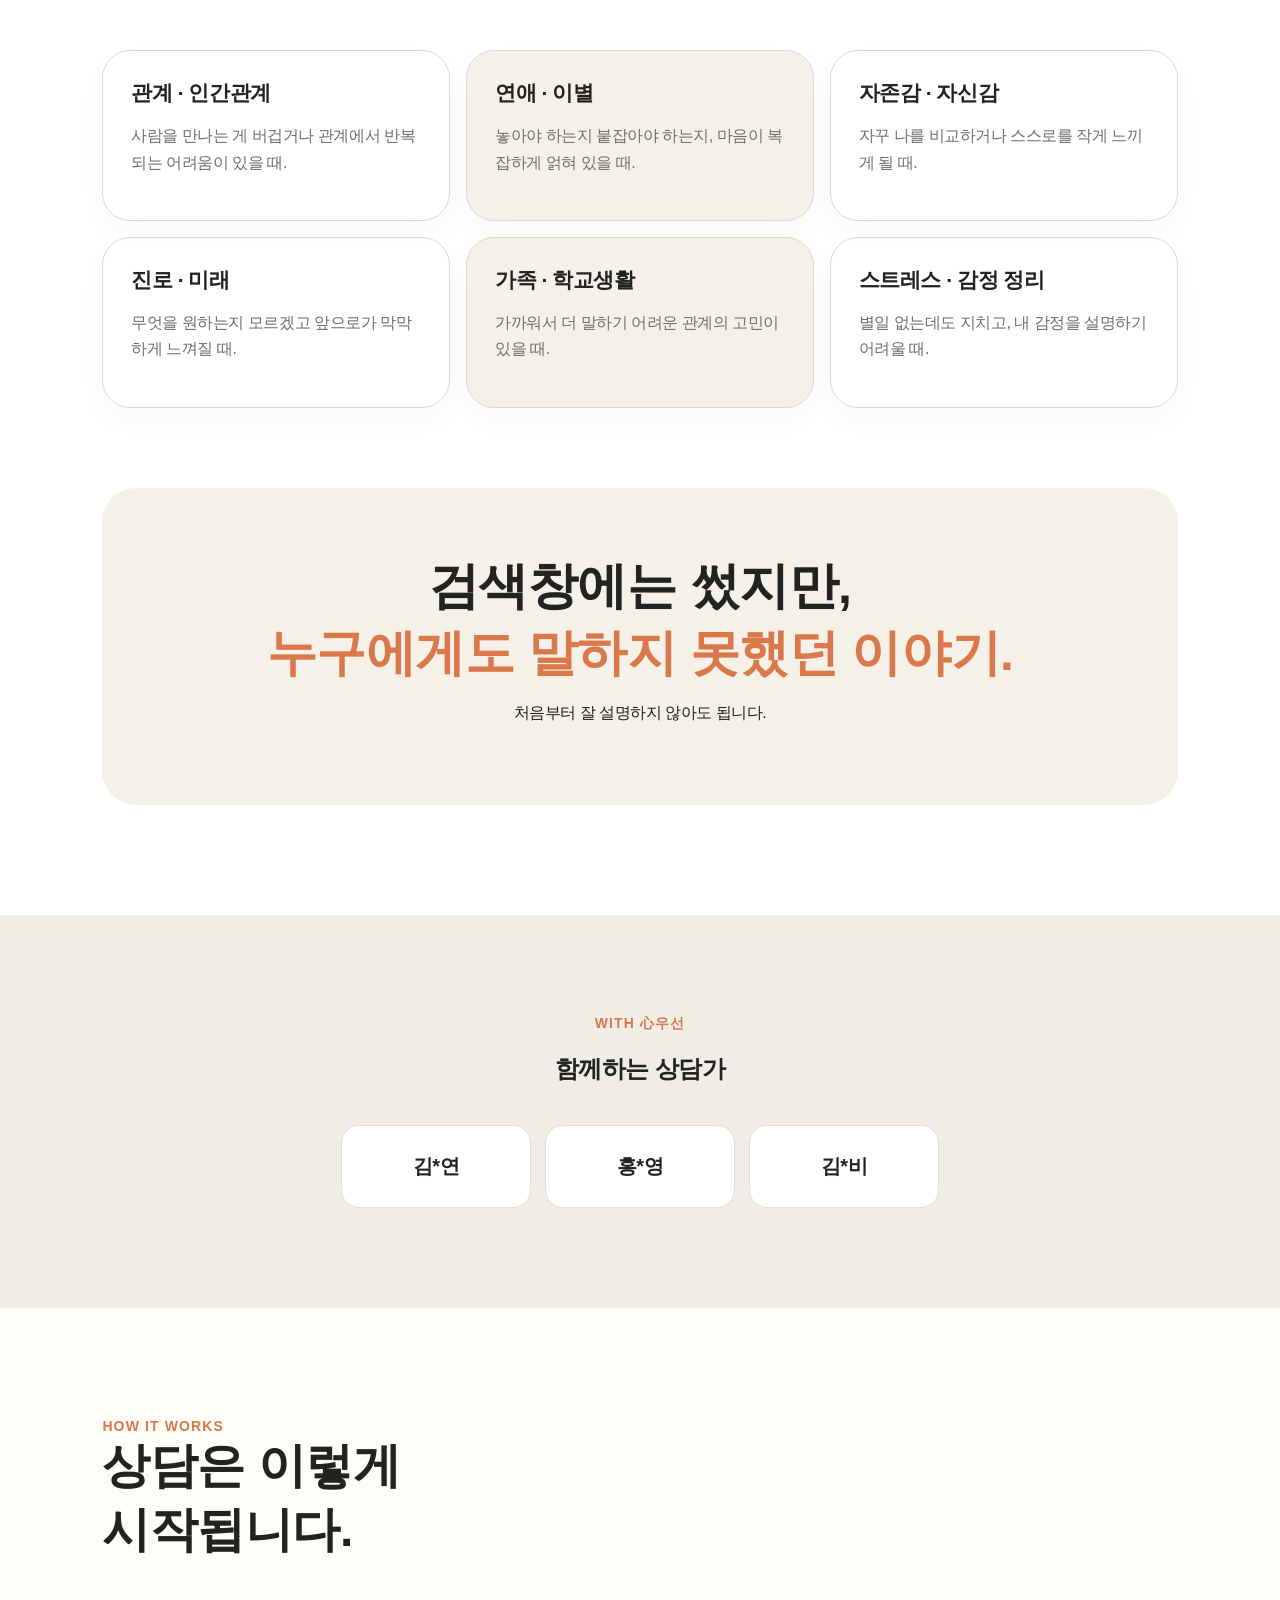
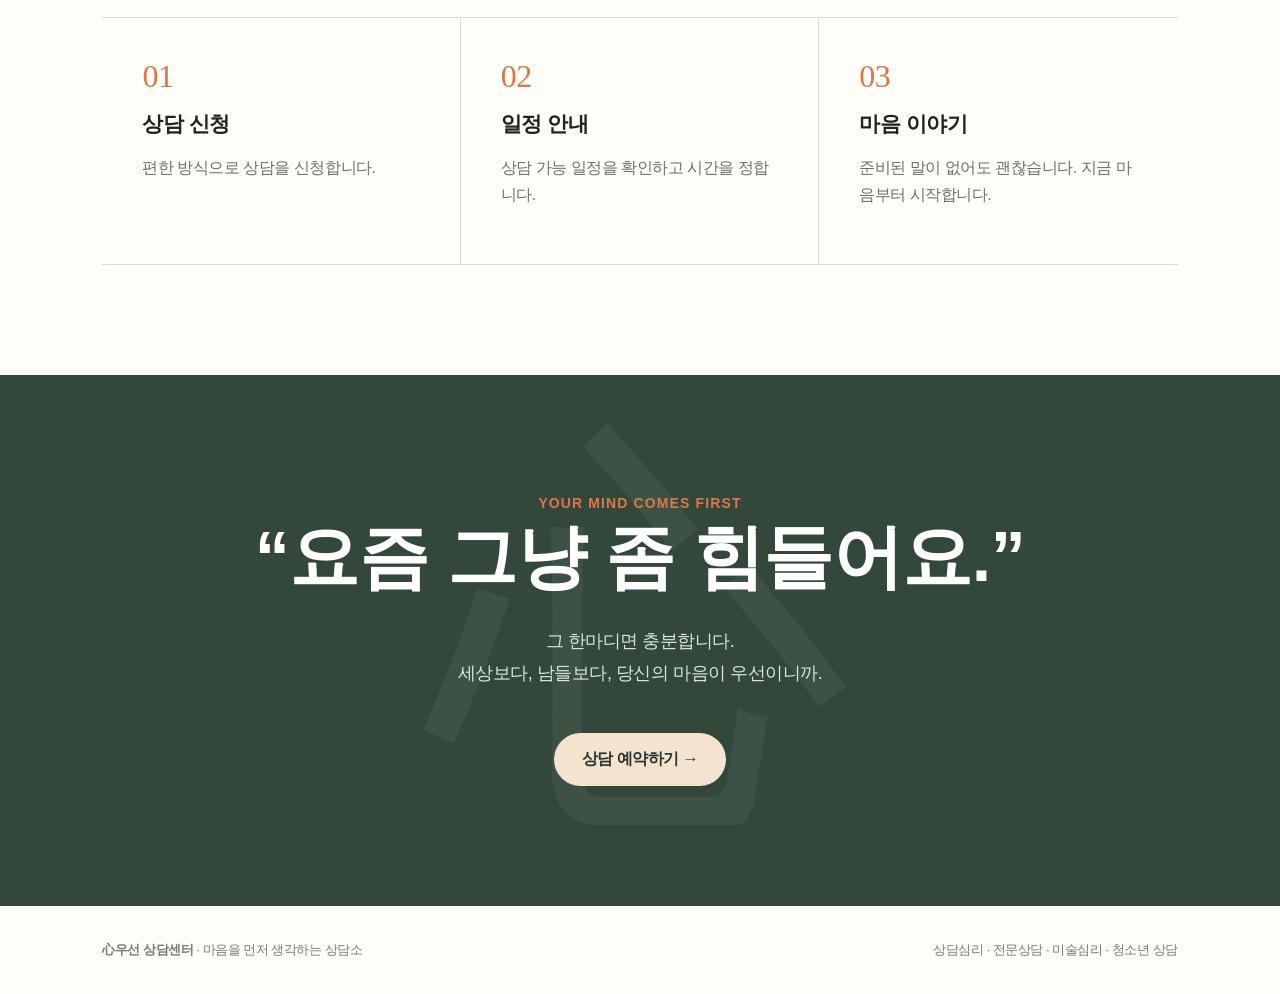
==== commit ae04a9a6: "Update index.html" ====
--- a/index.html
+++ b/index.html
@@ -3,7 +3,96 @@
 <head>
 <meta charset="utf-8"><meta name="viewport" content="width=device-width,initial-scale=1">
 <title>心우선 상담센터</title>
-<link rel="stylesheet" href="style.css"></head>
+<style>
+:root{--ink:#20231f;--green:#33483b;--sage:#a9b3a4;--cream:#f6f1e8;--paper:#fffdf8;--orange:#d9784b;--line:#ded8cd}
+*{box-sizing:border-box}html{scroll-behavior:smooth}body{margin:0;color:var(--ink);background:var(--paper);font-family:Pretendard,"Noto Sans KR","Malgun Gothic",sans-serif;letter-spacing:-.03em}
+a{text-decoration:none;color:inherit}.nav{height:74px;padding:0 6vw;display:flex;align-items:center;justify-content:space-between;position:sticky;top:0;z-index:20;background:#fffdf8eF;backdrop-filter:blur(14px);border-bottom:1px solid #eee9df}
+.logo{font-weight:800;font-size:20px}.logo em{font:32px Georgia,serif;color:var(--green);font-style:normal;margin-right:7px}.menu{display:flex;gap:30px;font-size:14px}.pill{background:var(--ink);color:#fff;padding:13px 20px;border-radius:999px;font-weight:700}
+.hero{min-height:760px;position:relative;overflow:hidden;padding:105px 8vw 70px;background:var(--cream)}
+.hero:after{content:"心";position:absolute;right:-2vw;bottom:-130px;font:600 600px Georgia,serif;color:#e6ded1;z-index:0}
+.hero>*{position:relative;z-index:1}.tiny{font-size:14px;font-weight:700;color:var(--orange);letter-spacing:.08em}.hero h1{font-size:clamp(54px,8vw,112px);line-height:.98;margin:20px 0 30px;max-width:950px;letter-spacing:-.07em}.hero h1 span{font-family:Georgia,serif;color:var(--green)}.hero p{font-size:20px;line-height:1.8;color:#5e625c;max-width:620px}.actions{display:flex;gap:12px;margin-top:35px;flex-wrap:wrap}.outline{border:1px solid var(--ink);padding:13px 20px;border-radius:999px;font-weight:700}
+.scroll{position:absolute;bottom:35px;left:8vw;font-size:12px;color:#7a7d77}
+.statement{background:var(--ink);color:white;padding:100px 8vw}.statement .small{color:#c8c9c4}.statement h2{font-size:clamp(35px,5vw,68px);line-height:1.35;max-width:1000px;margin:18px 0}.statement h2 i{font-style:normal;color:#e89a70}
+.section{padding:110px 8vw;max-width:1380px;margin:auto}.head{display:flex;justify-content:space-between;align-items:end;gap:30px;margin-bottom:55px}.head h2{font-size:48px;margin:0}.head p{color:#72756f;line-height:1.7}
+.reasons{display:grid;grid-template-columns:repeat(4,1fr);gap:14px}.reason{min-height:210px;padding:26px;border-radius:24px;background:#f4f0e8;border:1px solid #ebe5da;display:flex;flex-direction:column;justify-content:space-between}.reason .num{font:42px Georgia,serif;color:var(--green)}.reason b{font-size:20px}.reason p{color:#6d716a;line-height:1.6;font-size:14px}
+.profilewrap{background:#e8eee8;padding:110px 8vw}.profile{max-width:1200px;margin:auto;display:grid;grid-template-columns:.92fr 1.08fr;gap:70px;align-items:center}.photo{position:relative}.photo img{width:100%;height:620px;object-fit:cover;object-position:center 15%;border-radius:220px 220px 28px 28px;display:block}.badge{position:absolute;right:-28px;bottom:45px;width:145px;height:145px;border-radius:50%;background:var(--orange);color:white;display:flex;align-items:center;justify-content:center;text-align:center;font-weight:800;transform:rotate(8deg)}
+.bio .eyebrow{color:var(--orange);font-weight:800}.bio h2{font-size:58px;margin:12px 0 8px}.bio h2 small{font-size:20px;font-weight:500}.bio .quote{font:italic 25px/1.6 Georgia,serif;color:#536055;margin:28px 0}.credentials{border-top:1px solid #bdc8bd;margin-top:28px}.cred{display:flex;justify-content:space-between;padding:18px 0;border-bottom:1px solid #bdc8bd;gap:15px}.cred span:first-child{font-weight:800}
+.concern{background:#fff}.bubblegrid{display:grid;grid-template-columns:1fr 1fr 1fr;gap:16px}.bubble{border:1px solid var(--line);border-radius:28px;padding:28px;min-height:160px;transition:.2s}.bubble:hover{transform:translateY(-5px);border-color:#9aaa9c}.bubble:nth-child(2),.bubble:nth-child(5){background:var(--cream)}.bubble b{font-size:21px}.bubble p{line-height:1.65;color:#6c706a}
+.midquote{margin-top:80px;padding:65px 7%;border-radius:34px;background:var(--cream);text-align:center}.midquote h3{font-size:clamp(30px,4vw,50px);margin:0 0 15px}.midquote span{color:var(--orange)}
+.team{padding:100px 8vw;background:#f0ede6;text-align:center}.names{display:flex;justify-content:center;gap:14px;margin-top:40px;flex-wrap:wrap}.name{width:190px;background:white;padding:27px 15px;border-radius:18px;font-size:20px;font-weight:800;border:1px solid #e4ded3}
+.process{display:grid;grid-template-columns:repeat(3,1fr);gap:0;border-top:1px solid var(--line);border-bottom:1px solid var(--line)}.step{padding:40px;border-right:1px solid var(--line)}.step:last-child{border:0}.step strong{display:block;color:var(--orange);font:32px Georgia,serif;margin-bottom:15px}.step b{font-size:21px}.step p{color:#6d706b;line-height:1.7}
+.cta{padding:120px 8vw;text-align:center;background:var(--green);color:white;position:relative;overflow:hidden}.cta:before{content:"心";position:absolute;font:500 420px Georgia,serif;color:#ffffff0c;left:50%;top:50%;transform:translate(-50%,-50%)}.cta>*{position:relative}.cta h2{font-size:clamp(38px,6vw,70px);margin:0 0 20px}.cta p{font-size:18px;line-height:1.8;color:#dce3dd}.cta .pill{display:inline-block;background:#f4e4cf;color:#29372e;margin-top:25px;padding:16px 28px}
+footer{padding:35px 8vw;display:flex;justify-content:space-between;color:#777b75;font-size:13px}
+@media(max-width:850px){.menu{display:none}.hero{min-height:680px}.reasons,.bubblegrid,.process{grid-template-columns:1fr 1fr}.profile{grid-template-columns:1fr;gap:40px}.photo img{height:520px}.badge{right:5px}.head{display:block}.head h2{font-size:38px}.profilewrap{padding:80px 6vw}.bio h2{font-size:45px}}
+@media(max-width:560px){.reasons,.bubblegrid,.process{grid-template-columns:1fr}.step{border-right:0;border-bottom:1px solid var(--line)}.hero{padding:85px 6vw 60px}.hero p{font-size:17px}.section{padding:75px 6vw}.statement{padding:75px 6vw}.photo img{height:450px}.cred{display:block}.cred span{display:block;margin-bottom:5px}footer{display:block;line-height:1.8}}
+
+.profilewrap:before{content:"❧";position:absolute;left:-35px;bottom:-35px;font-size:250px;color:#647b6620;transform:rotate(-25deg)}
+.profilewrap:after{content:"❧";position:absolute;right:-25px;top:15px;font-size:190px;color:#647b6618;transform:rotate(35deg)}
+.profilewrap{position:relative;overflow:hidden}
+.profile{position:relative;z-index:2}
+.photo:after{content:"";position:absolute;right:-20px;bottom:15px;width:115px;height:190px;background:linear-gradient(75deg,transparent 48%,#718270 49%,#718270 51%,transparent 52%);opacity:.75}
+.hero:before{content:"❧";position:absolute;right:5%;top:55px;font-size:180px;color:#73816f14;transform:rotate(25deg)}
+.reason{box-shadow:0 14px 35px #2e392e08}
+.bubble{box-shadow:0 12px 28px #2e392e08}
+
+.hero-title .first-word{
+  display:inline-block;
+  margin-left:.08em;
+  font-size:1.13em;
+  line-height:.82;
+  font-family:"Segoe Print","Nanum Pen Script",cursive;
+  font-style:italic;
+  font-weight:900;
+  letter-spacing:-.08em;
+  color:#d9784b;
+  transform:rotate(-2deg) translateY(-.02em);
+  transform-origin:center;
+  text-shadow:0 8px 25px rgba(51,72,59,.08);
+}
+.hero-title span{font-family:inherit!important}
+.test-btn{
+  padding:13px 21px;border-radius:999px;background:#d9784b;color:#fff;
+  font-weight:800;border:1px solid #d9784b;box-shadow:0 10px 25px rgba(217,120,75,.16);
+  transition:.2s ease;
+}
+.test-btn:hover{transform:translateY(-2px);box-shadow:0 14px 30px rgba(217,120,75,.22)}
+
+
+.metrics{display:grid;grid-template-columns:repeat(3,1fr);gap:10px;margin:28px 0 30px}
+.metric{background:#fffdf8aa;border:1px solid #bdc8bd;border-radius:18px;padding:18px 12px;text-align:center}
+.metric strong{display:block;font-size:24px;color:#33483b;margin-bottom:7px}
+.metric span{font-size:13px;color:#6d756d;font-weight:700}
+@media(max-width:560px){.metrics{grid-template-columns:1fr}.metric{padding:15px}}
+
+/* Final counselor-card placement */
+.profile{position:relative;padding-bottom:120px}
+.profilebox{align-self:center}
+.profile .metrics{position:absolute;left:6%;right:6%;bottom:0;margin:0;background:#fffdf9f2;border:1px solid #d7ded5;border-radius:18px;padding:16px;box-shadow:0 18px 40px rgba(36,55,43,.10)}
+@media(max-width:760px){
+  .profile{padding-bottom:0}
+  .profile .metrics{position:static;margin-top:25px}
+}
+
+.hero{grid-template-columns:1.05fr .95fr!important}
+.hero .hero-main-photo{
+  position:absolute;right:5.5vw;bottom:0;width:min(39vw,610px);height:88%;
+  object-fit:contain;object-position:center bottom;z-index:1;
+  filter:drop-shadow(0 18px 30px rgba(35,42,36,.10));
+}
+.hero .copy{max-width:58%;z-index:3}
+@media(max-width:850px){
+  .hero .copy{max-width:100%}
+  .hero .hero-main-photo{position:relative;right:auto;bottom:auto;width:100%;height:480px;object-fit:contain;margin-top:30px}
+}
+
+
+.profile .photo img,.profile img{
+  object-fit:contain!important;
+  object-position:center bottom!important;
+  background:#e8eee7;
+}
+
+</style></head>
 <body>
 <nav class="nav"><div class="logo"><em>心</em>우선 상담센터</div><div class="menu"><a href="#about">센터 소개</a><a href="#counselor">상담가</a><a href="#areas">상담 분야</a><a href="#guide">상담 안내</a></div><a class="pill" href="#contact">상담 예약</a></nav>
 
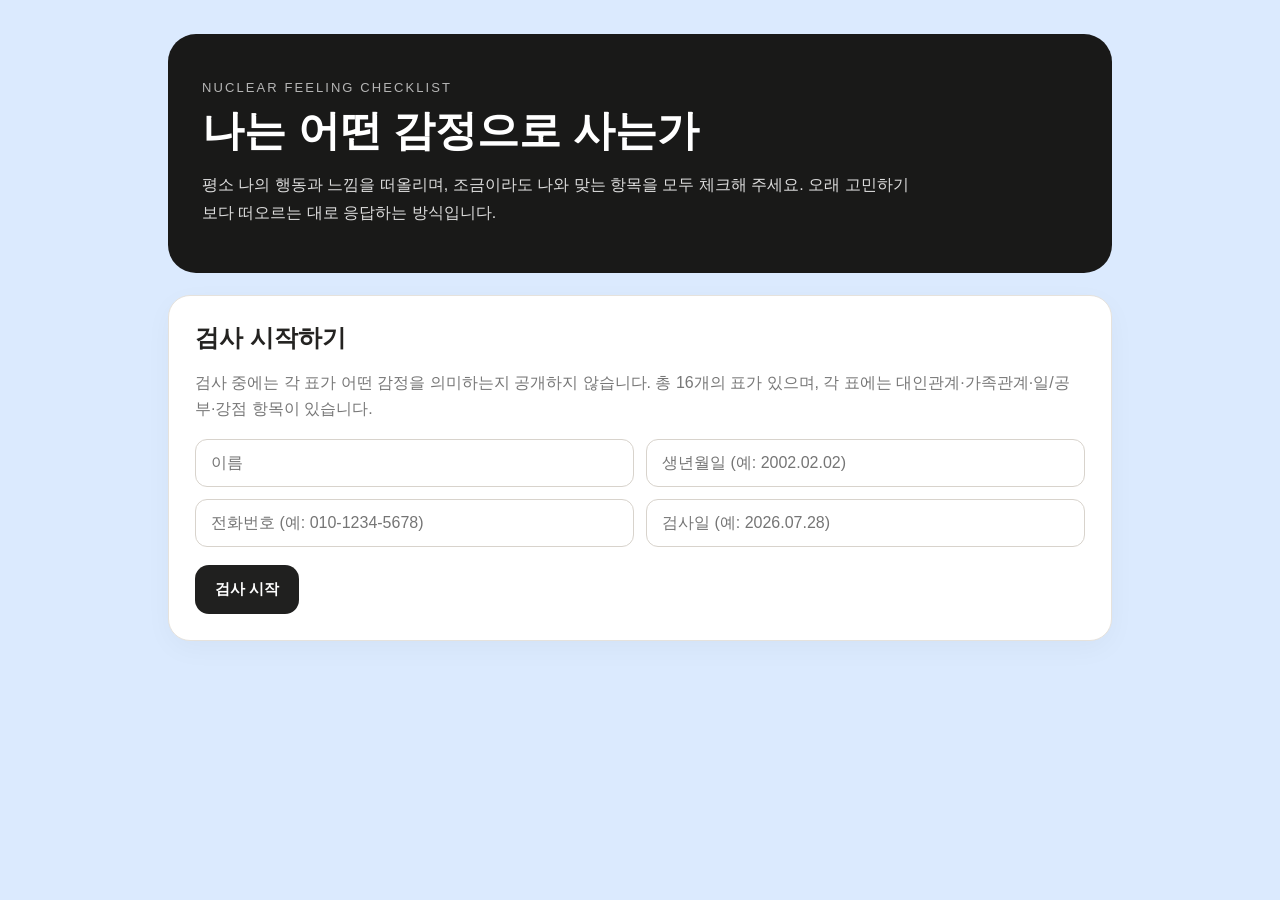
==== commit 86bf90c4: "Update index.html" ====
--- a/index.html
+++ b/index.html
@@ -1,139 +1,348 @@
 <!doctype html>
 <html lang="ko">
 <head>
-<meta charset="utf-8"><meta name="viewport" content="width=device-width,initial-scale=1">
-<title>心우선 상담센터</title>
+<meta charset="utf-8">
+<meta name="viewport" content="width=device-width,initial-scale=1">
+<title>핵심감정 검사</title>
 <style>
-:root{--ink:#20231f;--green:#33483b;--sage:#a9b3a4;--cream:#f6f1e8;--paper:#fffdf8;--orange:#d9784b;--line:#ded8cd}
-*{box-sizing:border-box}html{scroll-behavior:smooth}body{margin:0;color:var(--ink);background:var(--paper);font-family:Pretendard,"Noto Sans KR","Malgun Gothic",sans-serif;letter-spacing:-.03em}
-a{text-decoration:none;color:inherit}.nav{height:74px;padding:0 6vw;display:flex;align-items:center;justify-content:space-between;position:sticky;top:0;z-index:20;background:#fffdf8eF;backdrop-filter:blur(14px);border-bottom:1px solid #eee9df}
-.logo{font-weight:800;font-size:20px}.logo em{font:32px Georgia,serif;color:var(--green);font-style:normal;margin-right:7px}.menu{display:flex;gap:30px;font-size:14px}.pill{background:var(--ink);color:#fff;padding:13px 20px;border-radius:999px;font-weight:700}
-.hero{min-height:760px;position:relative;overflow:hidden;padding:105px 8vw 70px;background:var(--cream)}
-.hero:after{content:"心";position:absolute;right:-2vw;bottom:-130px;font:600 600px Georgia,serif;color:#e6ded1;z-index:0}
-.hero>*{position:relative;z-index:1}.tiny{font-size:14px;font-weight:700;color:var(--orange);letter-spacing:.08em}.hero h1{font-size:clamp(54px,8vw,112px);line-height:.98;margin:20px 0 30px;max-width:950px;letter-spacing:-.07em}.hero h1 span{font-family:Georgia,serif;color:var(--green)}.hero p{font-size:20px;line-height:1.8;color:#5e625c;max-width:620px}.actions{display:flex;gap:12px;margin-top:35px;flex-wrap:wrap}.outline{border:1px solid var(--ink);padding:13px 20px;border-radius:999px;font-weight:700}
-.scroll{position:absolute;bottom:35px;left:8vw;font-size:12px;color:#7a7d77}
-.statement{background:var(--ink);color:white;padding:100px 8vw}.statement .small{color:#c8c9c4}.statement h2{font-size:clamp(35px,5vw,68px);line-height:1.35;max-width:1000px;margin:18px 0}.statement h2 i{font-style:normal;color:#e89a70}
-.section{padding:110px 8vw;max-width:1380px;margin:auto}.head{display:flex;justify-content:space-between;align-items:end;gap:30px;margin-bottom:55px}.head h2{font-size:48px;margin:0}.head p{color:#72756f;line-height:1.7}
-.reasons{display:grid;grid-template-columns:repeat(4,1fr);gap:14px}.reason{min-height:210px;padding:26px;border-radius:24px;background:#f4f0e8;border:1px solid #ebe5da;display:flex;flex-direction:column;justify-content:space-between}.reason .num{font:42px Georgia,serif;color:var(--green)}.reason b{font-size:20px}.reason p{color:#6d716a;line-height:1.6;font-size:14px}
-.profilewrap{background:#e8eee8;padding:110px 8vw}.profile{max-width:1200px;margin:auto;display:grid;grid-template-columns:.92fr 1.08fr;gap:70px;align-items:center}.photo{position:relative}.photo img{width:100%;height:620px;object-fit:cover;object-position:center 15%;border-radius:220px 220px 28px 28px;display:block}.badge{position:absolute;right:-28px;bottom:45px;width:145px;height:145px;border-radius:50%;background:var(--orange);color:white;display:flex;align-items:center;justify-content:center;text-align:center;font-weight:800;transform:rotate(8deg)}
-.bio .eyebrow{color:var(--orange);font-weight:800}.bio h2{font-size:58px;margin:12px 0 8px}.bio h2 small{font-size:20px;font-weight:500}.bio .quote{font:italic 25px/1.6 Georgia,serif;color:#536055;margin:28px 0}.credentials{border-top:1px solid #bdc8bd;margin-top:28px}.cred{display:flex;justify-content:space-between;padding:18px 0;border-bottom:1px solid #bdc8bd;gap:15px}.cred span:first-child{font-weight:800}
-.concern{background:#fff}.bubblegrid{display:grid;grid-template-columns:1fr 1fr 1fr;gap:16px}.bubble{border:1px solid var(--line);border-radius:28px;padding:28px;min-height:160px;transition:.2s}.bubble:hover{transform:translateY(-5px);border-color:#9aaa9c}.bubble:nth-child(2),.bubble:nth-child(5){background:var(--cream)}.bubble b{font-size:21px}.bubble p{line-height:1.65;color:#6c706a}
-.midquote{margin-top:80px;padding:65px 7%;border-radius:34px;background:var(--cream);text-align:center}.midquote h3{font-size:clamp(30px,4vw,50px);margin:0 0 15px}.midquote span{color:var(--orange)}
-.team{padding:100px 8vw;background:#f0ede6;text-align:center}.names{display:flex;justify-content:center;gap:14px;margin-top:40px;flex-wrap:wrap}.name{width:190px;background:white;padding:27px 15px;border-radius:18px;font-size:20px;font-weight:800;border:1px solid #e4ded3}
-.process{display:grid;grid-template-columns:repeat(3,1fr);gap:0;border-top:1px solid var(--line);border-bottom:1px solid var(--line)}.step{padding:40px;border-right:1px solid var(--line)}.step:last-child{border:0}.step strong{display:block;color:var(--orange);font:32px Georgia,serif;margin-bottom:15px}.step b{font-size:21px}.step p{color:#6d706b;line-height:1.7}
-.cta{padding:120px 8vw;text-align:center;background:var(--green);color:white;position:relative;overflow:hidden}.cta:before{content:"心";position:absolute;font:500 420px Georgia,serif;color:#ffffff0c;left:50%;top:50%;transform:translate(-50%,-50%)}.cta>*{position:relative}.cta h2{font-size:clamp(38px,6vw,70px);margin:0 0 20px}.cta p{font-size:18px;line-height:1.8;color:#dce3dd}.cta .pill{display:inline-block;background:#f4e4cf;color:#29372e;margin-top:25px;padding:16px 28px}
-footer{padding:35px 8vw;display:flex;justify-content:space-between;color:#777b75;font-size:13px}
-@media(max-width:850px){.menu{display:none}.hero{min-height:680px}.reasons,.bubblegrid,.process{grid-template-columns:1fr 1fr}.profile{grid-template-columns:1fr;gap:40px}.photo img{height:520px}.badge{right:5px}.head{display:block}.head h2{font-size:38px}.profilewrap{padding:80px 6vw}.bio h2{font-size:45px}}
-@media(max-width:560px){.reasons,.bubblegrid,.process{grid-template-columns:1fr}.step{border-right:0;border-bottom:1px solid var(--line)}.hero{padding:85px 6vw 60px}.hero p{font-size:17px}.section{padding:75px 6vw}.statement{padding:75px 6vw}.photo img{height:450px}.cred{display:block}.cred span{display:block;margin-bottom:5px}footer{display:block;line-height:1.8}}
-
-.profilewrap:before{content:"❧";position:absolute;left:-35px;bottom:-35px;font-size:250px;color:#647b6620;transform:rotate(-25deg)}
-.profilewrap:after{content:"❧";position:absolute;right:-25px;top:15px;font-size:190px;color:#647b6618;transform:rotate(35deg)}
-.profilewrap{position:relative;overflow:hidden}
-.profile{position:relative;z-index:2}
-.photo:after{content:"";position:absolute;right:-20px;bottom:15px;width:115px;height:190px;background:linear-gradient(75deg,transparent 48%,#718270 49%,#718270 51%,transparent 52%);opacity:.75}
-.hero:before{content:"❧";position:absolute;right:5%;top:55px;font-size:180px;color:#73816f14;transform:rotate(25deg)}
-.reason{box-shadow:0 14px 35px #2e392e08}
-.bubble{box-shadow:0 12px 28px #2e392e08}
-
-.hero-title .first-word{
-  display:inline-block;
-  margin-left:.08em;
-  font-size:1.13em;
-  line-height:.82;
-  font-family:"Segoe Print","Nanum Pen Script",cursive;
-  font-style:italic;
-  font-weight:900;
-  letter-spacing:-.08em;
-  color:#d9784b;
-  transform:rotate(-2deg) translateY(-.02em);
-  transform-origin:center;
-  text-shadow:0 8px 25px rgba(51,72,59,.08);
-}
-.hero-title span{font-family:inherit!important}
-.test-btn{
-  padding:13px 21px;border-radius:999px;background:#d9784b;color:#fff;
-  font-weight:800;border:1px solid #d9784b;box-shadow:0 10px 25px rgba(217,120,75,.16);
-  transition:.2s ease;
-}
-.test-btn:hover{transform:translateY(-2px);box-shadow:0 14px 30px rgba(217,120,75,.22)}
-
-
-.metrics{display:grid;grid-template-columns:repeat(3,1fr);gap:10px;margin:28px 0 30px}
-.metric{background:#fffdf8aa;border:1px solid #bdc8bd;border-radius:18px;padding:18px 12px;text-align:center}
-.metric strong{display:block;font-size:24px;color:#33483b;margin-bottom:7px}
-.metric span{font-size:13px;color:#6d756d;font-weight:700}
-@media(max-width:560px){.metrics{grid-template-columns:1fr}.metric{padding:15px}}
-
-/* Final counselor-card placement */
-.profile{position:relative;padding-bottom:120px}
-.profilebox{align-self:center}
-.profile .metrics{position:absolute;left:6%;right:6%;bottom:0;margin:0;background:#fffdf9f2;border:1px solid #d7ded5;border-radius:18px;padding:16px;box-shadow:0 18px 40px rgba(36,55,43,.10)}
-@media(max-width:760px){
-  .profile{padding-bottom:0}
-  .profile .metrics{position:static;margin-top:25px}
-}
-
-.hero{grid-template-columns:1.05fr .95fr!important}
-.hero .hero-main-photo{
-  position:absolute;right:5.5vw;bottom:0;width:min(39vw,610px);height:88%;
-  object-fit:contain;object-position:center bottom;z-index:1;
-  filter:drop-shadow(0 18px 30px rgba(35,42,36,.10));
-}
-.hero .copy{max-width:58%;z-index:3}
-@media(max-width:850px){
-  .hero .copy{max-width:100%}
-  .hero .hero-main-photo{position:relative;right:auto;bottom:auto;width:100%;height:480px;object-fit:contain;margin-top:30px}
-}
-
-
-.profile .photo img,.profile img{
-  object-fit:contain!important;
-  object-position:center bottom!important;
-  background:#e8eee7;
-}
-
-</style></head>
+*{box-sizing:border-box} body{margin:0;font-family:Pretendard,"Noto Sans KR","Malgun Gothic",sans-serif;background:#dbeafe;color:#242321}
+.wrap{max-width:980px;margin:auto;padding:34px 18px 80px}.hero{background:#191918;color:#fff;border-radius:28px;padding:46px 34px;margin-bottom:22px}
+.eyebrow{font-size:13px;letter-spacing:.16em;opacity:.68}.hero h1{font-size:42px;margin:8px 0 12px}.hero p{line-height:1.75;color:#ddd;margin:0;max-width:720px}
+.card{background:#fff;border:1px solid #e6e2dc;border-radius:22px;padding:26px;margin:16px 0;box-shadow:0 8px 28px rgba(0,0,0,.035)}
+h2{margin:0 0 16px;font-size:24px} .muted{color:#777;line-height:1.65}.field{display:grid;grid-template-columns:1fr 1fr;gap:12px}
+input[type=text]{width:100%;padding:14px 15px;border:1px solid #d8d3cc;border-radius:12px;font-size:16px}
+textarea{width:100%;min-height:105px;padding:14px 15px;border:1px solid #d8d3cc;border-radius:12px;font:inherit;resize:vertical;margin:7px 0 15px}
+button{border:0;border-radius:14px;padding:15px 20px;font-weight:700;font-size:15px;cursor:pointer}
+.primary{background:#20201f;color:white}.secondary{background:#ece9e3;color:#222}.actions{display:flex;gap:10px;flex-wrap:wrap;margin-top:18px}
+.progress{height:8px;background:#e8e4de;border-radius:99px;overflow:hidden;margin:18px 0}.progress>div{height:100%;background:#222;width:0}
+.test-card{display:none}.test-card.active{display:block}.table{display:grid;grid-template-columns:repeat(2,1fr);gap:14px}
+.area{border:1px solid #e7e3dd;border-radius:16px;padding:15px}.area h3{margin:0 0 10px;font-size:15px}
+.choice{display:flex;align-items:flex-start;gap:10px;padding:10px 8px;border-radius:10px;line-height:1.45}.choice:hover{background:#f7f5f1}
+.choice input{margin-top:3px;transform:scale(1.2)}.step{font-size:13px;color:#888;margin-bottom:6px}
+#result{display:none}.result-head{padding:34px;background:#222;color:#fff;border-radius:22px}.result-head h2{font-size:32px;margin:4px 0}
+.rank-grid{display:grid;grid-template-columns:1fr 1fr;gap:14px;margin-top:18px}.rank{padding:18px;border-radius:16px;background:#f5f3ef}
+.rank b{font-size:24px}.bars{margin-top:18px}.barrow{display:grid;grid-template-columns:75px 1fr 38px;gap:10px;align-items:center;margin:8px 0}
+.track{height:10px;background:#ece8e2;border-radius:99px;overflow:hidden}.fill{height:100%;background:#282827;border-radius:99px}
+.section{margin-top:24px}.section h3{font-size:18px;margin:0 0 9px}.section p{line-height:1.75;margin:0;color:#4d4b48}
+.area-scores{display:grid;grid-template-columns:repeat(4,1fr);gap:8px;margin:15px 0}.scorebox{padding:12px;background:#f5f3ef;border-radius:12px;text-align:center}
+.scorebox strong{display:block;font-size:22px;margin-top:4px}.notice{font-size:13px;line-height:1.7;color:#777;background:#f6f4f0;padding:15px;border-radius:12px;margin-top:24px}
+.hide{display:none!important}
+@media(max-width:650px){.hero h1{font-size:34px}.field,.table,.rank-grid{grid-template-columns:1fr}.area-scores{grid-template-columns:1fr 1fr}.card{padding:19px}.hero{padding:34px 24px}}
+@media print{body{background:white}.wrap{max-width:none;padding:0}.no-print,#intro,#test{display:none!important}#result{display:block!important}.card{box-shadow:none;break-inside:avoid}.result-head{-webkit-print-color-adjust:exact;print-color-adjust:exact}}
+</style>
+</head>
 <body>
-<nav class="nav"><div class="logo"><em>心</em>우선 상담센터</div><div class="menu"><a href="#about">센터 소개</a><a href="#counselor">상담가</a><a href="#areas">상담 분야</a><a href="#guide">상담 안내</a></div><a class="pill" href="#contact">상담 예약</a></nav>
-
-<header class="hero">
-<div class="tiny">MIND FIRST COUNSELING CENTER</div>
-<h1 class="hero-title">마음을 <strong class="first-word">먼저</strong><br>생각하는 <span>상담소</span></h1>
-<p>괜찮은 척하는 데 익숙해진 마음도 있습니다.<br>설명하기 어려운 마음부터, 천천히 이야기해도 괜찮습니다.</p>
-<div class="actions"><a class="pill" href="#contact">내 마음 이야기하기 →</a><a class="outline" href="#counselor">상담가 알아보기</a><a class="test-btn" href="basic-test.html">기초검사하기 ↗</a></div>
-<div class="scroll">SCROLL TO DISCOVER ↓</div>
-<img class="hero-main-photo" src="[data-uri]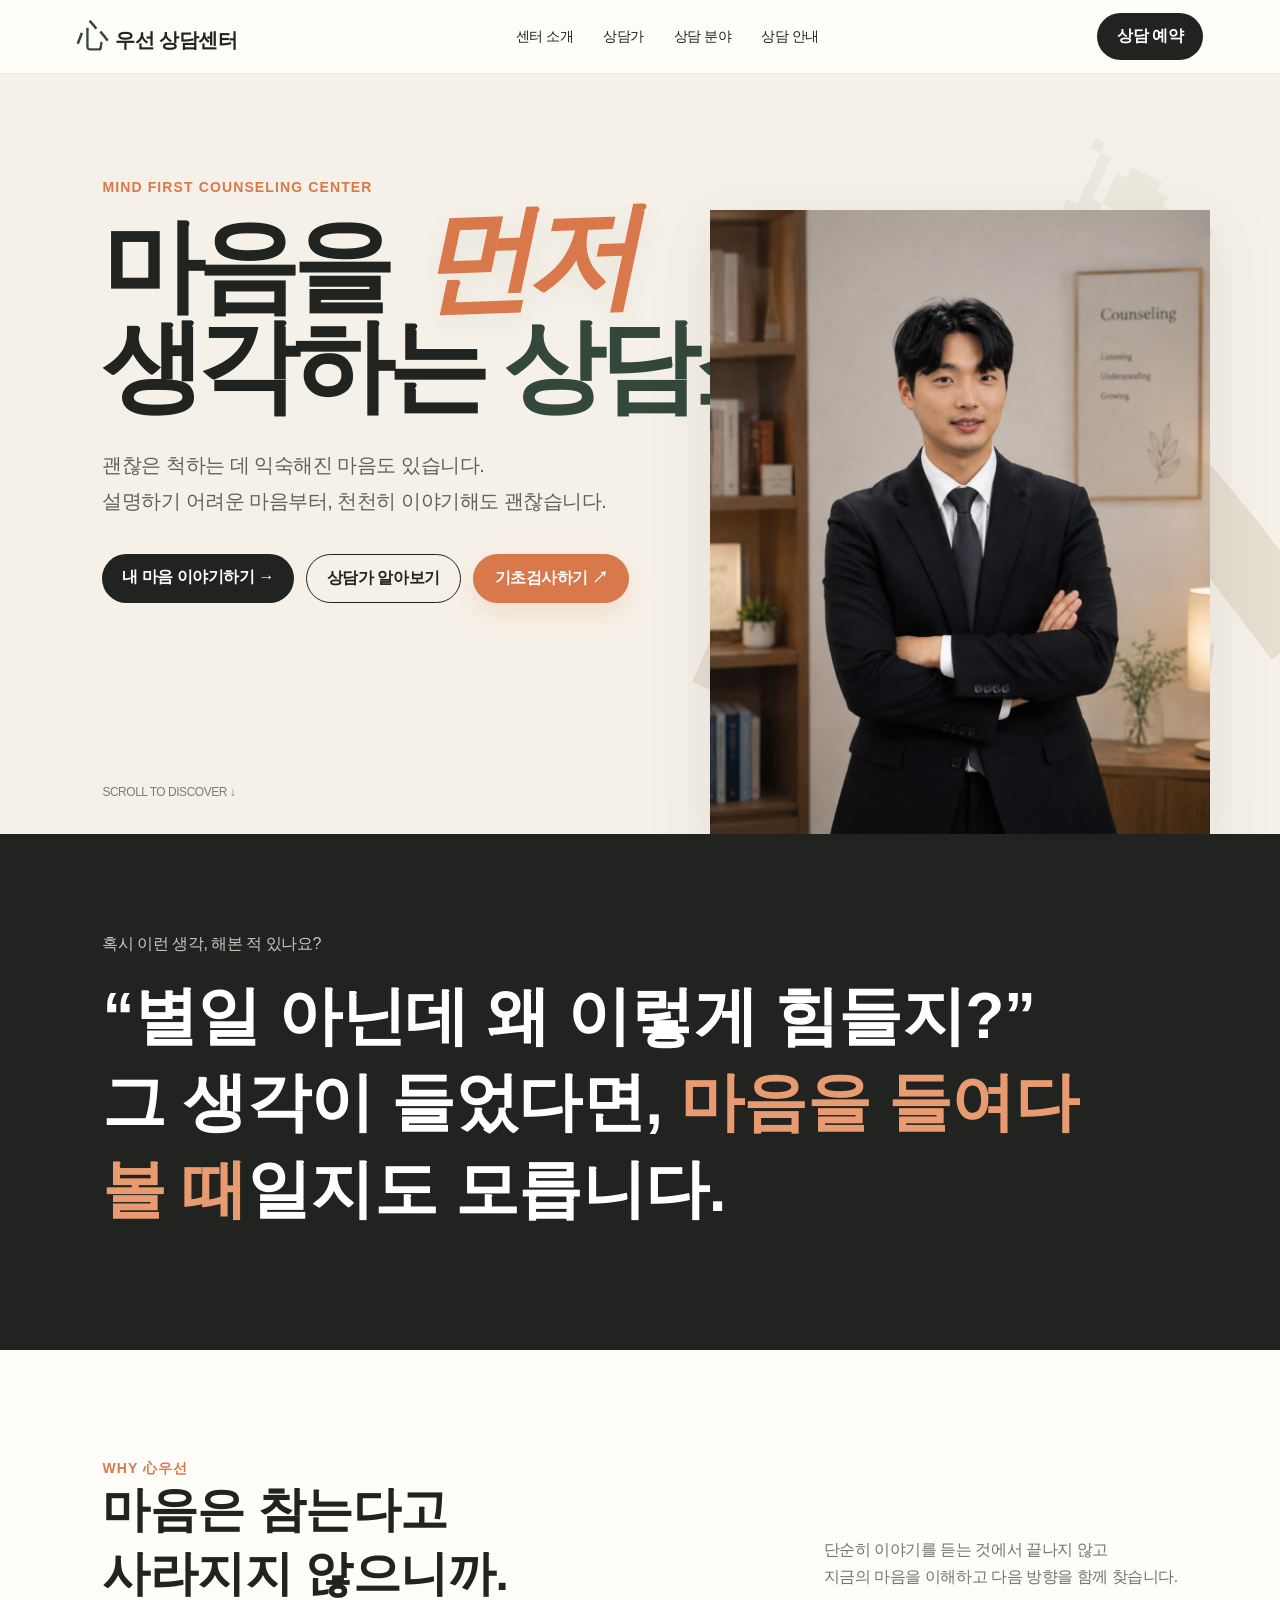
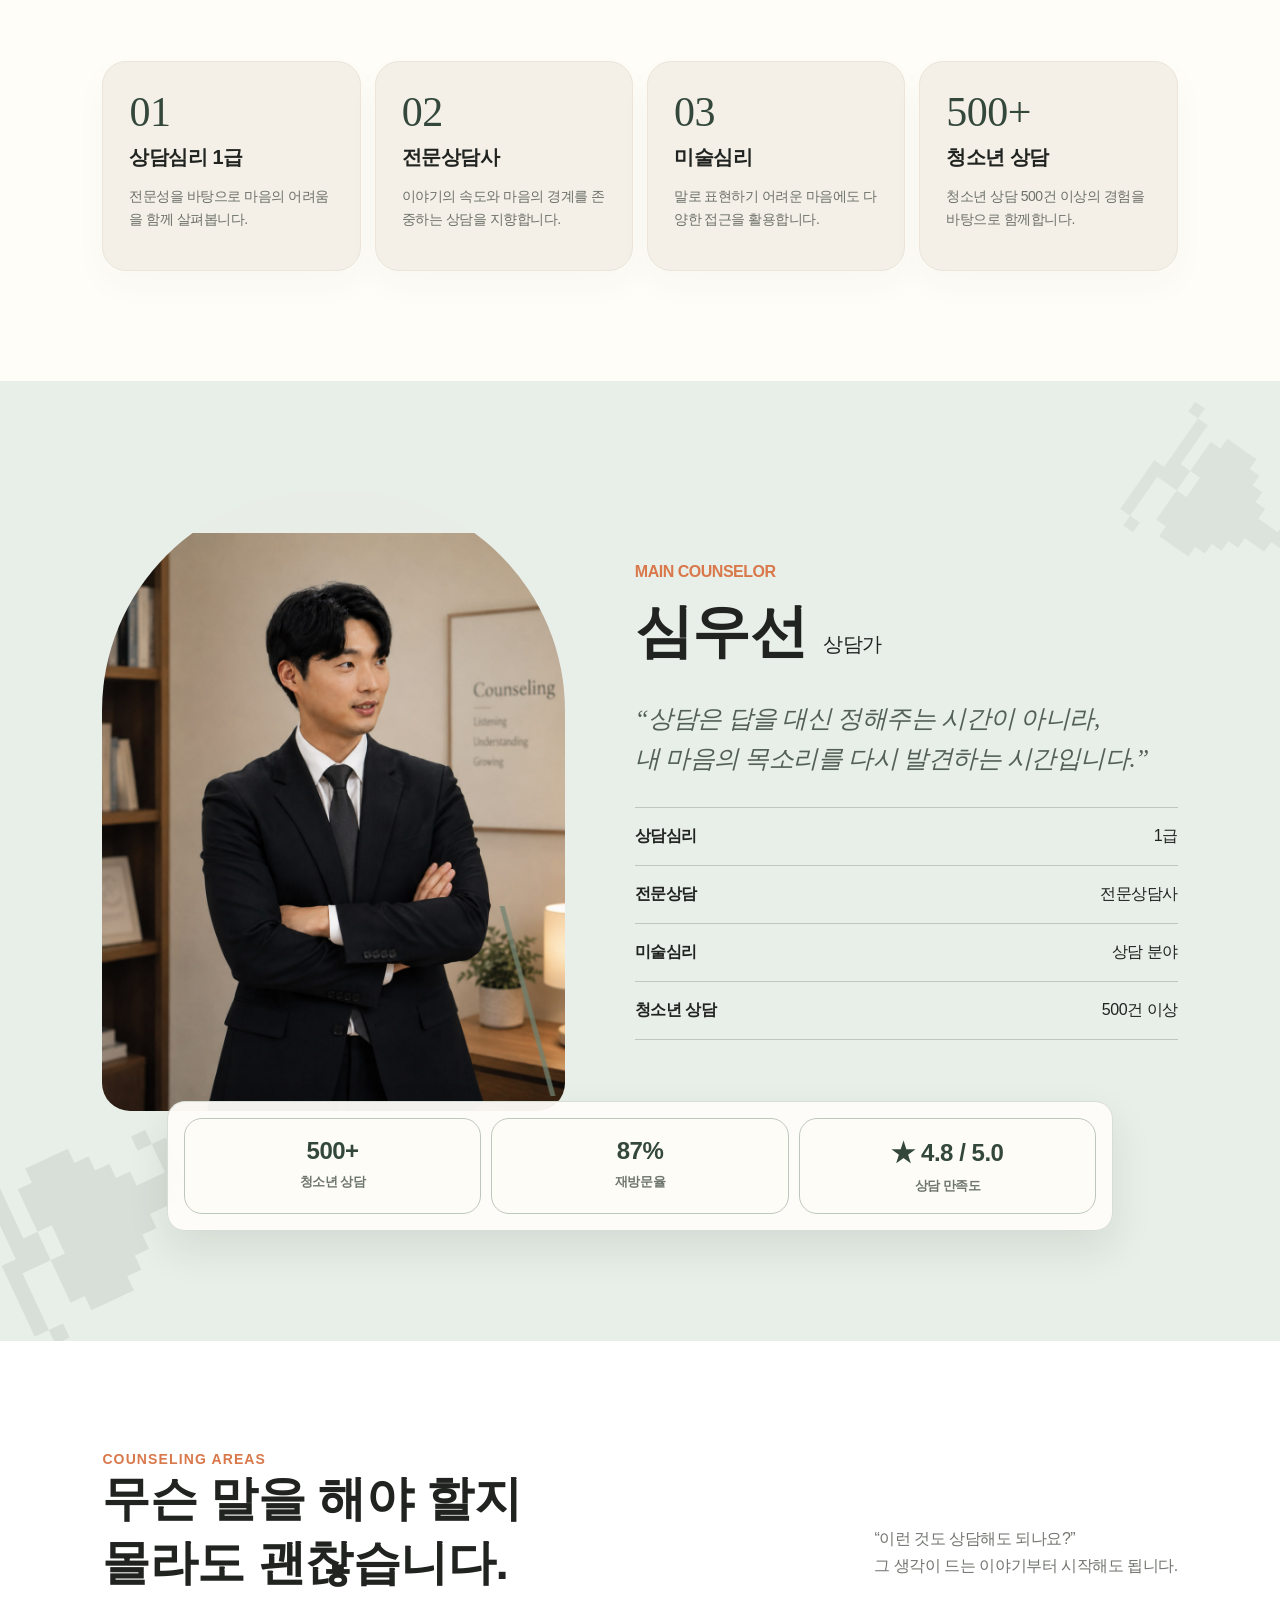
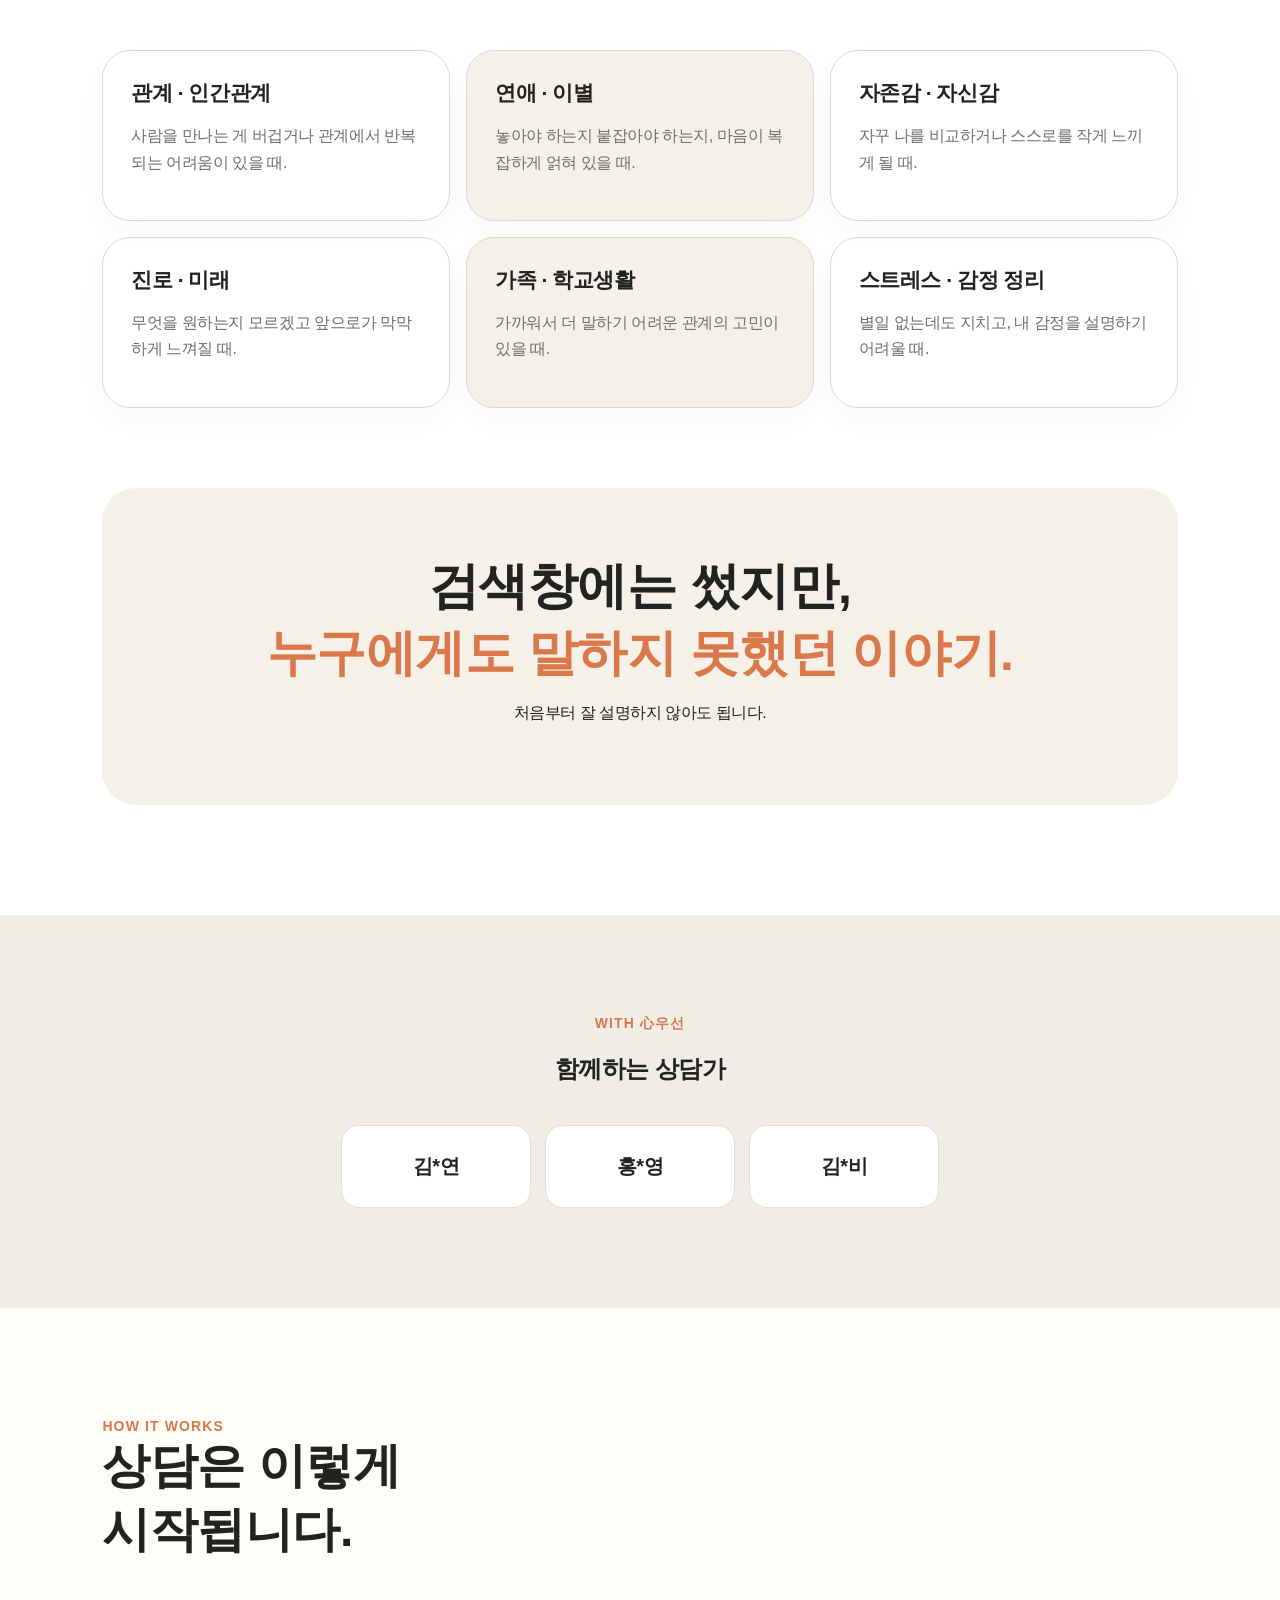
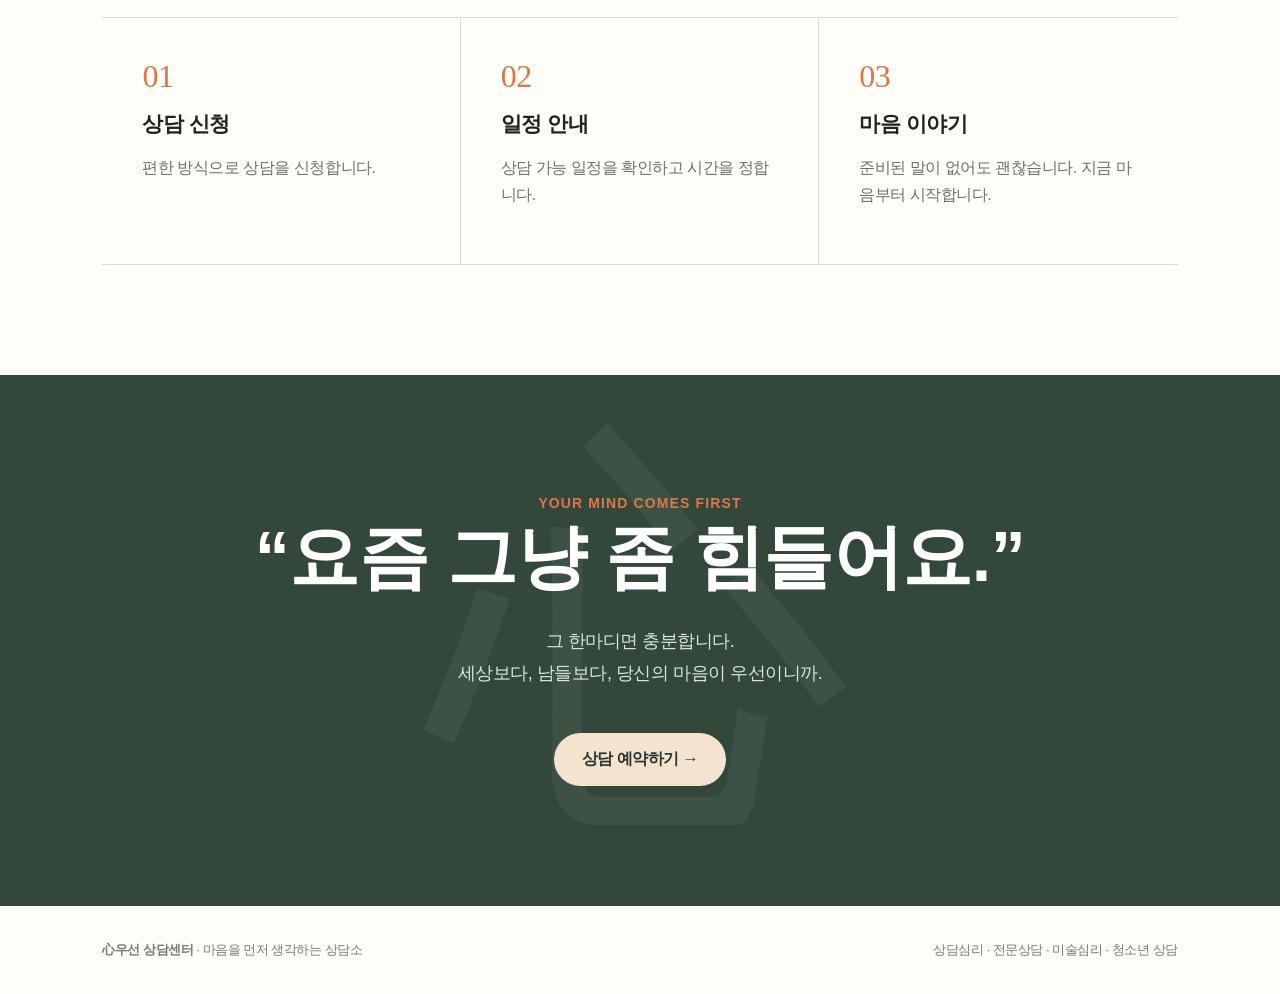
==== commit 35b16151: "Update index.html" ====
--- a/index.html
+++ b/index.html
@@ -1,348 +1,139 @@
 <!doctype html>
 <html lang="ko">
 <head>
-<meta charset="utf-8">
-<meta name="viewport" content="width=device-width,initial-scale=1">
-<title>핵심감정 검사</title>
+<meta charset="utf-8"><meta name="viewport" content="width=device-width,initial-scale=1">
+<title>心우선 상담센터</title>
 <style>
-*{box-sizing:border-box} body{margin:0;font-family:Pretendard,"Noto Sans KR","Malgun Gothic",sans-serif;background:#dbeafe;color:#242321}
-.wrap{max-width:980px;margin:auto;padding:34px 18px 80px}.hero{background:#191918;color:#fff;border-radius:28px;padding:46px 34px;margin-bottom:22px}
-.eyebrow{font-size:13px;letter-spacing:.16em;opacity:.68}.hero h1{font-size:42px;margin:8px 0 12px}.hero p{line-height:1.75;color:#ddd;margin:0;max-width:720px}
-.card{background:#fff;border:1px solid #e6e2dc;border-radius:22px;padding:26px;margin:16px 0;box-shadow:0 8px 28px rgba(0,0,0,.035)}
-h2{margin:0 0 16px;font-size:24px} .muted{color:#777;line-height:1.65}.field{display:grid;grid-template-columns:1fr 1fr;gap:12px}
-input[type=text]{width:100%;padding:14px 15px;border:1px solid #d8d3cc;border-radius:12px;font-size:16px}
-textarea{width:100%;min-height:105px;padding:14px 15px;border:1px solid #d8d3cc;border-radius:12px;font:inherit;resize:vertical;margin:7px 0 15px}
-button{border:0;border-radius:14px;padding:15px 20px;font-weight:700;font-size:15px;cursor:pointer}
-.primary{background:#20201f;color:white}.secondary{background:#ece9e3;color:#222}.actions{display:flex;gap:10px;flex-wrap:wrap;margin-top:18px}
-.progress{height:8px;background:#e8e4de;border-radius:99px;overflow:hidden;margin:18px 0}.progress>div{height:100%;background:#222;width:0}
-.test-card{display:none}.test-card.active{display:block}.table{display:grid;grid-template-columns:repeat(2,1fr);gap:14px}
-.area{border:1px solid #e7e3dd;border-radius:16px;padding:15px}.area h3{margin:0 0 10px;font-size:15px}
-.choice{display:flex;align-items:flex-start;gap:10px;padding:10px 8px;border-radius:10px;line-height:1.45}.choice:hover{background:#f7f5f1}
-.choice input{margin-top:3px;transform:scale(1.2)}.step{font-size:13px;color:#888;margin-bottom:6px}
-#result{display:none}.result-head{padding:34px;background:#222;color:#fff;border-radius:22px}.result-head h2{font-size:32px;margin:4px 0}
-.rank-grid{display:grid;grid-template-columns:1fr 1fr;gap:14px;margin-top:18px}.rank{padding:18px;border-radius:16px;background:#f5f3ef}
-.rank b{font-size:24px}.bars{margin-top:18px}.barrow{display:grid;grid-template-columns:75px 1fr 38px;gap:10px;align-items:center;margin:8px 0}
-.track{height:10px;background:#ece8e2;border-radius:99px;overflow:hidden}.fill{height:100%;background:#282827;border-radius:99px}
-.section{margin-top:24px}.section h3{font-size:18px;margin:0 0 9px}.section p{line-height:1.75;margin:0;color:#4d4b48}
-.area-scores{display:grid;grid-template-columns:repeat(4,1fr);gap:8px;margin:15px 0}.scorebox{padding:12px;background:#f5f3ef;border-radius:12px;text-align:center}
-.scorebox strong{display:block;font-size:22px;margin-top:4px}.notice{font-size:13px;line-height:1.7;color:#777;background:#f6f4f0;padding:15px;border-radius:12px;margin-top:24px}
-.hide{display:none!important}
-@media(max-width:650px){.hero h1{font-size:34px}.field,.table,.rank-grid{grid-template-columns:1fr}.area-scores{grid-template-columns:1fr 1fr}.card{padding:19px}.hero{padding:34px 24px}}
-@media print{body{background:white}.wrap{max-width:none;padding:0}.no-print,#intro,#test{display:none!important}#result{display:block!important}.card{box-shadow:none;break-inside:avoid}.result-head{-webkit-print-color-adjust:exact;print-color-adjust:exact}}
-</style>
-</head>
-<body>
-<div class="wrap">
-<section id="intro">
-  <div class="hero">
-    <div class="eyebrow">NUCLEAR FEELING CHECKLIST</div>
-    <h1>나는 어떤 감정으로 사는가</h1>
-    <p>평소 나의 행동과 느낌을 떠올리며, 조금이라도 나와 맞는 항목을 모두 체크해 주세요. 오래 고민하기보다 떠오르는 대로 응답하는 방식입니다.</p>
-  </div>
-  <div class="card">
-    <h2>검사 시작하기</h2>
-    <p class="muted">검사 중에는 각 표가 어떤 감정을 의미하는지 공개하지 않습니다. 총 16개의 표가 있으며, 각 표에는 대인관계·가족관계·일/공부·강점 항목이 있습니다.</p>
-    <div class="field">
-      <input id="name" type="text" placeholder="이름">
-      <input id="birth" type="text" inputmode="numeric" maxlength="10" placeholder="생년월일 (예: 2002.02.02)">
-      <input id="phone" type="text" inputmode="numeric" maxlength="13" placeholder="전화번호 (예: 010-1234-5678)">
-      <input id="date" type="text" inputmode="numeric" maxlength="10" placeholder="검사일 (예: 2026.07.28)">
-    </div>
-    <div class="actions"><button class="primary" onclick="startTest()">검사 시작</button></div>
-  </div>
-</section>
+:root{--ink:#20231f;--green:#33483b;--sage:#a9b3a4;--cream:#f6f1e8;--paper:#fffdf8;--orange:#d9784b;--line:#ded8cd}
+*{box-sizing:border-box}html{scroll-behavior:smooth}body{margin:0;color:var(--ink);background:var(--paper);font-family:Pretendard,"Noto Sans KR","Malgun Gothic",sans-serif;letter-spacing:-.03em}
+a{text-decoration:none;color:inherit}.nav{height:74px;padding:0 6vw;display:flex;align-items:center;justify-content:space-between;position:sticky;top:0;z-index:20;background:#fffdf8eF;backdrop-filter:blur(14px);border-bottom:1px solid #eee9df}
+.logo{font-weight:800;font-size:20px}.logo em{font:32px Georgia,serif;color:var(--green);font-style:normal;margin-right:7px}.menu{display:flex;gap:30px;font-size:14px}.pill{background:var(--ink);color:#fff;padding:13px 20px;border-radius:999px;font-weight:700}
+.hero{min-height:760px;position:relative;overflow:hidden;padding:105px 8vw 70px;background:var(--cream)}
+.hero:after{content:"心";position:absolute;right:-2vw;bottom:-130px;font:600 600px Georgia,serif;color:#e6ded1;z-index:0}
+.hero>*{position:relative;z-index:1}.tiny{font-size:14px;font-weight:700;color:var(--orange);letter-spacing:.08em}.hero h1{font-size:clamp(54px,8vw,112px);line-height:.98;margin:20px 0 30px;max-width:950px;letter-spacing:-.07em}.hero h1 span{font-family:Georgia,serif;color:var(--green)}.hero p{font-size:20px;line-height:1.8;color:#5e625c;max-width:620px}.actions{display:flex;gap:12px;margin-top:35px;flex-wrap:wrap}.outline{border:1px solid var(--ink);padding:13px 20px;border-radius:999px;font-weight:700}
+.scroll{position:absolute;bottom:35px;left:8vw;font-size:12px;color:#7a7d77}
+.statement{background:var(--ink);color:white;padding:100px 8vw}.statement .small{color:#c8c9c4}.statement h2{font-size:clamp(35px,5vw,68px);line-height:1.35;max-width:1000px;margin:18px 0}.statement h2 i{font-style:normal;color:#e89a70}
+.section{padding:110px 8vw;max-width:1380px;margin:auto}.head{display:flex;justify-content:space-between;align-items:end;gap:30px;margin-bottom:55px}.head h2{font-size:48px;margin:0}.head p{color:#72756f;line-height:1.7}
+.reasons{display:grid;grid-template-columns:repeat(4,1fr);gap:14px}.reason{min-height:210px;padding:26px;border-radius:24px;background:#f4f0e8;border:1px solid #ebe5da;display:flex;flex-direction:column;justify-content:space-between}.reason .num{font:42px Georgia,serif;color:var(--green)}.reason b{font-size:20px}.reason p{color:#6d716a;line-height:1.6;font-size:14px}
+.profilewrap{background:#e8eee8;padding:110px 8vw}.profile{max-width:1200px;margin:auto;display:grid;grid-template-columns:.92fr 1.08fr;gap:70px;align-items:center}.photo{position:relative}.photo img{width:100%;height:620px;object-fit:cover;object-position:center 15%;border-radius:220px 220px 28px 28px;display:block}.badge{position:absolute;right:-28px;bottom:45px;width:145px;height:145px;border-radius:50%;background:var(--orange);color:white;display:flex;align-items:center;justify-content:center;text-align:center;font-weight:800;transform:rotate(8deg)}
+.bio .eyebrow{color:var(--orange);font-weight:800}.bio h2{font-size:58px;margin:12px 0 8px}.bio h2 small{font-size:20px;font-weight:500}.bio .quote{font:italic 25px/1.6 Georgia,serif;color:#536055;margin:28px 0}.credentials{border-top:1px solid #bdc8bd;margin-top:28px}.cred{display:flex;justify-content:space-between;padding:18px 0;border-bottom:1px solid #bdc8bd;gap:15px}.cred span:first-child{font-weight:800}
+.concern{background:#fff}.bubblegrid{display:grid;grid-template-columns:1fr 1fr 1fr;gap:16px}.bubble{border:1px solid var(--line);border-radius:28px;padding:28px;min-height:160px;transition:.2s}.bubble:hover{transform:translateY(-5px);border-color:#9aaa9c}.bubble:nth-child(2),.bubble:nth-child(5){background:var(--cream)}.bubble b{font-size:21px}.bubble p{line-height:1.65;color:#6c706a}
+.midquote{margin-top:80px;padding:65px 7%;border-radius:34px;background:var(--cream);text-align:center}.midquote h3{font-size:clamp(30px,4vw,50px);margin:0 0 15px}.midquote span{color:var(--orange)}
+.team{padding:100px 8vw;background:#f0ede6;text-align:center}.names{display:flex;justify-content:center;gap:14px;margin-top:40px;flex-wrap:wrap}.name{width:190px;background:white;padding:27px 15px;border-radius:18px;font-size:20px;font-weight:800;border:1px solid #e4ded3}
+.process{display:grid;grid-template-columns:repeat(3,1fr);gap:0;border-top:1px solid var(--line);border-bottom:1px solid var(--line)}.step{padding:40px;border-right:1px solid var(--line)}.step:last-child{border:0}.step strong{display:block;color:var(--orange);font:32px Georgia,serif;margin-bottom:15px}.step b{font-size:21px}.step p{color:#6d706b;line-height:1.7}
+.cta{padding:120px 8vw;text-align:center;background:var(--green);color:white;position:relative;overflow:hidden}.cta:before{content:"心";position:absolute;font:500 420px Georgia,serif;color:#ffffff0c;left:50%;top:50%;transform:translate(-50%,-50%)}.cta>*{position:relative}.cta h2{font-size:clamp(38px,6vw,70px);margin:0 0 20px}.cta p{font-size:18px;line-height:1.8;color:#dce3dd}.cta .pill{display:inline-block;background:#f4e4cf;color:#29372e;margin-top:25px;padding:16px 28px}
+footer{padding:35px 8vw;display:flex;justify-content:space-between;color:#777b75;font-size:13px}
+@media(max-width:850px){.menu{display:none}.hero{min-height:680px}.reasons,.bubblegrid,.process{grid-template-columns:1fr 1fr}.profile{grid-template-columns:1fr;gap:40px}.photo img{height:520px}.badge{right:5px}.head{display:block}.head h2{font-size:38px}.profilewrap{padding:80px 6vw}.bio h2{font-size:45px}}
+@media(max-width:560px){.reasons,.bubblegrid,.process{grid-template-columns:1fr}.step{border-right:0;border-bottom:1px solid var(--line)}.hero{padding:85px 6vw 60px}.hero p{font-size:17px}.section{padding:75px 6vw}.statement{padding:75px 6vw}.photo img{height:450px}.cred{display:block}.cred span{display:block;margin-bottom:5px}footer{display:block;line-height:1.8}}
 
-<section id="test" class="hide">
-  <div class="card">
-    <div class="step" id="stepText"></div>
-    <h2 id="testTitle"></h2>
-    <p class="muted">나와 조금이라도 맞는 문장을 모두 체크하세요.</p>
-    <div class="progress"><div id="progressFill"></div></div>
-    <div id="questionArea"></div>
-    <div class="actions">
-      <button class="secondary" id="prevBtn" onclick="move(-1)">이전</button>
-      <button class="primary" id="nextBtn" onclick="move(1)">다음</button>
-    </div>
-  </div>
-</section>
+.profilewrap:before{content:"❧";position:absolute;left:-35px;bottom:-35px;font-size:250px;color:#647b6620;transform:rotate(-25deg)}
+.profilewrap:after{content:"❧";position:absolute;right:-25px;top:15px;font-size:190px;color:#647b6618;transform:rotate(35deg)}
+.profilewrap{position:relative;overflow:hidden}
+.profile{position:relative;z-index:2}
+.photo:after{content:"";position:absolute;right:-20px;bottom:15px;width:115px;height:190px;background:linear-gradient(75deg,transparent 48%,#718270 49%,#718270 51%,transparent 52%);opacity:.75}
+.hero:before{content:"❧";position:absolute;right:5%;top:55px;font-size:180px;color:#73816f14;transform:rotate(25deg)}
+.reason{box-shadow:0 14px 35px #2e392e08}
+.bubble{box-shadow:0 12px 28px #2e392e08}
 
-<section id="reflection" class="hide">
-<div class="hero"><div class="eyebrow">마지막 단계</div><h1>감정을 조금 더 들여다볼게요</h1>
-<p>최근 마음에 남은 경험을 떠올려 작성해 주세요.</p></div>
-<div class="card"><h2>최근 마음에 남은 상황</h2>
-<label><b>부정적인 감정을 느낀 상황</b></label><textarea id="negativeSituation" placeholder="어떤 일이 있었는지 적어주세요."></textarea>
-<label><b>감정 (구체적으로)</b></label><textarea id="specificEmotion" placeholder="그때 어떤 감정을 느꼈는지 구체적으로 적어주세요."></textarea>
-<label><b>원하는 상황 (어떻게 해줬으면 했는지)</b></label><textarea id="wantedSituation" placeholder="어떻게 해줬으면 했는지 적어주세요."></textarea>
-<div class="actions"><button class="primary" onclick="finishReflection()">검사 완료</button></div></div></section>
-<section id="result">
-  <div id="pdfArea">
-    <div class="result-head">
-      <div class="eyebrow">핵심감정 검사 결과</div>
-      <h2><span id="resultName"></span>님의 감정 패턴</h2>
-      <div id="resultMeta" style="opacity:.75;line-height:1.7"></div>
-    </div>
-    <div class="card">
-      <h2>가장 두드러진 감정</h2>
-      <div class="rank-grid" id="topRanks"></div>
-      <div class="bars" id="allBars"></div>
-    </div>
-    <div class="card" id="primaryInterpretation"></div>
-    <div class="card" id="secondaryInterpretation"></div>
-    <div class="card">
-      <h2>결과를 읽는 방법</h2>
-      <p class="muted">점수가 가장 높은 한두 감정을 우선 살펴보되, 대인관계·가족관계·일/공부에 고르게 나타나는지와 강점 영역이 함께 나타나는지를 같이 봅니다. 점수는 사람끼리 비교하는 규준점수가 아니라 한 사람 안에서의 상대적 분포를 보는 데 의미가 있습니다.</p>
-      <div class="notice">이 결과는 확정 진단이 아니라 자기이해와 대화를 돕기 위한 자료입니다. 실제 경험과 결과가 다르게 느껴질 때는 실제 경험을 우선해 주세요.</div>
-    </div>
-  </div>
-  <div class="actions no-print">
-    <button class="primary" id="submitBtn" onclick="submitToDrive()">결과 PDF 제출</button>
-    <button class="secondary" onclick="downloadPDF()">내 PDF 저장</button>
-    <span id="submitStatus" style="align-self:center;font-size:14px;color:#666"></span>
-    <button class="secondary" onclick="location.reload()">다시 검사하기</button>
-  </div>
-</section>
-</div>
-
-<script>
-const APPS_SCRIPT_URL = 'https://script.google.com/macros/s/AKfycbyodSCa4cA0XhdQxbsV97bBnxAtRGxa8nZKWJlL3gaVCxmdw7mAIHDjofS0g5S_Sf3y/exec';
-const checklist = [{"number": 1, "emotion": "부담감", "areas": {"대인관계": ["위축되어있다", "긴장되어있다", "요구를 못  한다", "거절을  못 한다"], "가족관계": ["집에서는 파김치다", "늘 지쳐있다", "내 눈치를  본다", "가족을  피한다"], "일/공부": ["잘  하려고 한다", "혼자 다 한다", "할  일이  산 더미같이 쌓여있다", "새로운  시작이 어렵다"], "강점": ["열심히 산다", "맡은 바를 다한다", "든든하다", "낙관적이다"]}}, {"number": 2, "emotion": "경쟁심", "areas": {"대인관계": ["이기려고  한다", "지고는  못 산다", "조급하다", "전투적이다"], "가족관계": ["비교를 잘  한다", "무시 한다", "표현이 공격적이다", "라이벌로 본다"], "일/공부": ["1등이 되어야한다", "상대가 있으면 더  잘한다", "이기는 데에만 집중한다", "사소한  일에 목숨건다"], "강점": ["집중력이  있다", "포기하지 않는다", "성공 지향적이다", "능력있다"]}}, {"number": 3, "emotion": "억울함", "areas": {"대인관계": ["핑계를 잘 댄다", "권위에 반항적이다", "건드리면 터진다", "상처를 잘 받는다"], "가족관계": ["조종하려 한다", "지배하려 한다", "책임지려 한다", "화를 자주 낸다"], "일/공부": ["확실하다", "장단점 파악을 잘한다", "자주 때려치우고 싶다", "관리하려 한다"], "강점": ["의리  있다", "정의감 있다", "설득을 잘한다", "공평하다"]}}, {"number": 4, "emotion": "열등감", "areas": {"대인관계": ["소심하다", "기가 죽어있다", "인정받으려 애쓴다", "경쟁적이다"], "가족관계": ["비난한다", "마음에 안 들어 한다", "헌신적이다", "잘하도록 부추긴다"], "일/공부": ["자책한다", "책임감  있다", "잘하려고 기를 쓴다", "마무리가 어렵다"], "강점": ["자기 자신을 잘 안다", "반성능력이 있다", "비교 분석을 잘 한다", "끊임없이  자기 개발을  한다"]}}, {"number": 5, "emotion": "외로움", "areas": {"대인관계": ["사람을 좋아한다", "혼자다", "기대고 싶어한다", "함께하고 싶어 한다"], "가족관계": ["속 터지게 한다.", "밖으로 돈다", "은근슬쩍 상대방이 하도록 한다", "상처줄까봐 화  못낸다"], "일/공부": ["시작을 잘한다", "벌려놓고 마무리 안한다", "혼자서 한다", "변덕이 심하다"], "강점": ["무사태평이다", "다른 사람을 편안하게 해준다", "현재의 삶을 즐긴다", "주관이 뚜렷하다"]}}, {"number": 6, "emotion": "그리움", "areas": {"대인관계": ["애잔하다", "살갑다", "친절하다", "미련이 많다"], "가족관계": ["걱정이 많다", "간섭이 많다", "다정다감하다", "책임 안 지려한다."], "일/공부": ["우유부단하다", "이상주의적이다", "일에 애정이 많다", "자기 것을 잘  챙긴다"], "강점": ["감수성이 풍부하다", "대화를 즐긴다", "사람을 잘 챙긴다", "마당발이다"]}}, {"number": 7, "emotion": "질투", "areas": {"대인관계": ["잘  삐진다", "샘이  많다", "잘난체하는 꼴을  못본다", "공주병, 왕자병이 있다"], "가족관계": ["나만  봐주기를 바란다", "“놀아줘”", "친밀하고 싶어한다", "영순위이기를 바란다"], "일/공부": ["최고가 되려고 한다", "나만  잘하면 된다", "샘통이다", "다른 사람을 인정하지 않는다"], "강점": ["자존심이 있다", "감수성이 예민하다", "감정을 잘 알아차린다", "잘  났다"]}}, {"number": 8, "emotion": "두려움", "areas": {"대인관계": ["눈치를 본다", "조심스럽다", "다가가지  못한다", "자기 소리를 못 낸다"], "가족관계": ["엄격하게 대한다", "편하게 대하지 못한다", "몰릴  때 화를 잘 낸다", "강하게 밀어붙인다"], "일/공부": ["실패를 걱정한다", "혼자서 끙끙거린다", "시간이  걸린다", "상대방의 평가에 민감하다"], "강점": ["안전빵이다", "예의바르다", "끈기가  있다", "노력한다"]}}, {"number": 9, "emotion": "화", "areas": {"대인관계": ["상처를 잘 준다", "예민하다", "관계가 힘들다", "꾹  참는다"], "가족관계": ["성질을 부린다", "짜증 낸다", "잘  삐진다", "긴장감을 느끼게 한다"], "일/공부": ["시원하게 한다", "홧김에 저지른다", "갈등을 일으킨다", "일에 화풀이를 한다(일중독)"], "강점": ["추진력이 있다", "에너지가 많다", "뒤 끝이 없다", "화끈하다"]}}, {"number": 10, "emotion": "무기력", "areas": {"대인관계": ["관계 불감증", "자주  잠수한다", "신경쓰이게 만든다", "매사가 귀찮다"], "가족관계": ["표현을  못한다", "자신에게 화가 난다", "답답하게 만든다", "천불나게 한다"], "일/공부": ["멍하다", "결과물이 없다", "엄두가 안난다", "잠속으로 피한다"], "강점": ["경제적이다", "무리하지 않는다", "겸손하다", "엄청난 잠재력이 있다"]}}, {"number": 11, "emotion": "허무", "areas": {"대인관계": ["할 말  없게 만든다", "무의미하게 만든다", "초월한척 한다", "힘 빠지게  한다"], "가족관계": ["힘들게  한다", "허기지게 한다", "왕따 당한다", "처지게 만든다"], "일/공부": ["의욕이  없다", "흥미가 없다", "게으르다", "그냥  앉아있다"], "강점": ["경계가  없다", "욕심이 없다", "초연하다", "수용력이 있다"]}}, {"number": 12, "emotion": "슬픔", "areas": {"대인관계": ["기대에 부응 하려고  애쓴다", "조용하다", "사라지고 싶다", "공평하게 대하지 않으면 슬퍼진다"], "가족관계": ["“미안해”를 입에 달고산다", "감정을 꾹꾹 눌러 둔다", "기쁨조다", "필요한 존재가 되려고 노력한다"], "일/공부": ["실망시키지 않으려  노력한다", "애쓴다", "희생적이다", "작은 것도 놓치지 않는다"], "강점": ["알아서 잘한다", "다른사람의 심정을 잘 헤아린다", "꺼이꺼이 잘 운다", "존재감을  살려 준다"]}}, {"number": 13, "emotion": "불안", "areas": {"대인관계": ["노심초사한다", "망설인다", "전전긍긍한다", "안절부절한다"], "가족관계": ["확인 전화를 자주 한다", "잔소리가 많다", "강박적이다", "통제하려고 한다"], "일/공부": ["완벽하게 준비한다", "깔끔하다", "철저하게 계획한다", "여기저기 손댄다"], "강점": ["순발력이 있다", "세세하게 표현한다", "분위기 메이커다", "솔직하고 투명하다"]}}, {"number": 14, "emotion": "공포", "areas": {"대인관계": ["자기를 보호하기 위해 거리를  둔다", "내  편을  만든다", "속으로는 떨고 있다", "‘죽기 살기’ 심정이다"], "가족관계": ["냉랭하게 대한다", "살벌하게 한다", "천진난만하다", "장난끼가  있다"], "일/공부": ["빈틈없다", "꼼꼼하다", "한순간도 놓치지 않는다", "끝장을 본다"], "강점": ["창의적이다", "상상력과 아이디어가 풍부하다", "속내가 따뜻하다", "리더십 있다"]}}, {"number": 15, "emotion": "소외", "areas": {"대인관계": ["거리를 둔다", "단짝을 만든다", "무관심한 척한다", "먼저 다가와 주길 기다린다"], "가족관계": ["소원하다", "적막하다", "무미건조하다", "독립적이다"], "일/공부": ["제대로 하려고 한다", "완벽하게 하려 한다", "시도가 어렵다", "비난을 두려워한다"], "강점": ["완벽하다", "끈끈하다", "집중력이 있다", "적극적으로 관심을 보인다"]}}, {"number": 16, "emotion": "적개심", "areas": {"대인관계": ["초긴장 상태다", "공격적이다", "아군 아니면 적군이다 (아군은 별로 없다)", "쌩깐다"], "가족관계": ["표현이 극단적이다", "삭막하다", "쓸쓸하다", "전적으로 지지한다"], "일/공부": ["실패는 죽음이다", "죽기 살기로 한다", "“내가 죽든지 네가 죽든지 해보자”는 심정이다", "열정적으로 한다"], "강점": ["올인한다", "목표 지향적이다", "위기 대처 능력이 있다", "내 세상으로 만든다"]}}];
-const interpretations = {"부담감": {"definition": "감당할 몫이 늘 자기 용량을 넘어서 있다는 만성적 짓눌림. 기본 정서 지문은 위축과 긴장, 그리고 쉬면 안 될 것 같은 조바심이다.", "target": "이 표가 찾는 것은 책임의 과부하를 자기 몫으로 끌어안는 패턴이다. 단순히 일이 많은 상태가 아니라, 요구도 거절도 못 한 채 모든 짐을 자기에게 돌리고 그로 인해 소진되면서도 멈추지 못하는 관계·과제 방식을 겨냥한다. 핵심 표적은 거절 불능과 위임 불능이다.", "high": "부담감이 최고점이면, 그 사람의 삶이 해야 할 일의 목록으로 조직되어 있다고 볼 수 있다. 뜻하는 바는 높은 책임감과 신뢰성이며, 뜻하지 않는 바는 게으름의 반대라는 단순한 해석이다. 이 사람의 문제는 일을 안 하는 것이 아니라 짐을 고르지 못하는 것, 곧 모든 짐을 자기 것으로 만드는 것이다. 소진, 번아웃, 만성 피로가 배경에 있을 수 있으니 쉬는 것에 대한 죄책감을 반드시 확인한다.", "distribution": "세 생활 영역에 고루 높으면 전형적 부담감 핵심이다. 가족 영역에만 높으면 원가족 안에서의 역할(부모화)이 아직 진행 중일 수 있다. 일 영역에만 높으면 현재 직무의 과부하 상황을 먼저 살펴야 하며, 반드시 뿌리 깊은 핵심감정이라 단정하지 않는다.", "strength": "· 강점 — 책임을 지는 힘 자체가 실력임을 측정한다. 열심히 산다·맡은 바를 다한다·든든하다 같은 문항의 체크는, 같은 부담감이 성실성과 신뢰감으로 자원화되어 있음을 뜻한다.", "combo": "불안과 함께 높으면 완벽주의의 두 얼굴이다. 부담감의 완벽주의는 내가 다 해내야 한다는 책임의 논리, 불안의 완벽주의는 무슨 일이 생길지 모른다는 통제의 논리다. 슬픔과 함께 높으면 제 슬픔을 누른 채 남을 챙기는 착한 아이 구조일 수 있다. 강점 활용의 방향은 짐을 고르는 힘을 기르는 것, 곧 지는 능력에 선택권을 더하는 것이다.", "dialogue": "대화는 지고 있는 짐을 알아봐 주는 것에서 연다. 그걸 다 감당하고 있었네요라는 인정이 먼저다. 실제 질문으로는 최근에 거절하고 싶었지만 못한 부탁이 있었는지, 쉬는 날 마음이 편한지를 묻는다. 짐을 대신 들겠다는 제안이나 그냥 거절하면 되지 않느냐는 해법은 방어를 키운다."}, "경쟁심": {"definition": "모든 상황을 승패의 구도로 지각하는 감정. 이기고 있을 때만 안전하고 지는 것은 존재의 위협이 된다. 기본 정서 지문은 조급함과 전투 태세다.", "target": "이 표가 찾는 것은 관계와 과제를 승부로 환원하는 패턴이다. 목표를 향한 건강한 동기가 아니라, 늘 상대와 견주고 이겨야만 안심하며 지는 것을 견디지 못하는 정서 구조를 겨냥한다. 핵심 표적은 비교 강박과 패배 공포다.", "high": "경쟁심이 최고점이면 그 사람은 세상을 순위표로 지각한다. 뜻하는 바는 강한 추진력과 성취 지향이며, 뜻하지 않는 바는 야망이 크다는 긍정적 해석만은 아니라는 점이다. 이 사람의 대가는 관계의 소모와 만성 조급이다. 이겨도 잠깐이고 곧 다음 상대를 찾으며, 겨룰 것이 없는 상황에서 오히려 공허해질 수 있다. 남의 성공에 축하가 안 나오는지, 진 뒤 얼마나 오래 시달리는지를 확인한다.", "distribution": "세 영역 고루 높으면 전형적 경쟁심 핵심이다. 일 영역에만 높으면 성취 환경의 압력일 수 있고, 가족 영역에 높으면 형제 서열 경험이 아직 살아 있을 수 있다.", "strength": "· 강점 — 승부욕이 추진력으로 자원화된 면을 측정한다. 집중력이 있다·포기하지 않는다·성공 지향적이다 같은 문항의 체크는, 같은 경쟁심이 몰입과 끈기로 쓰이고 있음을 뜻한다.", "combo": "열등감과 함께 높으면 같은 비교라는 뿌리의 공격과 수비다. 경쟁심은 이길 수 있다는 전제로 싸우러 나가고 열등감은 이미 졌다는 전제로 자책한다. 질투와 함께 높으면 승부와 독점이 뒤섞인 상태다. 강점 활용의 방향은 승부의 대상을 사람에서 과제로 옮기는 것이다.", "dialogue": "대화는 성취를 비교 없이 구체적으로 인정하는 데서 연다. 이긴 것이 아니라 해낸 것을 봐 주는 것이다. 질문으로는 이기고 나면 무엇이 남는지, 겨룰 상대가 없을 때 어떤 기분인지를 묻는다. 다른 사람과 견주는 칭찬이나 농담 섞인 승부 걸기는 방어를 키운다."}, "억울함": {"definition": "정당한 몫을 받지 못했다는, 부당하게 취급당했다는 감정. 세상이 공정하지 않게 자기를 대했다는 감각이 만성화되어 건드리면 터지는 예민함을 동반한다.", "target": "이 표가 찾는 것은 부당함의 축적과 그로 인한 방어적 예민함이다. 단발적 서운함이 아니라, 억울함이 성격의 바닥에 고여 작은 자극에도 크게 반응하고 끝없이 자기 입장을 해명하려는 패턴을 겨냥한다. 핵심 표적은 부당감의 만성화다.", "high": "억울함이 최고점이면 그 사람은 세상을 공정성의 저울로 지각하며, 그 저울이 늘 자기에게 불리하게 기울어 있다고 느낀다. 뜻하는 바는 예민한 정의감이고, 뜻하지 않는 바는 피해의식이라는 낙인이다. 이 사람의 억울함에는 대개 실제 부당한 경험이 깔려 있으므로, 그 경험을 먼저 인정하는 것이 해석의 출발이다. 과거의 부당했던 사건을 얼마나 자주 소환하는지를 확인한다.", "distribution": "세 영역 고루 높으면 전형적 억울함 핵심이다. 일 영역에 높으면 현재 직장의 불공정 경험을, 가족 영역에 높으면 원가족에서의 차별 경험을 살핀다.", "strength": "· 강점 — 부당함에 대한 감각이 정의감으로 자원화된 면을 측정한다. 의리 있다·정의감 있다·설득을 잘 한다·공평하게 대한다 같은 문항의 체크가 이를 보여준다.", "combo": "화와 함께 높으면 판결문이 붙은 분노, 곧 부당하다는 판단과 결합한 화다. 화가 에너지의 문제라면 억울함은 정의의 문제다. 적개심과 함께 높으면 부당함이 특정 대상에 대한 지속적 적의로 굳었을 수 있다. 강점 활용은 부당함 감각을 남을 보호하는 힘으로 돌리는 것이다.", "dialogue": "대화는 시비를 가리기 전에 부당하게 느껴진 경험 자체를 인정하는 데서 연다. 질문으로는 요즘 억울했던 일이 있었는지, 그때 아무도 몰라줬는지를 묻는다. 성급한 중립 선언이나 해명을 끊는 것은 방어를 키운다."}, "열등감": {"definition": "자기가 부족한 존재라는 만성적 확신. 비교의 저울이 마음속에 상설되어 있고 그 위에서 자기는 늘 가벼운 쪽이다. 기본 정서 지문은 소심함과 기죽음, 그리고 만회하려는 필사적 노력이다.", "target": "이 표가 찾는 것은 자기를 부족하다고 규정하는 자동적 비교 습관이다. 겸손이나 낮은 자신감을 넘어, 무엇을 해도 부족하다는 전제가 성격에 박혀 성취로도 채워지지 않는 패턴을 겨냥한다. 핵심 표적은 부족감의 내면화다.", "high": "열등감이 최고점이면 그 사람은 자기를 늘 미달로 채점한다. 뜻하는 바는 성장 지향과 자기성찰이고, 뜻하지 않는 바는 실제로 능력이 부족하다는 것이 아니라는 점이다. 오히려 유능한 사람이 열등감을 호소하는 경우가 흔하다. 칭찬을 받아들이지 못하는 반응, 성취 후에도 남는 불만족을 확인한다. 만성 자책이 우울로 이어졌는지도 살핀다.", "distribution": "세 영역 고루 높으면 전형적 열등감 핵심이다. 가족 영역에 높으면 형제 비교의 뿌리가 깊고, 일 영역에 높으면 현재의 성취 압력이 작동 중일 수 있다.", "strength": "· 강점 — 낮춰 보던 눈이 객관적 자기 이해로 전환된 면을 측정한다. 자기 자신을 잘 안다·반성 능력이 있다·비교분석을 잘한다·끊임없이 자기개발을 한다 같은 문항의 체크가 이를 보여준다.", "combo": "경쟁심과 함께 높으면 같은 비교의 수비와 공격이다. 슬픔과 함께 높으면 침울함이 겹치는데, 열등감의 침울함은 비교·평가 맥락이고 슬픔의 침울함은 상실·애도 맥락이라는 점으로 구분한다. 강점 활용은 낮춰 보던 눈을 객관적으로 보는 눈으로 재조정하는 것이다.", "dialogue": "대화는 결과보다 과정과 기여를 짧고 명확하게 인정하는 데서 연다. 질문으로는 스스로에게 가장 자주 하는 말이 무엇인지, 칭찬을 들으면 어떤 생각이 드는지를 묻는다. 과장된 칭찬은 불신을 부르고 자신감을 가지라는 조언은 공허하게 들린다."}, "외로움": {"definition": "곁에 사람이 있어도 닿아 있지 않다는 단절의 감정. 사람을 좋아하면서 동시에 혼자인 모순적 이중 운동이 특징이다.", "target": "이 표가 찾는 것은 갈망과 단념이 한 몸으로 움직이는 관계 패턴이다. 단순히 사람을 덜 만나는 것이 아니라, 연결을 원하면서도 먼저 다가가지 못하고 거절이 두려워 우회하는 정서 구조를 겨냥한다. 핵심 표적은 연결 갈망과 접근 회피의 공존이다.", "high": "외로움이 최고점이면 그 사람은 사람들 속에서도 혼자라고 느낀다. 뜻하는 바는 관계에 대한 깊은 갈망이고, 뜻하지 않는 바는 사람을 싫어한다는 오해다. 오히려 사람을 원하기에 더 아프다. 깊은 얘기를 나눌 사람이 있는지, 먼저 연락을 해 본 적이 있는지를 확인한다. 만성 고립이 우울로 이어졌는지도 살핀다.", "distribution": "세 영역 고루 높으면 전형적 외로움 핵심이다. 가족 영역에 높으면 원가족에서의 정서적 방치가 뿌리일 수 있고, 대인 영역에 높으면 현재의 관계 단절이 두드러진다.", "strength": "· 강점 — 혼자를 견디는 힘이 자기충족으로 자원화된 면을 측정한다. 무사태평이다·다른 사람을 편안하게 해준다·현재의 삶을 즐긴다·주관이 뚜렷하다 같은 문항의 체크가 이를 보여준다.", "combo": "소외와 함께 높으면 관계의 깊이 문제와 집단 소속 문제가 겹친 이중 결핍이다. 외로움은 단둘의 친밀을, 소외는 무리 안의 자리를 갈망한다. 슬픔과 함께 높으면 정서적 저음이 깊다. 강점 활용은 우회로 대신 직통로를 한 번 써 보게 하는 것이다.", "dialogue": "대화는 꾸준하고 예측 가능한 관심에서 연다. 질문으로는 힘들 때 떠오르는 사람이 있는지, 기다리는 그 연락을 자기가 먼저 해 본 적이 있는지를 묻는다. 왜 진작 말하지 않았느냐는 추궁이나 알아서 다가오기를 기다리는 것은 이 사람에게 반복된 상처다."}, "그리움": {"definition": "지나간 것, 곁에 없는 것을 향해 마음이 계속 돌아가는 감정. 애잔함이 기본 정조이고 마음의 시제가 과거형이다.", "target": "이 표가 찾는 것은 상실한 대상을 마음속에 살려 두고 계속 관계하는 패턴이다. 단순한 향수가 아니라, 지나간 것을 놓지 못해 현재의 변화와 결정을 어려워하는 정서 구조를 겨냥한다. 핵심 표적은 붙듦, 곧 놓지 못함이다.", "high": "그리움이 최고점이면 그 사람은 과거를 현재보다 생생하게 산다. 뜻하는 바는 정서적 깊이와 관계를 소중히 하는 마음이고, 뜻하지 않는 바는 단순히 감상적이라는 평가절하다. 그때가 좋았다는 회고의 빈도, 물건과 사진을 버리지 못하는 정도를 확인한다. 상실이 충분히 애도되지 못한 채 남아 있는지 살핀다.", "distribution": "세 영역 고루 높으면 전형적 그리움 핵심이다. 가족 영역에 높으면 어린 시절의 상실이 뿌리일 수 있다.", "strength": "· 강점 — 지나간 것을 소중히 하는 마음이 인연을 가꾸는 힘으로 자원화된 면을 측정한다. 감수성이 풍부하다·대화를 즐긴다·사람을 잘 챙긴다·마당발이다 같은 문항의 체크가 이를 보여준다.", "combo": "슬픔과 함께 높으면 상실의 정서가 깊다. 다만 슬픔은 상실에 잠기고 그리움은 잃은 것을 살려 두고 돌아본다는 차이로 구분한다. 외로움과 함께 높으면 연결에 대한 갈망이 과거로도 현재로도 뻗친다. 강점 활용은 붙듦과 간직함을 구분하게 하는 것이다.", "dialogue": "대화는 과거 이야기를 충분히 듣고 추억의 의미를 인정하는 데서 연다. 질문으로는 요즘 자주 떠오르는 지난 일이 있는지, 그 시절을 그리워하는지 아니면 그 시절의 자기를 그리워하는지를 묻는다. 지난 일은 잊으라는 재촉은 상실을 두 번 겪게 한다."}, "질투": {"definition": "사랑과 관심이 다른 곳으로 향하는 것을 견디지 못하는 감정. 원하는 것은 우월함이 아니라 독점, 곧 그 사람에게 내가 영순위인 상태다.", "target": "이 표가 찾는 것은 사랑의 향방을 감시하고 독점하려는 패턴이다. 경쟁심이 순위를 다툰다면 질투는 한 사람의 시선을 다툰다. 관심이 나뉘는 순간을 정확히 감지하고 서운함이 오래 가는 정서 구조를 겨냥한다. 핵심 표적은 독점 욕구다.", "high": "질투가 최고점이면 그 사람은 사랑을 늘 빼앗길 수 있는 것으로 지각한다. 뜻하는 바는 관계에 대한 강한 애착과 예민한 감수성이고, 뜻하지 않는 바는 단순히 속 좁다는 평가다. 서운함이 얼마나 오래 가는지, 가까운 사람이 다른 이와 가까워질 때 어떤 반응이 올라오는지를 확인한다.", "distribution": "가족 영역에 특히 높으면 형제 경합의 뿌리가 깊다. 세 영역 고루 높으면 전형적 질투 핵심이다.", "strength": "· 강점 — 감시 레이더가 감정 읽기의 섬세함으로 자원화된 면을 측정한다. 자존심이 있다·감수성이 예민하다·감정을 잘 알아차린다 같은 문항의 체크가 이를 보여준다.", "combo": "경쟁심과 함께 높으면 승부와 독점이 뒤섞인다. 주의할 점은, 타당화 연구에서 질투 요인이 신뢰도 미달로 최종 척도에서 제외되었다는 사실이다(김선형·박재우, 2020). [추정] 질투는 행동 표현이 사람마다 이질적이어서 측정이 특히 불안정할 수 있으므로, 이 유형의 해석은 다른 유형보다 보수적으로 다룬다. 강점 활용은 서운함을 원함의 언어로 번역하게 하는 것이다.", "dialogue": "대화는 관심과 우선순위를 말로 분명히 확인해 주는 데서 연다. 질문으로는 최근 서운했던 순간이 있었는지, 그때 무엇을 빼앗겼다고 느꼈는지를 묻는다. 서운함을 유치함으로 치부하는 것은 방어를 키운다."}, "두려움": {"definition": "아직 일어나지 않은 나쁜 일을 미리 사는 감정. 다가올 위험, 특히 관계에서의 상처와 실패를 예상하며 몸을 사린다.", "target": "이 표가 찾는 것은 미래 위험을 예상해 회피하는 패턴이다. 실제 위협에 대한 반응이 아니라, 일어나지 않은 일을 미리 두려워해 시도와 접근 자체를 접는 정서 구조를 겨냥한다. 핵심 표적은 예기 불안에 기반한 회피다.", "high": "두려움이 최고점이면 그 사람은 미래를 위험의 목록으로 지각한다. 뜻하는 바는 신중함과 위험 감지력이고, 뜻하지 않는 바는 단순히 겁이 많다는 것이 아니다. 회피의 대가로 삶의 반경이 좁아졌을 수 있다. 두려워하는 그 일이 실제로 일어난 적이 있는지, 시도를 얼마나 미루는지를 확인한다. 회피가 불안장애 수준인지도 살핀다.", "distribution": "세 영역 고루 높으면 전형적 두려움 핵심이다. 가족 영역에 높으면 예측 불가능했던 양육 환경이 뿌리일 수 있다.", "strength": "· 강점 — 위험 예측이 신중함으로 자원화된 면을 측정한다. 안전빵이다·예의 바르다·끈기가 있다·노력한다 같은 문항의 체크가 이를 보여준다.", "combo": "공포·불안과 함께 높은 경우가 가장 흔하다. 이 셋은 위협 계열로 경험적으로 잘 분리되지 않으므로(제9장 요인분석), 억지로 가르기보다 위협 관련 감정군이 강하다로 묶어 해석하는 것이 정직하다. 세 감정의 구분선은, 두려움은 미래 위험 회피, 불안은 대상 없는 막연한 경보, 공포는 몸이 먼저 굳는 과거 기반 반응이다. 강점 활용은 예상과 실제의 간극을 데이터로 확인하게 하는 것이다.", "dialogue": "대화는 선택지를 잘게 나눠 안전한 첫걸음을 함께 정하는 데서 연다. 질문으로는 두려워하는 그 일이 최근 실제로 일어났는지, 시도 전에 주로 어떤 장면을 상상하는지를 묻는다. 일단 부딪쳐 보라는 갑작스러운 밀어붙임이나 겁이 많다는 농담은 방어를 키운다."}, "화": {"definition": "침해당했다는 신호에 즉각 점화되는 뜨거운 에너지. 문제는 화가 있다는 것 자체가 아니라 억압과 폭발이라는 조절의 양극단을 오간다는 데 있다. 자료에 따라 분노로도 표기된다.", "target": "이 표가 찾는 것은 화의 조절 실패 패턴이다. 화의 유무가 아니라, 참다가 터지고 터진 뒤 후회하는 진자 운동, 그리고 그 화가 가장 안전한 관계로 향하는 방향성을 겨냥한다. 핵심 표적은 억압과 폭발의 진자다.", "high": "화가 최고점이면 그 사람은 침해 신호에 빠르게 점화된다. 뜻하는 바는 강한 에너지와 솔직함, 뒤끝 없음이고, 뜻하지 않는 바는 성격이 나쁘다는 낙인이다. 화 자체는 무언가 잘못되었다는 신호이자 바꿀 연료다. 이 화가 지금 이 일의 크기인지 쌓인 것의 크기인지를 확인하고, 폭발 후의 후회 정도를 살핀다.", "distribution": "가족 영역에 특히 높은 경우가 많은데, 안전한 관계로 화가 향하는 특성 때문이다. 세 영역 고루 높으면 조절의 어려움이 전반적이다.", "strength": "· 강점 — 화가 추진력으로 자원화된 면을 측정한다. 추진력 있다·에너지가 많다·뒤끝이 없다·화끈하다 같은 문항의 체크가 이를 보여준다. 뒤끝 없음이 화를 적개심과 가르는 표지다.", "combo": "억울함과 함께 높으면 판결문이 붙은 분노다. 적개심과 함께 높으면 화가 특정 대상에 대한 지속적 적의로 굳었을 수 있는데, 뒤끝 유무가 둘을 가른다. 강점 활용은 신호와 반응 사이의 간격을 벌리고 화를 요구의 언어로 번역하게 하는 것이다.", "dialogue": "대화는 폭발 전의 신호를 존중해 잠시 멈출 공간을 주고 내용은 가라앉은 뒤에 다루는 데서 연다. 질문으로는 주로 어떤 순간에 욱하는지, 화가 난 뒤 어떤 마음이 드는지를 묻는다. 맞불을 놓거나 화 좀 내지 말라며 감정을 부정하는 것은 최악이다."}, "무기력": {"definition": "해봤자 소용없다는 학습된 체념의 감정. 에너지가 없는 것이 아니라 에너지를 꺼내는 회로가 차단된 상태다. 기본 정서 지문은 멍함과 귀찮음, 엄두가 안 남이다.", "target": "이 표가 찾는 것은 시도 이전의 포기 패턴이다. 게으름이 아니라, 노력해도 안 바뀐다는 반복 학습의 결과로 회로 자체가 꺼진 상태를 겨냥한다. 핵심 표적은 학습된 무력감이다.", "high": "무기력이 최고점이면 그 사람의 행동 회로가 대부분 꺼져 있다. 뜻하는 바는 담담함과 수용이고, 뜻하지 않는 바는 능력이나 의지가 없다는 것이 아니다. 갇힌 에너지가 오히려 클 수 있다. 지금 안 되는 것이 이 일인지 이 일의 크기인지를 확인한다. 우울과의 감별이 특히 중요하며, 무기력이 최고점이면서 슬픔·허무가 함께 높으면 임상적 우울 가능성을 신중히 살핀다.", "distribution": "일 영역에 높으면 성취 상황에서 회로가 꺼진 것이고, 세 영역 고루 높으면 전반적 무력감이다. 전반적으로 높으면 우울 가능성을 우선 고려한다.", "strength": "· 강점 — 꺼진 회로가 담담한 경제성으로 나타나는 면을 측정한다. 경제적이다·무리하지 않는다·겸손하다·엄청난 잠재력이 있다 같은 문항의 체크가 이를 보여준다. 강점 자리의 엄청난 잠재력은 갇힌 에너지가 크다는 뜻으로 읽는다.", "combo": "허무와 함께 높으면 행동 회로와 의미 회로가 동시에 꺼진 상태다. 슬픔과 함께 높으면 우울의 신호일 수 있다. 무기력은 못 하겠다, 허무는 해서 뭐 하나, 슬픔은 마음이 가라앉아 손이 안 잡힌다로 구분한다. 강점 활용은 크기를 줄여 회로를 다시 켜는 것, 곧 최소 행동부터 시작하는 것이다.", "dialogue": "대화는 5분짜리로 쪼갠 최소 행동을 제안하고 결과가 아니라 시도 자체를 인정하는 데서 연다. 질문으로는 예전에 해봤자 소용없다고 느낀 경험이 있었는지를 조심스럽게 묻는다. 의지가 부족하다는 훈계나 큰 계획부터 요구하는 것은 회로를 더 닫는다."}, "허무": {"definition": "애써 이룬 것들이 의미의 무게를 갖지 못하는 감정. 성취의 순간에 기쁨 대신 그래서 뭐가 올라오고, 초월한 척하는 태도 뒤에 채워지지 않는 허기가 있다.", "target": "이 표가 찾는 것은 의미 회로의 공백이다. 무기력이 못 움직이는 것이라면 허무는 움직일 이유를 못 찾는 것이다. 성취로도 채워지지 않는 근원적 무의미감을 겨냥한다. 핵심 표적은 의미의 부재다.", "high": "허무가 최고점이면 그 사람의 의미 회로가 비어 있다. 뜻하는 바는 본질 추구와 초연함이고, 뜻하지 않는 바는 단순한 냉소가 아니다. 성취 직후에 오히려 가라앉는지, 마지막으로 이유 없이 좋았던 순간이 언제인지를 확인한다. 만성 공허가 우울이나 실존적 위기로 깊어졌는지 살핀다.", "distribution": "세 영역 고루 높으면 전반적 무의미감이다. 일 영역에 높으면 성취 후 공백이 두드러진다.", "strength": "· 강점 — 무의미감이 초연함으로 자원화된 면을 측정한다. 경계가 없다·욕심이 없다·초연하다·수용력이 있다 같은 문항의 체크가 이를 보여준다. 세속적 잣대에 매이지 않는 자유의 얼굴이다.", "combo": "무기력과 함께 높으면 행동과 의미 두 회로가 동시에 꺼진 상태로, 우울 가능성을 신중히 본다. 슬픔과 함께 높으면 잃은 것이 있어 아픈 슬픔과 얻어도 안 채워지는 허무가 겹친다. 강점 활용은 의미를 머리로 찾기보다 감각의 즐거움부터 회복하게 하는 것이다.", "dialogue": "대화는 무의미하다는 경험을 있는 그대로 들어주는 데서 연다. 의미를 주입하려 들지 않는다. 질문으로는 최근 이유 없이 좋았던 순간이 있었는지를 묻는다. 감사한 줄 알라는 훈계나 성취를 나열하며 설득하는 것은 공허를 키운다."}, "슬픔": {"definition": "가라앉는 감정. 특징적 모습은 의외로 눈물이 아니라 애씀이다. 감정을 눌러 두고 기대에 부응하려 애쓰며 미안하다는 말을 입에 달고 산다. 슬픔을 드러낼 수 없던 사람의 슬픔은 착함으로 위장된다.", "target": "이 표가 찾는 것은 애도하지 못한 슬픔이 착함으로 위장된 패턴이다. 겉으로 우는 사람이 아니라, 제 슬픔을 누른 채 남을 기쁘게 하려 애쓰는 정서 구조를 겨냥한다. 핵심 표적은 위장된 가라앉음이다.", "high": "슬픔이 최고점이면 그 사람은 가라앉음을 착함으로 덮고 산다. 뜻하는 바는 깊은 공감력과 배려이고, 뜻하지 않는 바는 단순히 우울하다는 것만은 아니다. 과도한 사과 습관, 남을 기쁘게 하려는 강박적 노력을 확인한다. 만성 우울로 깊어졌는지, 자기 감정을 표현할 자리가 있는지를 살핀다.", "distribution": "가족 영역에 높으면 애도의 금지가 원가족에서 뿌리내렸을 수 있다. 세 영역 고루 높으면 정서적 저음이 깊다.", "strength": "· 강점 — 슬픔이 공감력으로 자원화된 면을 측정한다. 알아서 잘한다·다른 사람의 심정을 잘 헤아린다·꺼이꺼이 잘 운다 같은 문항의 체크가 이를 보여준다. 잘 우는 것은 눌린 슬픔이 흐르기 시작한 회복의 신호다.", "combo": "부담감과 함께 높으면 제 슬픔을 누른 채 남을 챙기는 착한 아이 구조다. 열등감과 함께 높으면 침울함이 겹치는데, 슬픔은 상실·애도 맥락, 열등감은 비교·평가 맥락으로 구분한다. 무기력·허무와 함께 높으면 우울 가능성을 신중히 본다. 강점 활용은 눌러 둔 것을 흐르게 하는 것이다.", "dialogue": "대화는 사과할 필요가 없음을 알려 주고 울어도 되는 자리를 허용하는 데서 연다. 질문으로는 지금 누구의 기분을 돌보고 있는지, 자기 슬픔을 내놓을 사람이 있는지를 묻는다. 울지 말라는 말이나 서둘러 기분 전환을 강요하는 것은 슬픔을 두 번 누른다."}, "불안": {"definition": "대상이 특정되지 않은 채 계속되는 마음의 경계경보. 노심초사, 전전긍긍, 안절부절이 기본 상태이며 이 경보를 끄기 위한 전략이 통제와 완벽한 준비다.", "target": "이 표가 찾는 것은 대상 없는 막연한 걱정과 그것을 잠재우려는 통제 패턴이다. 특정 위협에 대한 반응이 아니라, 늘 켜져 있는 경보와 그로 인한 과잉 준비·확인의 정서 구조를 겨냥한다. 핵심 표적은 꺼지지 않는 경보다.", "high": "불안이 최고점이면 그 사람의 경보는 늘 켜져 있다. 뜻하는 바는 철저한 준비성과 세심함이고, 뜻하지 않는 바는 단순히 예민하다는 것이 아니다. 확인이 정보를 위한 것인지 안심을 위한 것인지, 계획이 틀어졌을 때 얼마나 동요하는지를 확인한다. 범불안 수준인지도 살핀다.", "distribution": "세 영역 고루 높으면 전형적 불안 핵심이다. 가족 영역에 높으면 일관성 없던 양육이 뿌리일 수 있다.", "strength": "· 강점 — 경보 감각이 준비성으로 자원화된 면을 측정한다. 순발력이 있다·세세하게 표현한다·분위기 메이커다·솔직하고 투명하다 같은 문항의 체크가 이를 보여준다. 미세 신호를 스캔하던 감각이 사회적 센스로 바뀐 것이다.", "combo": "부담감과 함께 높으면 완벽주의의 두 얼굴이다(책임의 논리 대 통제의 논리). 두려움·공포와 함께 높으면 위협 계열로 묶어 해석한다. 불안은 대상 없는 막연한 경보, 두려움은 미래 위험 회피, 공포는 몸이 먼저 굳는 과거 기반 반응으로 구분한다. 강점 활용은 확인 횟수를 줄이고 그 뒤의 마음을 견뎌 보게 하는 것이다.", "dialogue": "대화는 정보를 미리 구체적으로 주고 계획 변경은 반드시 예고와 함께 하는 데서 연다. 질문으로는 주로 무엇을 확인하고 싶어지는지, 그 확인이 정보를 위한 것인지 안심을 위한 것인지를 묻는다. 걱정도 팔자라는 반응이나 확인 요청을 무시하는 것은 경보를 키운다."}, "공포": {"definition": "몸에 새겨진 위협의 기억. 머리가 판단하기 전에 몸이 먼저 떨고 굳고 거리를 둔다. 속으로는 떨면서 겉으로는 죽기 살기의 태세를 갖추는 이중 구조가 특징이다.", "target": "이 표가 찾는 것은 과거의 위협이 몸에 각인되어 자동 반응하는 패턴이다. 예기 불안(두려움)과 달리, 특정 단서에 몸이 먼저 반응하는 과각성의 정서 구조를 겨냥한다. 핵심 표적은 신체화된 위협 반응이다.", "high": "공포가 최고점이면 그 사람의 몸이 늘 전시 상태에 있다. 뜻하는 바는 창의성과 위기 감지이고, 뜻하지 않는 바는 단순히 소심하다는 것이 아니다. 몸이 굳는 신호가 언제 오는지, 특정 단서에 과각성이 일어나는지를 확인한다. 외상후 반응 수준인지 신중히 살피고, 필요하면 전문적 외상 치료로 연계한다.", "distribution": "가족 영역에 높으면 어린 시절의 실제 위협이 뿌리일 수 있다. 특정 영역에 국한되면 그 영역 관련 외상을 살핀다.", "strength": "· 강점 — 위험 상상력이 창의성으로 자원화된 면을 측정한다. 창의적이다·상상력과 아이디어가 풍부하다·속내가 따뜻하다·리더십 있다 같은 문항의 체크가 이를 보여준다.", "combo": "두려움·불안과 함께 높은 것이 가장 흔하며, 위협 계열로 묶어 해석한다. 공포의 고유 표지는 신체 반응의 우선성이다. 생각보다 몸이 먼저 반응하는지가 핵심 변별점이다. 강점 활용은 몸의 경보를 다루는 법(접지, 안전 단서 찾기)을 익히게 하는 것이다.", "dialogue": "대화는 몸의 반응을 병리로 취급하지 않고 예측 가능성과 퇴로를 확보해 주는 데서 연다. 질문으로는 몸이 굳는 순간이 언제인지, 지금 이곳이 그때 그곳과 무엇이 다른지를 함께 짚는다. 놀래키는 장난이나 직면의 강요는 재외상이 될 수 있다."}, "소외": {"definition": "무리 속에 자리가 없다는 감정. 거리를 두고 무관심한 척하며 먼저 다가와 주기를 기다리는 수동적 갈망이 특징이다. 전체 무리 대신 단짝 하나에 집중하는 전략을 쓴다.", "target": "이 표가 찾는 것은 집단 소속의 실패와 그에 대한 수동적 대처 패턴이다. 개별 관계의 단절(외로움)과 달리, 무리 안에 끼지 못한다는 감각과 다가감을 접은 기다림의 정서 구조를 겨냥한다. 핵심 표적은 소속의 좌절이다.", "high": "소외가 최고점이면 그 사람은 어느 무리에도 온전히 속하지 못한다고 느낀다. 뜻하는 바는 독자적 관점과 주체적 판단이고, 뜻하지 않는 바는 단순히 사교성이 없다는 것이 아니다. 나만 몰랐다는 감각의 빈도, 집단에서의 눈치 정도를 확인한다.", "distribution": "가족 영역에 높으면 원가족에서의 배제가 뿌리일 수 있다. 대인 영역에 높으면 현재의 집단 부적응이 두드러진다.", "strength": "· 강점 — 무리 밖 위치가 독자성으로 자원화된 면을 측정한다. 완벽하다·끈끈하다·집중력 있다·적극적으로 다가간다 같은 문항의 체크가 이를 보여준다. 무리 밖은 무리가 못 보는 것을 보는 자리이기도 하다.", "combo": "외로움과 함께 높으면 관계 깊이와 집단 소속의 이중 결핍이다. 외로움은 단둘의 친밀을, 소외는 무리 안의 자리를 갈망한다는 차이로 구분한다. 강점 활용은 자격을 갖춘 뒤 다가간다는 순서를 뒤집어 먼저 다가가 보게 하는 것이다.", "dialogue": "대화는 명시적으로 초대하고 역할을 부여하며 이쪽에서 먼저 다가가는 데서 연다. 질문으로는 무리에서 겉도는 느낌이 언제 드는지, 기다리는 초대장을 자기가 먼저 보낸 적이 있는지를 묻는다. 왜 안 어울리느냐는 지적이나 알아서 끼라는 방치는 배제를 반복한다."}, "적개심": {"definition": "세상을 아군과 적군으로 나누는 전시의 감정. 초긴장 상태가 기본값이고 아군은 별로 없다. 흔히 억압되어, 적개심을 드러내기 두려워 오히려 외면하는 형태로 나타난다.", "target": "이 표가 찾는 것은 신뢰의 붕괴로 세상을 전시 체제로 재편한 패턴이다. 일시적 적의가 아니라, 모두를 잠재적 적으로 상정하고 선제적으로 경계하거나 밀어내는 정서 구조를 겨냥한다. 핵심 표적은 신뢰 불능이다.", "high": "적개심이 최고점이면 그 사람은 세상을 전장으로 지각한다. 뜻하는 바는 강한 목표지향과 위기대처 능력이고, 뜻하지 않는 바는 단순히 공격적이라는 것이 아니다. 그 밑에는 대개 깊은 상처와 신뢰의 붕괴가 있다. 신뢰 형성 자체의 어려움, 마지막으로 자기를 배신하지 않은 사람이 누구였는지를 확인한다. 이 유형은 상담 관계에서 치료자를 시험하는 행동으로 나타나기 쉬우니, 그 시험에 과민 반응하지 않는 것이 관건이다.", "distribution": "가족 영역에 높으면 원가족에서의 신뢰 붕괴가 뿌리일 수 있다. 전 영역에 높으면 전시 체제가 전반적이다.", "strength": "· 강점 — 전시의 총력전 능력이 목표지향으로 자원화된 면을 측정한다. 목표지향적이다·내가 죽든지 네가 죽든지 심정이다·위기대처 능력이 있다·열정적으로 한다·내 세상으로 만든다 같은 문항의 체크가 이를 보여준다.", "combo": "화와 함께 높으면 타오르는 불과 식지 않는 차가운 불의 관계인데, 뒤끝 유무로 구분한다. 억울함과 함께 높으면 부당함이 특정 대상에 대한 지속적 적의로 굳었을 수 있다. 경쟁심과 함께 높으면 이기면 끝나는 게임과 상대의 무력화까지 가는 전쟁의 차이를 본다. 강점 활용은 신뢰를 소액으로 적립해 보게 하는 것이다.", "dialogue": "대화는 일관된 행동으로 신뢰를 시간에 걸쳐 증명하고 시험 행동에 과민 반응하지 않는 데서 연다. 질문으로는 마지막으로 믿었다가 상처받은 일이 있었는지를 조심스럽게 묻는다. 성급한 친밀함의 요구나 방어를 공격으로 되받는 것은 전시 체제를 강화한다."}};
-let current = 0;
-const answers = Array.from({length:16},()=>Array(16).fill(false));
+.hero-title .first-word{
+  display:inline-block;
+  margin-left:.08em;
+  font-size:1.13em;
+  line-height:.82;
+  font-family:"Segoe Print","Nanum Pen Script",cursive;
+  font-style:italic;
+  font-weight:900;
+  letter-spacing:-.08em;
+  color:#d9784b;
+  transform:rotate(-2deg) translateY(-.02em);
+  transform-origin:center;
+  text-shadow:0 8px 25px rgba(51,72,59,.08);
+}
+.hero-title span{font-family:inherit!important}
+.test-btn{
+  padding:13px 21px;border-radius:999px;background:#d9784b;color:#fff;
+  font-weight:800;border:1px solid #d9784b;box-shadow:0 10px 25px rgba(217,120,75,.16);
+  transition:.2s ease;
+}
+.test-btn:hover{transform:translateY(-2px);box-shadow:0 14px 30px rgba(217,120,75,.22)}
 
 
-document.getElementById('phone').addEventListener('input', function(){
-  let v=this.value.replace(/\D/g,'').slice(0,11);
-  if(v.length<=3) this.value=v;
-  else if(v.length<=7) this.value=v.slice(0,3)+'-'+v.slice(3);
-  else this.value=v.slice(0,3)+'-'+v.slice(3,7)+'-'+v.slice(7);
-});
-document.getElementById('date').addEventListener('input', function(){
-  let v=this.value.replace(/\D/g,'').slice(0,8);
-  if(v.length<=4) this.value=v;
-  else if(v.length<=6) this.value=v.slice(0,4)+'.'+v.slice(4);
-  else this.value=v.slice(0,4)+'.'+v.slice(4,6)+'.'+v.slice(6);
-});
-document.getElementById('birth').addEventListener('input', function(){ let v=this.value.replace(/\D/g,'').slice(0,8); if(v.length<=4)this.value=v; else if(v.length<=6)this.value=v.slice(0,4)+'.'+v.slice(4); else this.value=v.slice(0,4)+'.'+v.slice(4,6)+'.'+v.slice(6,8);});
+.metrics{display:grid;grid-template-columns:repeat(3,1fr);gap:10px;margin:28px 0 30px}
+.metric{background:#fffdf8aa;border:1px solid #bdc8bd;border-radius:18px;padding:18px 12px;text-align:center}
+.metric strong{display:block;font-size:24px;color:#33483b;margin-bottom:7px}
+.metric span{font-size:13px;color:#6d756d;font-weight:700}
+@media(max-width:560px){.metrics{grid-template-columns:1fr}.metric{padding:15px}}
 
-function startTest(){
-  const n=document.getElementById('name').value.trim();
-  const birth=document.getElementById('birth').value.trim();
-  const phone=document.getElementById('phone').value.trim();
-  const date=document.getElementById('date').value.trim();
-  if(!n){alert('이름을 입력해 주세요.');return;}
-  if(!birth || !/^\d{4}\.\d{2}\.\d{2}$/.test(birth)){alert('생년월일을 2002.02.02 형식으로 입력해 주세요.');return;}
-  if(!phone || !/^010-\d{3,4}-\d{4}$/.test(phone)){alert('전화번호를 010-1234-5678 형식으로 입력해 주세요.');return;}
-  if(!date || !/^\d{4}\.\d{2}\.\d{2}$/.test(date)){
-  alert('검사일을 2026.07.28 형식으로 입력해 주세요.');
-  return;
-}
-const [year, month, day] = date.split('.').map(Number);
-const checkDate = new Date(year, month - 1, day);
-if(
-  month < 1 || month > 12 ||
-  checkDate.getFullYear() !== year ||
-  checkDate.getMonth() !== month - 1 ||
-  checkDate.getDate() !== day
-){
-  alert('존재하지 않는 날짜입니다. 올바른 날짜를 입력해 주세요.');
-  return;
-}
-  document.getElementById('intro').classList.add('hide');
-  document.getElementById('test').classList.remove('hide');
-  render();
-}
-function render(){
-  const q=checklist[current];
-  document.getElementById('stepText').textContent=`${current+1} / 16`;
-  document.getElementById('testTitle').textContent=`표 ${current+1}`;
-  document.getElementById('progressFill').style.width=`${((current+1)/16)*100}%`;
-  let k=0, out='<div class="table">';
-  for(const area of ['대인관계','가족관계','일/공부','강점']){
-    out+=`<div class="area"><h3>${area}</h3>`;
-    q.areas[area].forEach(txt=>{
-      const ix=k++;
-      out+=`<label class="choice"><input type="checkbox" ${answers[current][ix]?'checked':''} onchange="answers[${current}][${ix}]=this.checked"><span>${escapeHtml(txt)}</span></label>`;
-    });
-    out+='</div>';
-  }
-  out+='</div>';
-  document.getElementById('questionArea').innerHTML=out;
-  document.getElementById('prevBtn').style.visibility=current===0?'hidden':'visible';
-  document.getElementById('nextBtn').textContent=current===15?'결과 보기':'다음';
-}
-function move(d){
-  if(d===1 && current===15){showReflection();return;}
-  current=Math.max(0,Math.min(15,current+d)); render(); window.scrollTo({top:0,behavior:'smooth'});
-}
-function escapeHtml(s){return String(s).replace(/[&<>"']/g,m=>({'&':'&amp;','<':'&lt;','>':'&gt;','"':'&quot;',"'":'&#039;'}[m]));}
-function scores(){
-  return answers.map((arr,i)=>{
-    const areas={};
-    ['대인관계','가족관계','일/공부','강점'].forEach((a,j)=>areas[a]=arr.slice(j*4,j*4+4).filter(Boolean).length);
-    return {i, name:checklist[i].emotion, total:arr.filter(Boolean).length, areas};
-  });
-}
-function showReflection(){
- document.getElementById('test').classList.add('hide');
- document.getElementById('reflection').classList.remove('hide');
- window.scrollTo({top:0,behavior:'smooth'});
-}
-function finishReflection(){
- const ids=['negativeSituation','specificEmotion','wantedSituation'];
- if(ids.some(id=>!document.getElementById(id).value.trim())){alert('세 가지 질문을 모두 작성해 주세요.');return;}
- document.getElementById('reflection').classList.add('hide'); showResult();
-}
-async function showResult(){
-  document.getElementById('test').classList.add('hide');
-  document.getElementById('result').style.display='block';
-
-  const result = document.getElementById('result');
-  result.innerHTML = `
-    <div class="result-head">
-      <div class="eyebrow">검사 완료</div>
-      <h2>응답이 모두 완료되었습니다.</h2>
-      <div style="opacity:.78;line-height:1.8;margin-top:10px">
-        감사합니다! 소중한 응답에 감사드립니다.
-      </div>
-    </div>
-    <div class="card">
-      <h2 id="sendTitle">응답이 모두 완료되었습니다.</h2>
-      <p class="muted" id="sendMessage">감사합니다! 소중한 응답에 감사드립니다.</p>
-      <div class="progress"><div id="sendProgress" style="width:55%"></div></div>
-      <div class="actions" id="retryArea" style="display:none">
-        <button class="primary" onclick="submitToDrive(true)">다시 전송하기</button>
-      </div>
-    </div>`;
-
-  window.scrollTo({top:0,behavior:'smooth'});
-  await submitToDrive(false);
+/* Final counselor-card placement */
+.profile{position:relative;padding-bottom:120px}
+.profilebox{align-self:center}
+.profile .metrics{position:absolute;left:6%;right:6%;bottom:0;margin:0;background:#fffdf9f2;border:1px solid #d7ded5;border-radius:18px;padding:16px;box-shadow:0 18px 40px rgba(36,55,43,.10)}
+@media(max-width:760px){
+  .profile{padding-bottom:0}
+  .profile .metrics{position:static;margin-top:25px}
 }
 
-function buildPdfHtml(sc){
-  const name=escapeHtml(document.getElementById('name').value.trim());
-  const age=escapeHtml(document.getElementById('age').value.trim());
-  const phone=escapeHtml(document.getElementById('phone').value.trim());
-  const date=escapeHtml(document.getElementById('date').value.trim());
-  const top=sc[0], second=sc[1];
-  let checkedHtml='';
-  checklist.forEach((q,qi)=>{
-    let k=0, blocks='';
-    ['대인관계','가족관계','일/공부','강점'].forEach(area=>{
-      const selected=[];
-      q.areas[area].forEach(txt=>{ if(answers[qi][k]) selected.push(txt); k++; });
-      if(selected.length) blocks+=`<div class="checked-area"><b>${area}</b><ul>${selected.map(v=>`<li>✓ ${escapeHtml(v)}</li>`).join('')}</ul></div>`;
-    });
-    if(blocks) checkedHtml+=`<div class="checked-group"><h3>표 ${qi+1}</h3>${blocks}</div>`;
-  });
-
-  function detail(s,label){
-    const x=interpretations[s.name]||{};
-    return `<section class="box"><div class="label">${label}</div>
-    <h2>${escapeHtml(s.name)} <small>${s.total}/16</small></h2>
-    <table class="areas"><tr>
-    <td>대인관계<br><b>${s.areas['대인관계']}/4</b></td><td>가족관계<br><b>${s.areas['가족관계']}/4</b></td>
-    <td>일/공부<br><b>${s.areas['일/공부']}/4</b></td><td>강점<br><b>${s.areas['강점']}/4</b></td></tr></table>
-    <h3>간단 해설</h3><p>${escapeHtml(x.definition||'')}</p>
-    <h3>강점</h3><p>${escapeHtml((x.strength||'').replace(/^· 강점\\s*—\\s*/,''))}</p></section>`;
-  }
-  const rows=scores().map(s=>`<tr><td>${escapeHtml(s.name)}</td><td>${s.total}</td><td>${s.areas['대인관계']}</td><td>${s.areas['가족관계']}</td><td>${s.areas['일/공부']}</td><td>${s.areas['강점']}</td></tr>`).join('');
-
-  return `<!doctype html><html lang="ko"><head><meta charset="utf-8">
-  <style>
-  body{font-family:Arial,"Noto Sans KR",sans-serif;color:#1e293b;padding:30px;line-height:1.65;background:#f4f9ff}
-  .head{background:#dbeafe;color:#1e3a5f;padding:28px;border-radius:14px}.head h1{margin:5px 0}.meta{opacity:.8}
-  .box{margin:22px 0;padding:22px;border:1px solid #ddd;border-radius:14px;page-break-inside:avoid}
-  .label{font-size:12px;color:#777}.box h2{font-size:25px;margin:4px 0 14px}.box small{font-size:14px;color:#777}
-  h3{font-size:15px;margin:18px 0 5px}p{font-size:13px;margin:0;color:#444}
-  table{width:100%;border-collapse:collapse;margin-top:14px}th,td{border:1px solid #ddd;padding:8px;text-align:center;font-size:11px}
-  th{background:#f1f1f1}.areas td{background:#f7f7f7;font-size:12px}.areas b{font-size:17px}
-  .notice{font-size:11px;color:#666;background:#f5f5f5;padding:14px;margin-top:20px}
-.introbox p{margin:8px 0 12px}.whylist{padding-left:20px}.whylist li{font-size:12px;line-height:1.65;margin:7px 0}
-.emphasis{margin-top:16px!important;padding:12px;background:#f3f3f3;border-radius:8px;font-weight:bold}
-.smallnote{margin-top:14px!important;font-size:10px!important;color:#777!important}
-.pagebreak{page-break-before:always}.footer{position:fixed;bottom:12px;left:0;right:0;text-align:center;color:#94a3b8;font-size:10px;line-height:1.4}.checked-group{margin:15px 0;border-bottom:1px solid #eee;padding-bottom:10px}
-.checked-area ul{margin:5px 0 10px 18px;padding:0}.checked-area li{font-size:12px;line-height:1.6;text-align:left}
-  </style></head><body>
-  <div class="head"><div>핵심감정 검사 결과</div><h1>${name}님의 결과</h1>
-  <div class="meta">나이 ${age}세 · ${phone}<br>검사일 ${date}</div></div>
-  <section class="box introbox">
-<h2>왜 나의 핵심감정을 알아야 할까요?</h2>
-<p>우리는 같은 상황에서도 사람마다 다르게 느끼고 반응합니다. 핵심감정은 관계와 경험 속에서 형성되어, 이후 비슷한 상황을 만났을 때 반복적으로 켜지는 익숙한 정서 패턴을 이해하는 하나의 관점입니다.</p>
-<p>핵심감정을 모르면 지금의 사건만 문제라고 생각하기 쉽습니다. 그래서 사람이나 상황이 바뀌어도 비슷한 갈등, 감정의 과민반응, 회피와 참기, 반복되는 관계의 어려움이 왜 계속되는지 이해하기 어려울 수 있습니다. 반대로 자신의 반복 패턴을 알아차리면 “왜 나는 여기에서 유독 힘들지?”를 비난이 아니라 이해의 질문으로 바꿀 수 있습니다.</p>
-<h3>모르고 지나갈 때 생길 수 있는 일</h3>
-<ul class="whylist">
-<li><b>같은 관계 패턴의 반복</b> — 상대는 달라져도 비슷한 지점에서 서운함·불안·분노·거리두기가 반복될 수 있습니다.</li>
-<li><b>현재보다 더 크게 반응함</b> — 지금의 사건에 과거의 정서 경험이 겹치면서 감정이 예상보다 커질 수 있습니다.</li>
-<li><b>내가 정말 원하는 것을 놓침</b> — 화나 불안한 감정만 보느라 그 아래의 인정, 안전, 존중, 연결과 같은 욕구를 알아차리기 어려울 수 있습니다.</li>
-<li><b>감정을 성격으로 오해함</b> — “나는 원래 이런 사람이야”라고 단정하면 변화할 수 있는 패턴까지 고정된 성격처럼 받아들이기 쉽습니다.</li>
-</ul>
-<h3>알아차림은 나를 규정하기 위한 것이 아닙니다</h3>
-<p>핵심감정을 안다는 것은 나에게 이름표를 붙이는 일이 아니라, 반복되는 마음의 길을 발견하는 일에 가깝습니다. 관계 속에서 형성된 감정의 역사는 이해할 수 있고, 그 감정이 나를 끌고 가는 힘도 다뤄볼 수 있습니다. 또한 같은 감정에는 어려움뿐 아니라 강점으로 전환될 수 있는 에너지도 함께 있습니다.</p>
-<p class="emphasis">“왜 또 이러지?”에서 멈추지 않고, “나는 어떤 감정에 반복해서 반응하고 있으며, 그 순간 무엇을 원하고 있었을까?”를 알아가는 것이 핵심감정을 살펴보는 이유입니다.</p>
-</section>
-${detail(top,'1순위 핵심감정 후보')}
-  ${detail(second,'2순위 핵심감정 후보')}
-  <section class="box"><h2>나의 감정 돌아보기</h2>
-<h3>부정적인 감정을 느낀 상황</h3><p>${escapeHtml(document.getElementById('negativeSituation').value.trim())}</p>
-<h3>감정 (구체적으로)</h3><p>${escapeHtml(document.getElementById('specificEmotion').value.trim())}</p>
-<h3>원하는 상황 (어떻게 해줬으면 했는지)</h3><p>${escapeHtml(document.getElementById('wantedSituation').value.trim())}</p></section>
-<section class="box pagebreak"><h2>내가 체크한 문항</h2>${checkedHtml || '<p>체크한 문항이 없습니다.</p>'}</section>
-<section class="box"><h2>16가지 핵심감정 점수</h2>
-  <table><thead><tr><th>감정</th><th>총점</th><th>대인관계</th><th>가족관계</th><th>일/공부</th><th>강점</th></tr></thead><tbody>${rows}</tbody></table></section>
-  <div class="notice">본 결과는 확정적인 심리 진단이 아니라 자기이해와 상담을 돕기 위한 참고 자료입니다. 검사 결과보다 실제 개인의 경험과 상담 과정이 우선합니다.</div>
-  <div class="footer">Mood Volume Summer<br>Season 2</div></body></html>`;
+.hero{grid-template-columns:1.05fr .95fr!important}
+.hero .hero-main-photo{
+  position:absolute;right:5.5vw;bottom:0;width:min(39vw,610px);height:88%;
+  object-fit:contain;object-position:center bottom;z-index:1;
+  filter:drop-shadow(0 18px 30px rgba(35,42,36,.10));
+}
+.hero .copy{max-width:58%;z-index:3}
+@media(max-width:850px){
+  .hero .copy{max-width:100%}
+  .hero .hero-main-photo{position:relative;right:auto;bottom:auto;width:100%;height:480px;object-fit:contain;margin-top:30px}
 }
 
-async function submitToDrive(isRetry){
-  const title=document.getElementById('sendTitle');
-  const msg=document.getElementById('sendMessage');
-  const retry=document.getElementById('retryArea');
-  if(title) title.textContent='응답이 모두 완료되었습니다.';
-  if(msg) msg.textContent='감사합니다! 소중한 응답에 감사드립니다.';
-  if(retry) retry.style.display='none';
 
-  const name=document.getElementById('name').value.trim();
-  const date=document.getElementById('date').value.trim();
-  const sc=scores().sort((a,b)=>b.total-a.total || a.i-b.i);
-
-  const payload={
-    action:'saveCoreEmotionResult',
-    name:name,
-    age:document.getElementById('age').value.trim(),
-    phone:document.getElementById('phone').value.trim(),
-    testDate:date,
-    negativeSituation:document.getElementById('negativeSituation').value.trim(),
-    specificEmotion:document.getElementById('specificEmotion').value.trim(),
-    wantedSituation:document.getElementById('wantedSituation').value.trim(),
-    filename:`${name}_핵심감정_검사결과.pdf`,
-    top1:sc[0].name,
-    top1Score:sc[0].total,
-    top2:sc[1].name,
-    top2Score:sc[1].total,
-    scores:scores(),
-    html:buildPdfHtml(sc)
-  };
-
-  try{
-    await fetch(APPS_SCRIPT_URL,{
-      method:'POST',
-      mode:'no-cors',
-      headers:{'Content-Type':'text/plain;charset=utf-8'},
-      body:JSON.stringify(payload)
-    });
-    if(title) title.textContent='검사가 완료되었습니다.';
-    if(msg) msg.innerHTML='결과가 제출되었습니다.<br>이제 창을 닫아도 됩니다.';
-    const prog=document.getElementById('sendProgress');
-    if(prog) prog.style.width='100%';
-  }catch(err){
-    console.error(err);
-    if(title) title.textContent='전송에 실패했습니다.';
-    if(msg) msg.textContent='인터넷 연결을 확인한 뒤 다시 전송해 주세요.';
-    if(retry) retry.style.display='flex';
-  }
+.profile .photo img,.profile img{
+  object-fit:contain!important;
+  object-position:center bottom!important;
+  background:#e8eee7;
 }
 
-</script>
-</body>
-</html>
+</style></head>
+<body>
+<nav class="nav"><div class="logo"><em>心</em>우선 상담센터</div><div class="menu"><a href="#about">센터 소개</a><a href="#counselor">상담가</a><a href="#areas">상담 분야</a><a href="#guide">상담 안내</a></div><a class="pill" href="#contact">상담 예약</a></nav>
+
+<header class="hero">
+<div class="tiny">MIND FIRST COUNSELING CENTER</div>
+<h1 class="hero-title">마음을 <strong class="first-word">먼저</strong><br>생각하는 <span>상담소</span></h1>
+<p>괜찮은 척하는 데 익숙해진 마음도 있습니다.<br>설명하기 어려운 마음부터, 천천히 이야기해도 괜찮습니다.</p>
+<div class="actions"><a class="pill" href="#contact">내 마음 이야기하기 →</a><a class="outline" href="#counselor">상담가 알아보기</a><a class="test-btn" href="basic-test.html">기초검사하기 ↗</a></div>
+<div class="scroll">SCROLL TO DISCOVER ↓</div>
+<img class="hero-main-photo" src="[data-uri]